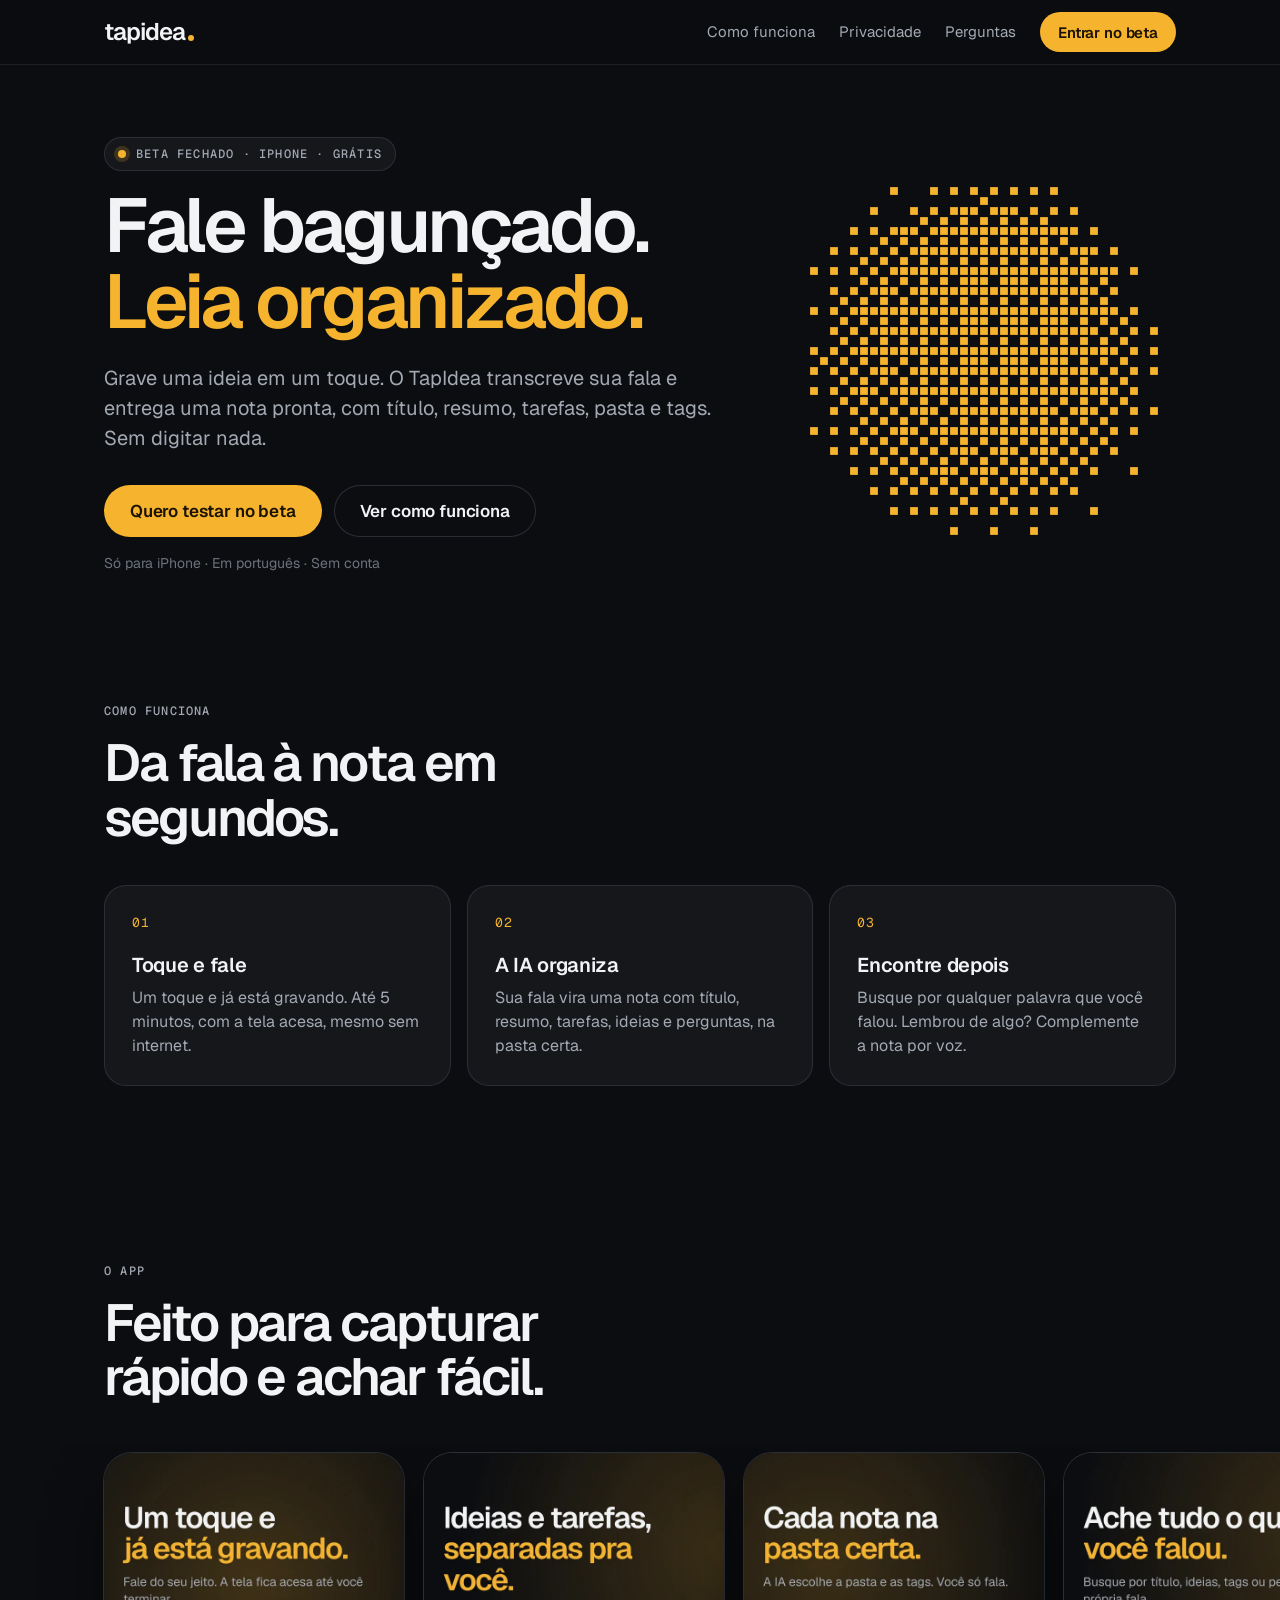
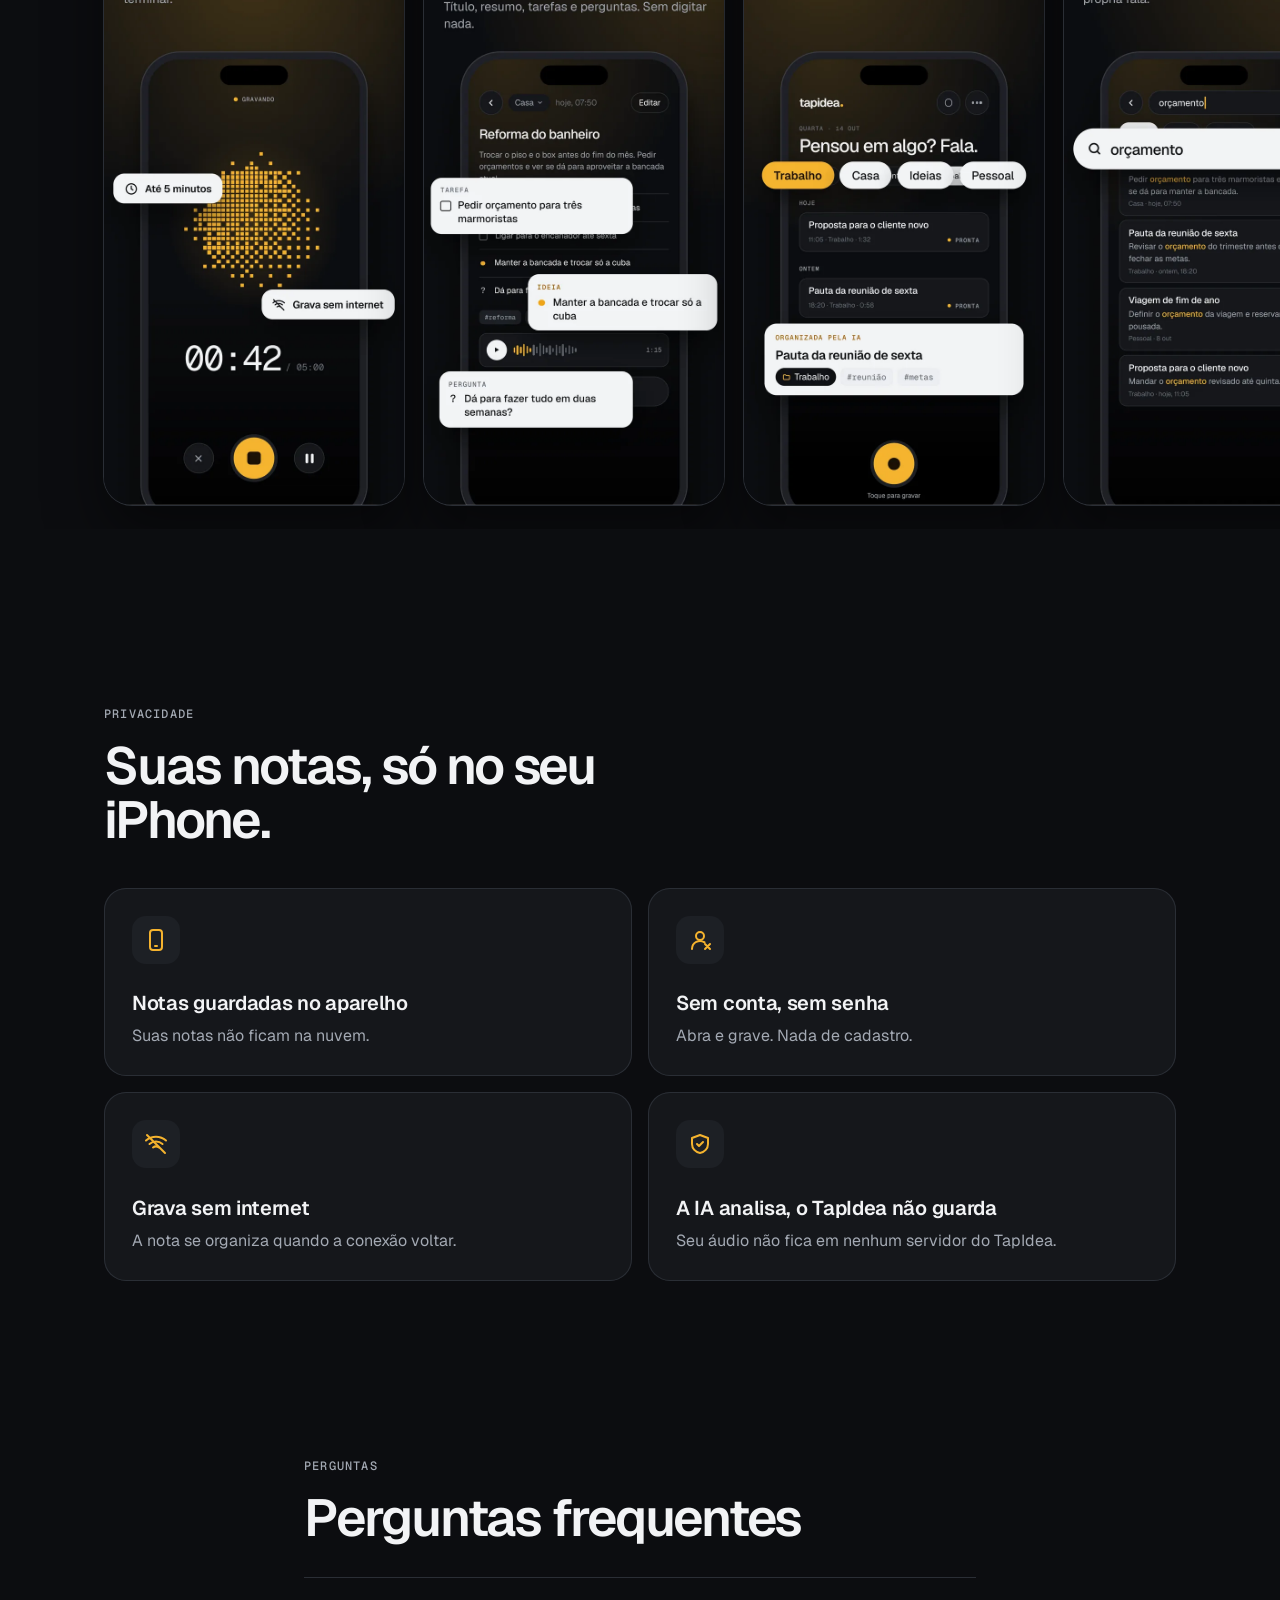
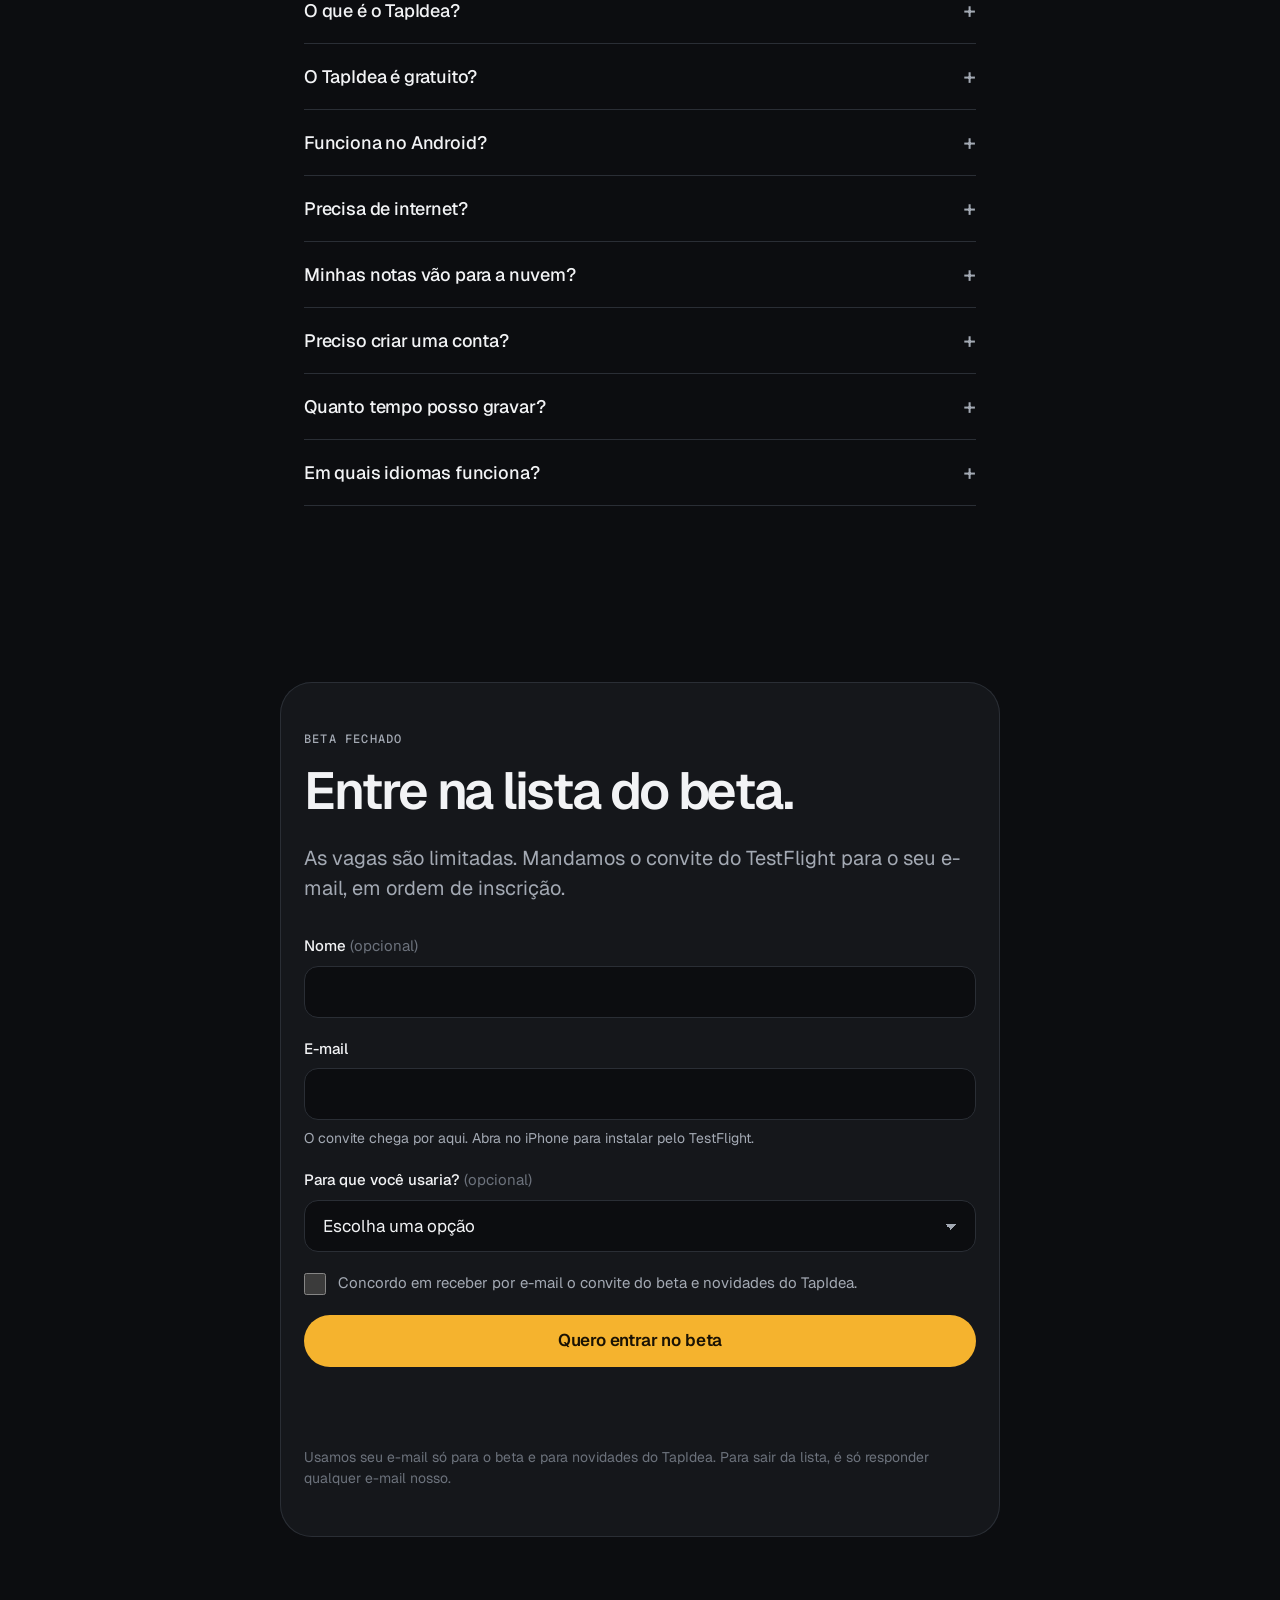
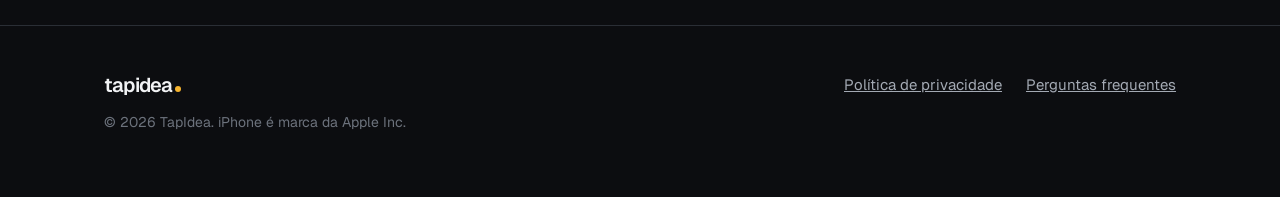
==== index.html @ 61ed4c5a "feat: landing page do TapIdea com lista do beta e SEO para IAs - Página única em HTML, CSS e JS puro" ====
<!doctype html>
<html lang="pt-BR">
<head>
<meta charset="utf-8">
<meta name="viewport" content="width=device-width, initial-scale=1, viewport-fit=cover">
<title>TapIdea — Fale bagunçado. Leia organizado. | Notas de voz com IA para iPhone</title>
<meta name="description" content="Grave uma ideia em um toque. O TapIdea transcreve sua fala e organiza em notas com título, resumo, tarefas, pastas e tags. App para iPhone, em português. Beta fechado e gratuito.">
<link rel="canonical" href="https://tapidea.vercel.app/">
<meta name="robots" content="index, follow, max-image-preview:large">
<meta name="theme-color" content="#0C0D10">
<meta name="color-scheme" content="dark">

<meta property="og:type" content="website">
<meta property="og:locale" content="pt_BR">
<meta property="og:site_name" content="TapIdea">
<meta property="og:url" content="https://tapidea.vercel.app/">
<meta property="og:title" content="TapIdea — Fale bagunçado. Leia organizado.">
<meta property="og:description" content="Grave uma ideia em um toque. A IA transforma sua fala em notas organizadas, com tarefas, pastas e tags. Para iPhone.">
<meta property="og:image" content="https://tapidea.vercel.app/og.png">
<meta property="og:image:width" content="1200">
<meta property="og:image:height" content="630">
<meta property="og:image:alt" content="TapIdea: notas de voz organizadas por IA no iPhone">
<meta name="twitter:card" content="summary_large_image">
<meta name="twitter:title" content="TapIdea — Fale bagunçado. Leia organizado.">
<meta name="twitter:description" content="Grave uma ideia em um toque. A IA transforma sua fala em notas organizadas. Para iPhone.">
<meta name="twitter:image" content="https://tapidea.vercel.app/og.png">

<link rel="icon" href="/favicon-32.png" sizes="32x32" type="image/png">
<link rel="apple-touch-icon" href="/apple-touch-icon.png">
<link rel="alternate" type="text/plain" href="/llms.txt" title="Resumo do TapIdea para IAs">

<link rel="preconnect" href="https://fonts.googleapis.com">
<link rel="preconnect" href="https://fonts.gstatic.com" crossorigin>
<link rel="stylesheet" href="https://fonts.googleapis.com/css2?family=Geist:wght@400;500;600&family=Geist+Mono:wght@400;500&display=swap">
<link rel="stylesheet" href="/styles.css">
<script src="/main.js" defer></script>

<script type="application/ld+json">
{
  "@context": "https://schema.org",
  "@graph": [
    {
      "@type": "WebSite",
      "@id": "https://tapidea.vercel.app/#website",
      "url": "https://tapidea.vercel.app/",
      "name": "TapIdea",
      "inLanguage": "pt-BR"
    },
    {
      "@type": "MobileApplication",
      "@id": "https://tapidea.vercel.app/#app",
      "name": "TapIdea",
      "url": "https://tapidea.vercel.app/",
      "operatingSystem": "iOS",
      "applicationCategory": "ProductivityApplication",
      "inLanguage": "pt-BR",
      "image": "https://tapidea.vercel.app/assets/icon-512.png",
      "description": "App de notas de voz para iPhone. Você grava uma ideia em um toque e a IA transcreve e organiza em uma nota com título, resumo, tarefas, ideias, perguntas, pasta e tags. As notas ficam guardadas no próprio aparelho.",
      "featureList": [
        "Gravação em um toque, até 5 minutos, com a tela sempre acesa",
        "Transcrição e organização automáticas por IA",
        "Tarefas, ideias e perguntas separadas em cada nota",
        "Pasta e tags escolhidas pela IA",
        "Busca por título, ideias, tags e pela própria fala",
        "Complementar uma nota por voz",
        "Gravação sem internet; a nota se organiza quando a conexão voltar",
        "Sem conta e sem senha; notas guardadas no iPhone",
        "Tema claro e escuro"
      ],
      "screenshot": [
        "https://tapidea.vercel.app/assets/screens/02.webp",
        "https://tapidea.vercel.app/assets/screens/03.webp",
        "https://tapidea.vercel.app/assets/screens/04.webp",
        "https://tapidea.vercel.app/assets/screens/05.webp"
      ],
      "offers": {
        "@type": "Offer",
        "price": "0",
        "priceCurrency": "BRL",
        "description": "Gratuito durante o beta fechado."
      }
    },
    {
      "@type": "FAQPage",
      "@id": "https://tapidea.vercel.app/#faq",
      "mainEntity": [
        {
          "@type": "Question",
          "name": "O que é o TapIdea?",
          "acceptedAnswer": { "@type": "Answer", "text": "É um app de notas de voz para iPhone. Você toca, fala sua ideia do jeito que vier, e a IA transcreve e organiza em uma nota com título, resumo, tarefas, ideias, perguntas, pasta e tags." }
        },
        {
          "@type": "Question",
          "name": "O TapIdea é gratuito?",
          "acceptedAnswer": { "@type": "Answer", "text": "Sim, durante o beta fechado. Depois do beta haverá uma assinatura, e quem participar do beta será avisado antes de qualquer cobrança." }
        },
        {
          "@type": "Question",
          "name": "Funciona no Android?",
          "acceptedAnswer": { "@type": "Answer", "text": "Não. O TapIdea é feito só para iPhone." }
        },
        {
          "@type": "Question",
          "name": "Precisa de internet?",
          "acceptedAnswer": { "@type": "Answer", "text": "Para gravar, não. A transcrição e a organização usam a internet: a gravação fica na fila e vira nota assim que a conexão voltar." }
        },
        {
          "@type": "Question",
          "name": "Minhas notas vão para a nuvem?",
          "acceptedAnswer": { "@type": "Answer", "text": "Não. As notas ficam guardadas no seu iPhone. Para transcrever e organizar, o áudio é enviado a um serviço de IA, que pode mantê-lo por até 30 dias para prevenir abuso; o TapIdea não guarda seu áudio em servidor." }
        },
        {
          "@type": "Question",
          "name": "Preciso criar uma conta?",
          "acceptedAnswer": { "@type": "Answer", "text": "Não. Você abre o app e já pode gravar, sem cadastro e sem senha." }
        },
        {
          "@type": "Question",
          "name": "Quanto tempo posso gravar?",
          "acceptedAnswer": { "@type": "Answer", "text": "Até 5 minutos por gravação. Depois, dá para complementar a mesma nota por voz." }
        },
        {
          "@type": "Question",
          "name": "Em quais idiomas funciona?",
          "acceptedAnswer": { "@type": "Answer", "text": "Por enquanto, em português. Inglês e espanhol estão nos planos." }
        }
      ]
    }
  ]
}
</script>
</head>
<body>
<a class="skip" href="#conteudo">Pular para o conteúdo</a>

<header class="top">
  <div class="wrap top-row">
    <a class="wordmark" href="/" aria-label="TapIdea, início">tapidea<span class="dot" aria-hidden="true"></span></a>
    <nav aria-label="Principal" class="nav">
      <a href="#como-funciona">Como funciona</a>
      <a href="#privacidade">Privacidade</a>
      <a href="#perguntas">Perguntas</a>
      <a class="btn btn-small" href="#lista">Entrar no beta</a>
    </nav>
  </div>
</header>

<main id="conteudo">
  <section class="hero" aria-labelledby="hero-title">
    <div class="wrap hero-grid">
      <div class="hero-copy">
        <p class="eyebrow"><span class="live" aria-hidden="true"></span>Beta fechado · iPhone · grátis</p>
        <h1 id="hero-title">Fale bagunçado.<br><span class="accent">Leia organizado.</span></h1>
        <p class="lead">Grave uma ideia em um toque. O TapIdea transcreve sua fala e entrega uma nota pronta, com título, resumo, tarefas, pasta e tags. Sem digitar nada.</p>
        <div class="cta-row">
          <a class="btn" href="#lista">Quero testar no beta</a>
          <a class="btn btn-ghost" href="#como-funciona">Ver como funciona</a>
        </div>
        <p class="fine">Só para iPhone · Em português · Sem conta</p>
      </div>
      <div class="hero-orb">
        <canvas id="orb" width="420" height="420" role="img" aria-label="O Orb do TapIdea: uma esfera pontilhada em âmbar que reage à voz"></canvas>
      </div>
    </div>
  </section>

  <section id="como-funciona" class="section" aria-labelledby="como-title">
    <div class="wrap">
      <p class="label">Como funciona</p>
      <h2 id="como-title">Da fala à nota em segundos.</h2>
      <ol class="steps">
        <li>
          <span class="step-n">01</span>
          <h3>Toque e fale</h3>
          <p>Um toque e já está gravando. Até 5 minutos, com a tela acesa, mesmo sem internet.</p>
        </li>
        <li>
          <span class="step-n">02</span>
          <h3>A IA organiza</h3>
          <p>Sua fala vira uma nota com título, resumo, tarefas, ideias e perguntas, na pasta certa.</p>
        </li>
        <li>
          <span class="step-n">03</span>
          <h3>Encontre depois</h3>
          <p>Busque por qualquer palavra que você falou. Lembrou de algo? Complemente a nota por voz.</p>
        </li>
      </ol>
    </div>
  </section>

  <section class="section gallery-section" aria-labelledby="telas-title">
    <div class="wrap">
      <p class="label">O app</p>
      <h2 id="telas-title">Feito para capturar rápido e achar fácil.</h2>
    </div>
    <div class="gallery" tabindex="0" aria-label="Telas do TapIdea, role para o lado">
      <figure>
        <img src="/assets/screens/02.webp" width="660" height="1434" loading="lazy" decoding="async" alt="Tela de gravação: um toque e já está gravando, até 5 minutos, grava sem internet.">
      </figure>
      <figure>
        <img src="/assets/screens/03.webp" width="660" height="1434" loading="lazy" decoding="async" alt="Nota pronta com resumo e itens separados em tarefa, ideia e pergunta.">
      </figure>
      <figure>
        <img src="/assets/screens/04.webp" width="660" height="1434" loading="lazy" decoding="async" alt="Notas filtradas pela pasta Trabalho; a IA escolhe a pasta e as tags de cada nota.">
      </figure>
      <figure>
        <img src="/assets/screens/05.webp" width="660" height="1434" loading="lazy" decoding="async" alt="Busca pela palavra orçamento, com o termo destacado nos resultados.">
      </figure>
    </div>
  </section>

  <section id="privacidade" class="section" aria-labelledby="priv-title">
    <div class="wrap">
      <p class="label">Privacidade</p>
      <h2 id="priv-title">Suas notas, só no seu iPhone.</h2>
      <ul class="cards">
        <li class="card">
          <svg aria-hidden="true" viewBox="0 0 24 24"><rect x="6" y="2" width="12" height="20" rx="3"/><path d="M11 18h2"/></svg>
          <h3>Notas guardadas no aparelho</h3>
          <p>Suas notas não ficam na nuvem.</p>
        </li>
        <li class="card">
          <svg aria-hidden="true" viewBox="0 0 24 24"><circle cx="12" cy="8" r="4"/><path d="M4 21a8 8 0 0 1 12.5-6.6"/><path d="M17 16l5 5M22 16l-5 5"/></svg>
          <h3>Sem conta, sem senha</h3>
          <p>Abra e grave. Nada de cadastro.</p>
        </li>
        <li class="card">
          <svg aria-hidden="true" viewBox="0 0 24 24"><path d="M2 8.5a15 15 0 0 1 20 0"/><path d="M5.5 12a10 10 0 0 1 13 0"/><path d="M9 15.5a5 5 0 0 1 6 0"/><path d="M3 3l18 18"/></svg>
          <h3>Grava sem internet</h3>
          <p>A nota se organiza quando a conexão voltar.</p>
        </li>
        <li class="card">
          <svg aria-hidden="true" viewBox="0 0 24 24"><path d="M12 3l8 3v6c0 4.5-3.4 8.3-8 9-4.6-.7-8-4.5-8-9V6z"/><path d="M9 12l2 2 4-4"/></svg>
          <h3>A IA analisa, o TapIdea não guarda</h3>
          <p>Seu áudio não fica em nenhum servidor do TapIdea.</p>
        </li>
      </ul>
    </div>
  </section>

  <section id="perguntas" class="section" aria-labelledby="faq-title">
    <div class="wrap narrow">
      <p class="label">Perguntas</p>
      <h2 id="faq-title">Perguntas frequentes</h2>
      <div class="faq">
        <details>
          <summary>O que é o TapIdea?</summary>
          <p>É um app de notas de voz para iPhone. Você toca, fala sua ideia do jeito que vier, e a IA transcreve e organiza em uma nota com título, resumo, tarefas, ideias, perguntas, pasta e tags.</p>
        </details>
        <details>
          <summary>O TapIdea é gratuito?</summary>
          <p>Sim, durante o beta fechado. Depois do beta haverá uma assinatura, e quem participar do beta será avisado antes de qualquer cobrança.</p>
        </details>
        <details>
          <summary>Funciona no Android?</summary>
          <p>Não. O TapIdea é feito só para iPhone.</p>
        </details>
        <details>
          <summary>Precisa de internet?</summary>
          <p>Para gravar, não. A transcrição e a organização usam a internet: a gravação fica na fila e vira nota assim que a conexão voltar.</p>
        </details>
        <details>
          <summary>Minhas notas vão para a nuvem?</summary>
          <p>Não. As notas ficam guardadas no seu iPhone. Para transcrever e organizar, o áudio é enviado a um serviço de IA, que pode mantê-lo por até 30 dias para prevenir abuso; o TapIdea não guarda seu áudio em servidor. Detalhes na <a href="https://hudsonmenezes.notion.site/Pol-tica-de-Privacidade-do-TapIdea-3efa1ca7badf808b9ceef6d560281f1a" rel="noopener">política de privacidade</a>.</p>
        </details>
        <details>
          <summary>Preciso criar uma conta?</summary>
          <p>Não. Você abre o app e já pode gravar, sem cadastro e sem senha.</p>
        </details>
        <details>
          <summary>Quanto tempo posso gravar?</summary>
          <p>Até 5 minutos por gravação. Depois, dá para complementar a mesma nota por voz.</p>
        </details>
        <details>
          <summary>Em quais idiomas funciona?</summary>
          <p>Por enquanto, em português. Inglês e espanhol estão nos planos.</p>
        </details>
      </div>
    </div>
  </section>

  <section id="lista" class="section join" aria-labelledby="lista-title">
    <div class="wrap narrow">
      <p class="label">Beta fechado</p>
      <h2 id="lista-title">Entre na lista do beta.</h2>
      <p class="lead">As vagas são limitadas. Mandamos o convite do TestFlight para o seu e-mail, em ordem de inscrição.</p>

      <form id="waitlist" class="form" novalidate>
        <div class="field">
          <label for="f-nome">Nome <span class="opt">(opcional)</span></label>
          <input id="f-nome" name="nome" type="text" autocomplete="given-name" maxlength="80">
        </div>
        <div class="field">
          <label for="f-email">E-mail</label>
          <input id="f-email" name="email" type="email" autocomplete="email" inputmode="email" required maxlength="120" aria-describedby="f-email-hint">
          <p id="f-email-hint" class="hint">O convite chega por aqui. Abra no iPhone para instalar pelo TestFlight.</p>
        </div>
        <div class="field">
          <label for="f-uso">Para que você usaria? <span class="opt">(opcional)</span></label>
          <select id="f-uso" name="uso">
            <option value="">Escolha uma opção</option>
            <option>Trabalho</option>
            <option>Estudos</option>
            <option>Ideias e projetos pessoais</option>
            <option>Casa e rotina</option>
            <option>Outro</option>
          </select>
        </div>
        <div class="field trap" aria-hidden="true">
          <label for="f-empresa">Empresa</label>
          <input id="f-empresa" name="empresa" type="text" tabindex="-1" autocomplete="off">
        </div>
        <div class="check">
          <input id="f-ok" name="consentimento" type="checkbox" required>
          <label for="f-ok">Concordo em receber por e-mail o convite do beta e novidades do TapIdea.</label>
        </div>
        <button class="btn btn-full" type="submit">Quero entrar no beta</button>
        <p id="form-status" class="status" role="status" aria-live="polite"></p>
        <p class="fine">Usamos seu e-mail só para o beta e para novidades do TapIdea. Para sair da lista, é só responder qualquer e-mail nosso.</p>
      </form>
    </div>
  </section>
</main>

<footer class="foot">
  <div class="wrap foot-row">
    <a class="wordmark small" href="/" aria-label="TapIdea, início">tapidea<span class="dot" aria-hidden="true"></span></a>
    <nav aria-label="Rodapé" class="foot-nav">
      <a href="https://hudsonmenezes.notion.site/Pol-tica-de-Privacidade-do-TapIdea-3efa1ca7badf808b9ceef6d560281f1a" rel="noopener">Política de privacidade</a>
      <a href="#perguntas">Perguntas frequentes</a>
    </nav>
    <p class="fine">© 2026 TapIdea. iPhone é marca da Apple Inc.</p>
  </div>
</footer>
</body>
</html>
---- styles.css ----
/* TapIdea — mesmos tokens do app (docs/DESIGN.md do repositório do app), tema escuro. */
:root {
  --bg: #0c0d10;
  --surface: #15171b;
  --surface2: #1d2025;
  --line: #2a2e35;
  --ink: #f2f3f5;
  --ink2: #a3a9b3;
  --ink3: #6c727c;
  --amber: #f5b32e;
  --on-amber: #1a1204;
  --danger: #ff6b5e;
  --ok: #7bd88f;
  --radius: 14px;
  --radius-lg: 22px;
  --wrap: 1120px;
  --sans: 'Geist', system-ui, -apple-system, 'Segoe UI', sans-serif;
  --mono: 'Geist Mono', ui-monospace, 'SF Mono', Menlo, monospace;
}

*,
*::before,
*::after {
  box-sizing: border-box;
}

html {
  scroll-behavior: smooth;
  -webkit-text-size-adjust: 100%;
}

body {
  margin: 0;
  background: var(--bg);
  color: var(--ink);
  font-family: var(--sans);
  font-size: 17px;
  line-height: 1.5;
  -webkit-font-smoothing: antialiased;
  /* Aura: o mesmo brilho âmbar difuso do fundo do app. */
  background-image: radial-gradient(1200px 700px at 15% -10%, rgba(245, 179, 46, 0.14), transparent 70%);
  background-repeat: no-repeat;
}

@media (prefers-reduced-motion: reduce) {
  html {
    scroll-behavior: auto;
  }
}

a {
  color: var(--amber);
}

img {
  max-width: 100%;
  height: auto;
  display: block;
}

h1,
h2,
h3 {
  margin: 0;
  font-weight: 600;
}

.wrap {
  width: 100%;
  max-width: var(--wrap);
  margin: 0 auto;
  padding: 0 24px;
}

.narrow {
  max-width: 720px;
}

.skip {
  position: absolute;
  left: 16px;
  top: -60px;
  padding: 10px 16px;
  border-radius: 999px;
  background: var(--ink);
  color: var(--bg);
  z-index: 10;
}

.skip:focus {
  top: 12px;
}

:focus-visible {
  outline: 2px solid var(--amber);
  outline-offset: 3px;
  border-radius: 6px;
}

/* Marca */
.wordmark {
  display: inline-flex;
  align-items: flex-end;
  gap: 3px;
  color: var(--ink);
  text-decoration: none;
  font-size: 24px;
  font-weight: 600;
  letter-spacing: -0.04em;
  line-height: 1;
}

.wordmark .dot {
  width: 6px;
  height: 6px;
  border-radius: 50%;
  background: var(--amber);
  margin-bottom: 3px;
}

.wordmark.small {
  font-size: 20px;
}

/* Topo */
.top {
  position: sticky;
  top: 0;
  z-index: 5;
  background: rgba(12, 13, 16, 0.78);
  backdrop-filter: saturate(140%) blur(14px);
  -webkit-backdrop-filter: saturate(140%) blur(14px);
  border-bottom: 1px solid rgba(42, 46, 53, 0.6);
}

.top-row {
  display: flex;
  align-items: center;
  justify-content: space-between;
  gap: 16px;
  min-height: 64px;
}

.nav {
  display: flex;
  align-items: center;
  gap: 24px;
}

.nav a:not(.btn) {
  color: var(--ink2);
  text-decoration: none;
  font-size: 15px;
}

.nav a:not(.btn):hover {
  color: var(--ink);
}

@media (max-width: 720px) {
  .nav a:not(.btn) {
    display: none;
  }
}

/* Botões */
.btn {
  display: inline-flex;
  align-items: center;
  justify-content: center;
  min-height: 52px;
  padding: 0 26px;
  border: 0;
  border-radius: 999px;
  background: var(--amber);
  color: var(--on-amber);
  font: 600 17px/1 var(--sans);
  letter-spacing: -0.01em;
  text-decoration: none;
  cursor: pointer;
  transition: transform 0.12s ease, filter 0.12s ease;
}

.btn:hover {
  filter: brightness(1.06);
}

.btn:active {
  transform: scale(0.98);
}

.btn[disabled] {
  opacity: 0.6;
  cursor: progress;
}

.btn-small {
  min-height: 40px;
  padding: 0 18px;
  font-size: 15px;
}

.btn-ghost {
  background: transparent;
  color: var(--ink);
  box-shadow: inset 0 0 0 1px var(--line);
}

.btn-ghost:hover {
  background: var(--surface);
  filter: none;
}

.btn-full {
  width: 100%;
}

/* Hero */
.hero {
  padding: 72px 0 40px;
}

.hero-grid {
  display: grid;
  grid-template-columns: minmax(0, 1.6fr) minmax(0, 1fr);
  align-items: center;
  gap: 48px;
}

.eyebrow,
.label {
  font-family: var(--mono);
  font-weight: 500;
  font-size: 12px;
  letter-spacing: 0.1em;
  text-transform: uppercase;
  color: var(--ink2);
  margin: 0 0 16px;
}

.eyebrow {
  display: inline-flex;
  align-items: center;
  gap: 10px;
  padding: 8px 14px;
  border-radius: 999px;
  background: var(--surface);
  box-shadow: inset 0 0 0 1px var(--line);
}

.live {
  width: 8px;
  height: 8px;
  border-radius: 50%;
  background: var(--amber);
  box-shadow: 0 0 0 4px rgba(245, 179, 46, 0.18);
}

h1 {
  font-size: clamp(42px, 6.4vw, 76px);
  line-height: 1;
  letter-spacing: -0.045em;
}

h2 {
  font-size: clamp(32px, 4.6vw, 52px);
  line-height: 1.05;
  letter-spacing: -0.04em;
  max-width: 16ch;
}

h3 {
  font-size: 20px;
  line-height: 1.25;
  letter-spacing: -0.015em;
}

.accent {
  color: var(--amber);
}

.lead {
  margin: 24px 0 0;
  max-width: 34em;
  font-size: clamp(17px, 1.6vw, 20px);
  line-height: 1.5;
  color: var(--ink2);
}

.cta-row {
  display: flex;
  flex-wrap: wrap;
  gap: 12px;
  margin-top: 32px;
}

.fine {
  margin: 16px 0 0;
  font-size: 14px;
  line-height: 1.5;
  color: var(--ink3);
}

.hero-orb {
  display: flex;
  justify-content: center;
}

#orb {
  width: min(420px, 80vw);
  height: auto;
  aspect-ratio: 1;
}

@media (max-width: 860px) {
  .hero {
    padding-top: 40px;
  }

  .hero-grid {
    grid-template-columns: minmax(0, 1fr);
    gap: 24px;
  }

  .hero-orb {
    order: -1;
  }

  #orb {
    width: min(260px, 64vw);
  }
}

/* Seções */
.section {
  padding: 88px 0;
}

@media (max-width: 720px) {
  .section {
    padding: 64px 0;
  }
}

.steps {
  list-style: none;
  margin: 40px 0 0;
  padding: 0;
  display: grid;
  grid-template-columns: repeat(3, minmax(0, 1fr));
  gap: 16px;
}

.steps li {
  padding: 28px;
  border-radius: var(--radius-lg);
  background: var(--surface);
  box-shadow: inset 0 0 0 1px var(--line);
}

.step-n {
  display: block;
  margin-bottom: 20px;
  font-family: var(--mono);
  font-size: 13px;
  letter-spacing: 0.08em;
  color: var(--amber);
}

.steps p,
.card p {
  margin: 8px 0 0;
  color: var(--ink2);
  font-size: 16px;
}

@media (max-width: 860px) {
  .steps {
    grid-template-columns: minmax(0, 1fr);
  }
}

/* Galeria de telas */
.gallery {
  display: flex;
  gap: 20px;
  margin-top: 40px;
  padding: 8px max(24px, calc((100vw - var(--wrap)) / 2 + 24px)) 24px;
  overflow-x: auto;
  scroll-snap-type: x mandatory;
  scrollbar-width: thin;
  scrollbar-color: var(--line) transparent;
}

.gallery figure {
  flex: 0 0 auto;
  width: clamp(220px, 26vw, 300px);
  margin: 0;
  scroll-snap-align: center;
}

.gallery img {
  width: 100%;
  border-radius: 28px;
  box-shadow: 0 0 0 1px var(--line), 0 30px 60px rgba(0, 0, 0, 0.45);
}

/* Privacidade */
.cards {
  list-style: none;
  margin: 40px 0 0;
  padding: 0;
  display: grid;
  grid-template-columns: repeat(2, minmax(0, 1fr));
  gap: 16px;
}

.card {
  padding: 28px;
  border-radius: var(--radius-lg);
  background: var(--surface);
  box-shadow: inset 0 0 0 1px var(--line);
}

.card svg {
  width: 48px;
  height: 48px;
  padding: 12px;
  margin-bottom: 20px;
  border-radius: var(--radius);
  background: var(--surface2);
  fill: none;
  stroke: var(--amber);
  stroke-width: 2;
  stroke-linecap: round;
  stroke-linejoin: round;
}

@media (max-width: 720px) {
  .cards {
    grid-template-columns: minmax(0, 1fr);
  }
}

/* Perguntas */
.faq {
  margin-top: 32px;
  border-top: 1px solid var(--line);
}

.faq details {
  border-bottom: 1px solid var(--line);
}

.faq summary {
  display: flex;
  align-items: center;
  justify-content: space-between;
  gap: 16px;
  min-height: 64px;
  padding: 16px 0;
  font-size: 18px;
  font-weight: 500;
  letter-spacing: -0.01em;
  cursor: pointer;
  list-style: none;
}

.faq summary::-webkit-details-marker {
  display: none;
}

.faq summary::after {
  content: '+';
  flex: none;
  font-family: var(--mono);
  font-size: 22px;
  color: var(--ink2);
}

.faq details[open] summary::after {
  content: '−';
}

.faq details p {
  margin: 0 0 20px;
  color: var(--ink2);
}

/* Lista de espera */
.join .wrap {
  padding-top: 48px;
  padding-bottom: 48px;
  border-radius: 32px;
  background: var(--surface);
  box-shadow: inset 0 0 0 1px var(--line);
}

@media (max-width: 720px) {
  .join .wrap {
    border-radius: 0;
    box-shadow: none;
  }
}

.form {
  display: flex;
  flex-direction: column;
  gap: 20px;
  margin-top: 32px;
}

.field {
  display: flex;
  flex-direction: column;
  gap: 8px;
}

.field label,
.check label {
  font-size: 15px;
  font-weight: 500;
}

.opt {
  color: var(--ink3);
  font-weight: 400;
}

.field input,
.field select {
  width: 100%;
  min-height: 52px;
  padding: 0 18px;
  border: 1px solid var(--line);
  border-radius: var(--radius);
  background: var(--bg);
  color: var(--ink);
  font: 400 17px var(--sans);
  appearance: none;
}

.field select {
  background-image: linear-gradient(45deg, transparent 50%, var(--ink2) 50%),
    linear-gradient(135deg, var(--ink2) 50%, transparent 50%);
  background-position: calc(100% - 24px) 23px, calc(100% - 18px) 23px;
  background-size: 6px 6px;
  background-repeat: no-repeat;
}

.field input:focus,
.field select:focus {
  border-color: var(--amber);
  outline: none;
  box-shadow: 0 0 0 3px rgba(245, 179, 46, 0.2);
}

.field input[aria-invalid='true'] {
  border-color: var(--danger);
}

.hint {
  margin: 0;
  font-size: 14px;
  color: var(--ink2);
}

.check {
  display: flex;
  align-items: flex-start;
  gap: 12px;
}

.check input {
  flex: none;
  width: 22px;
  height: 22px;
  margin: 1px 0 0;
  accent-color: var(--amber);
}

.check label {
  font-weight: 400;
  color: var(--ink2);
}

.trap {
  position: absolute;
  left: -9999px;
  width: 1px;
  height: 1px;
  overflow: hidden;
}

.status {
  margin: 0;
  min-height: 1.5em;
  font-size: 16px;
}

.status.ok {
  color: var(--ok);
}

.status.error {
  color: var(--danger);
}

/* Rodapé */
.foot {
  padding: 48px 0 64px;
  border-top: 1px solid var(--line);
}

.foot-row {
  display: flex;
  flex-wrap: wrap;
  align-items: center;
  justify-content: space-between;
  gap: 16px 32px;
}

.foot-nav {
  display: flex;
  flex-wrap: wrap;
  gap: 24px;
}

.foot-nav a {
  color: var(--ink2);
  font-size: 15px;
}

.foot .fine {
  margin: 0;
  flex-basis: 100%;
}
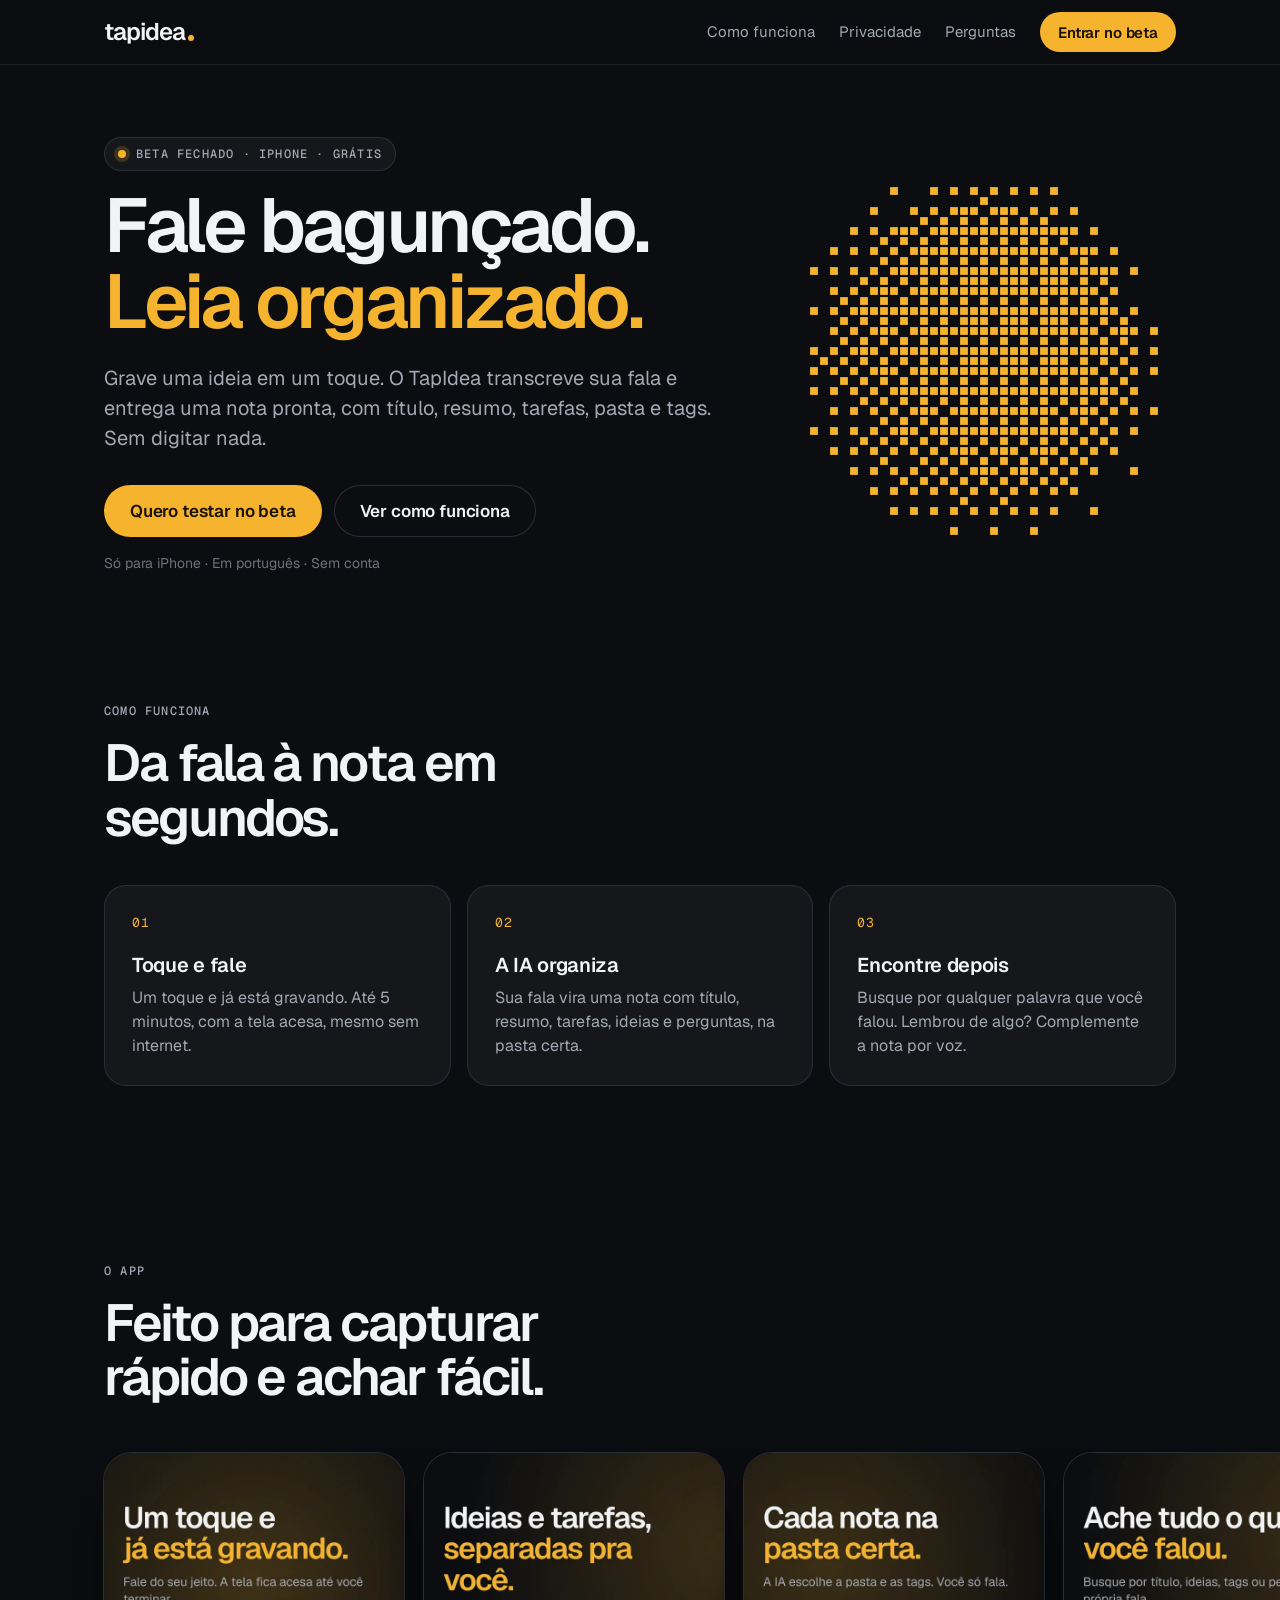
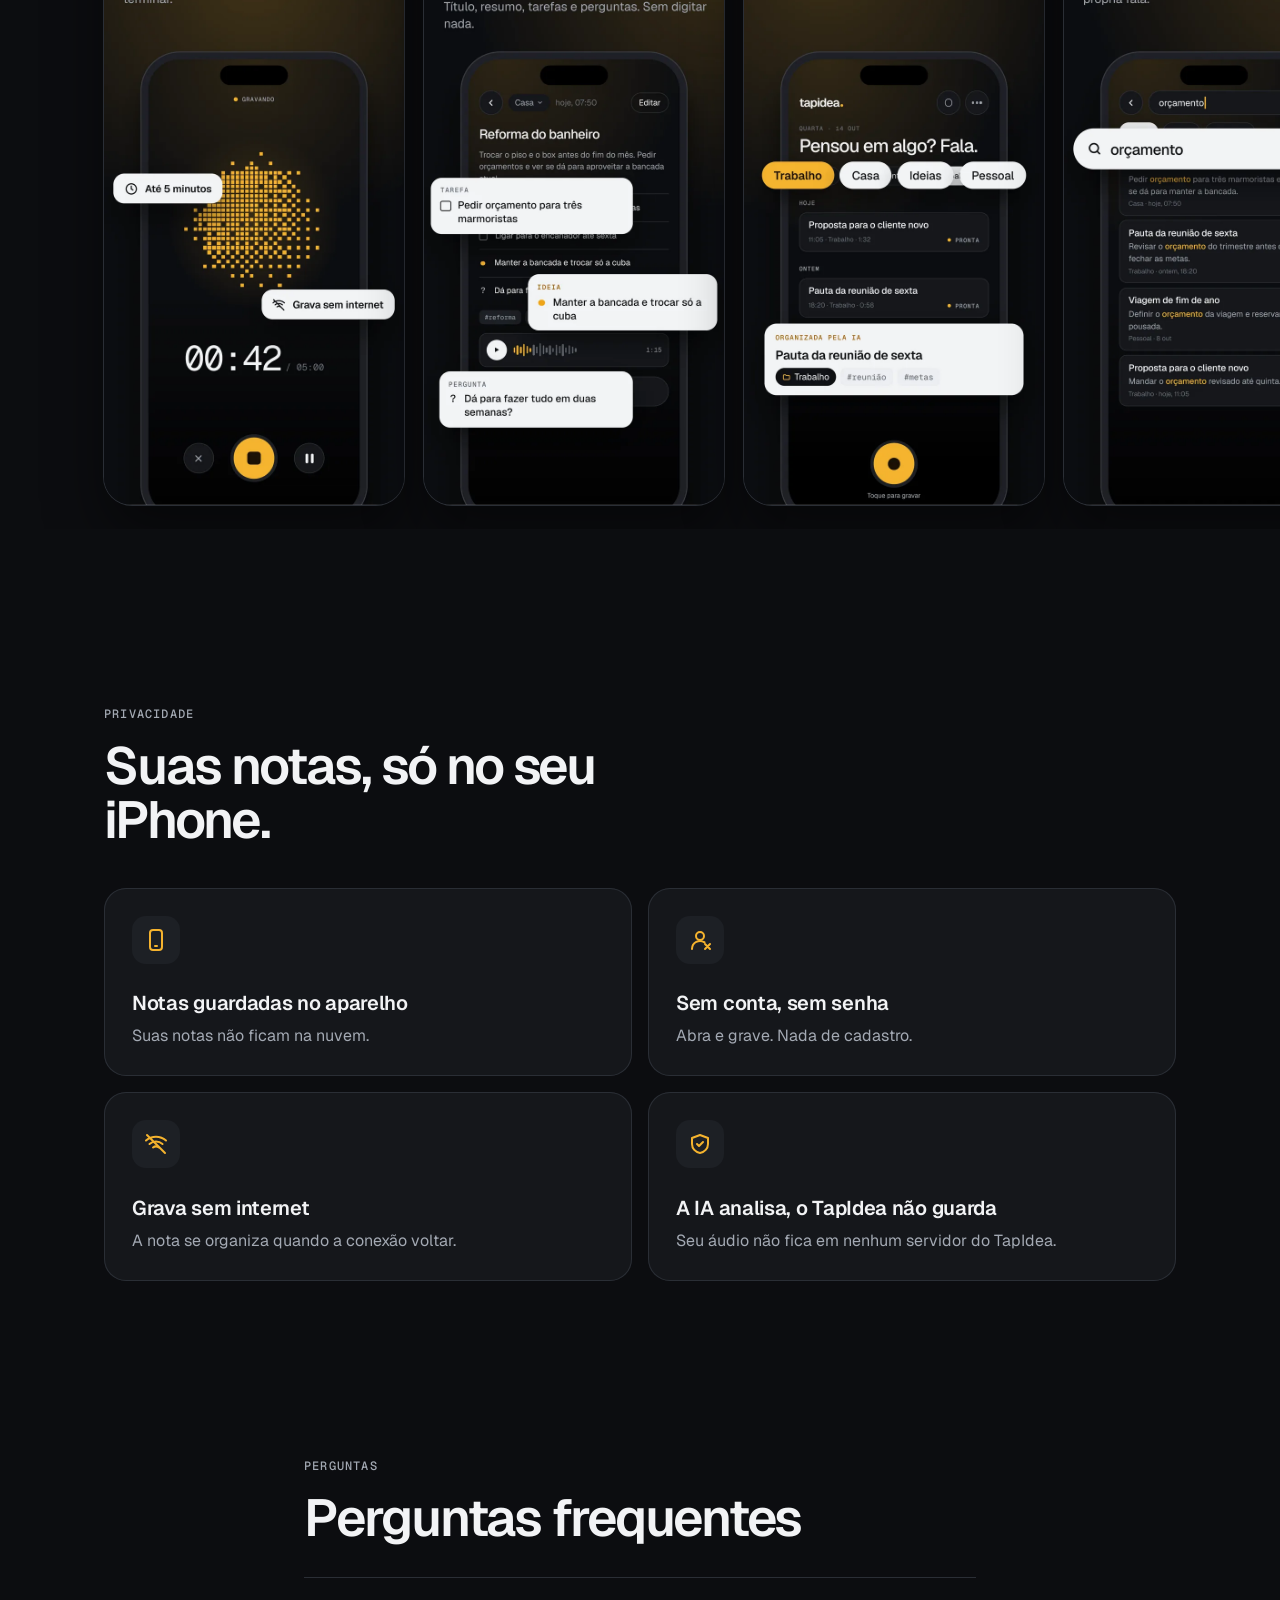
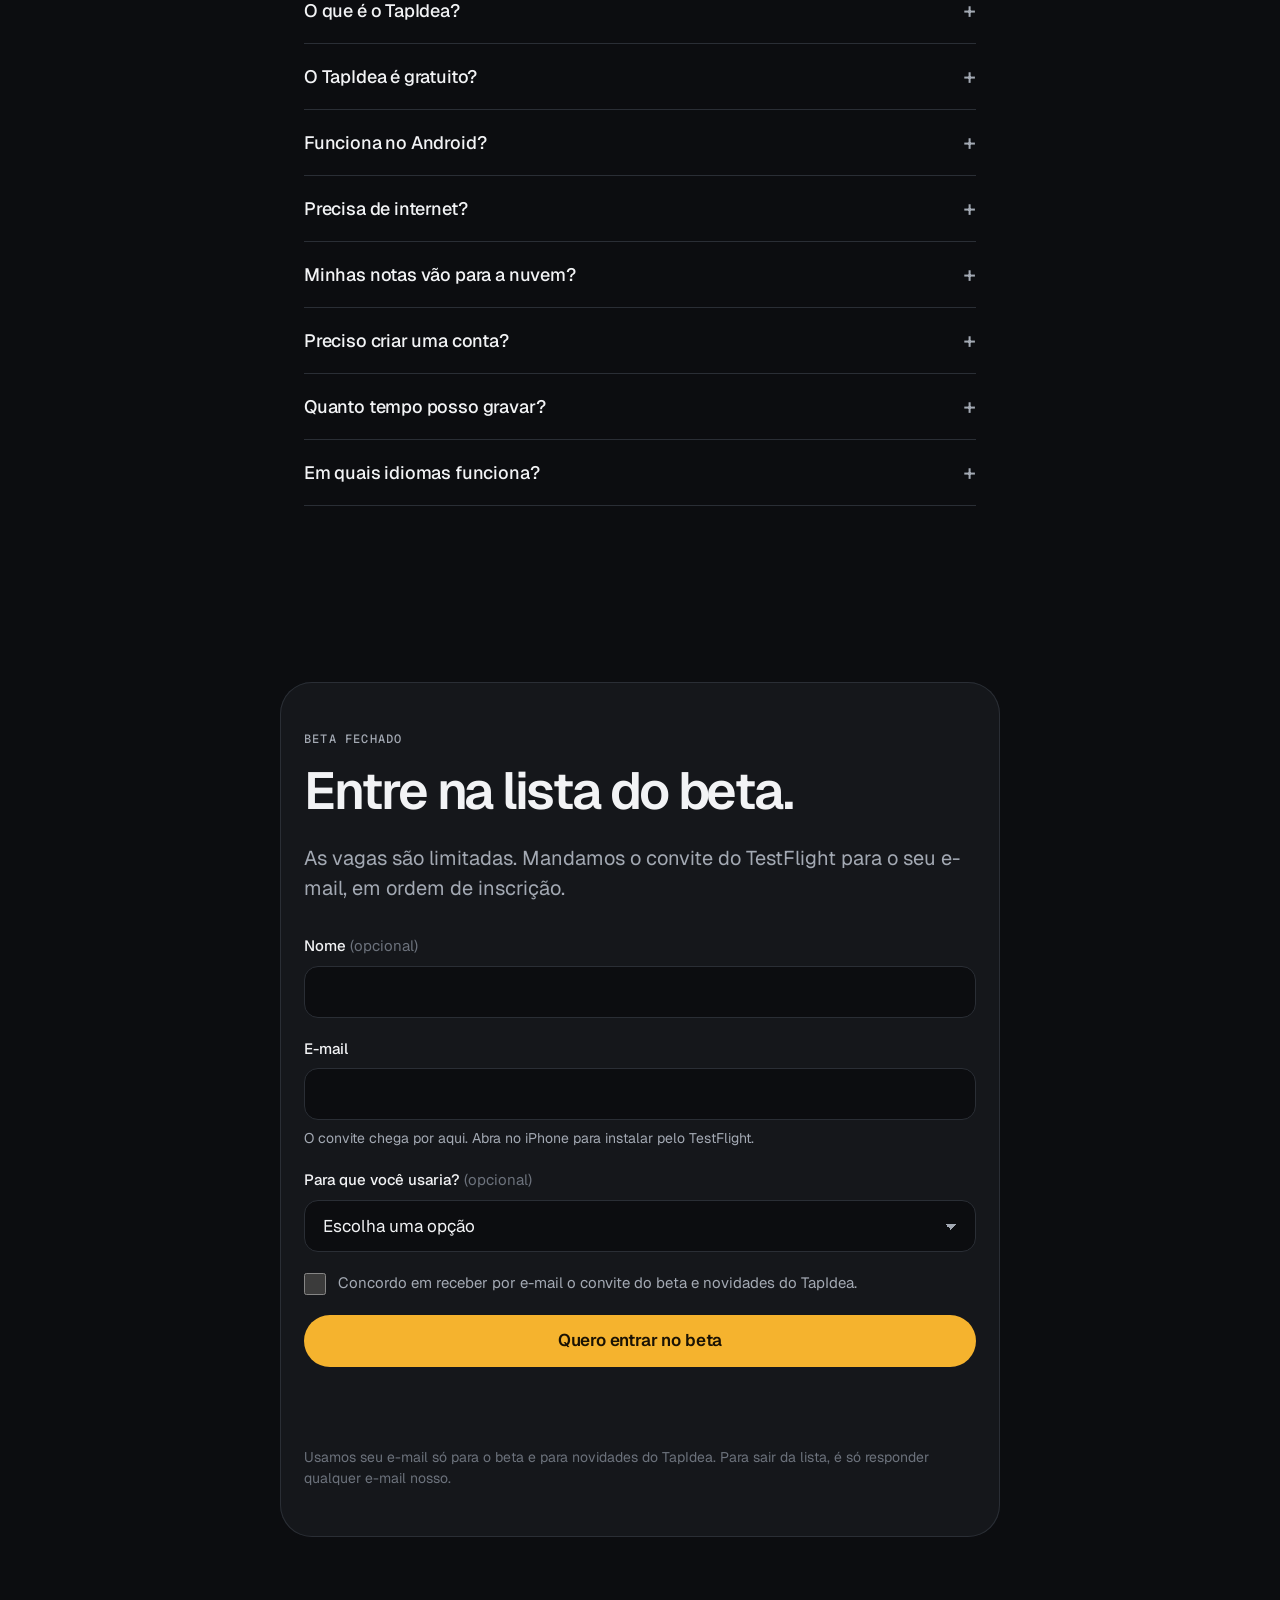
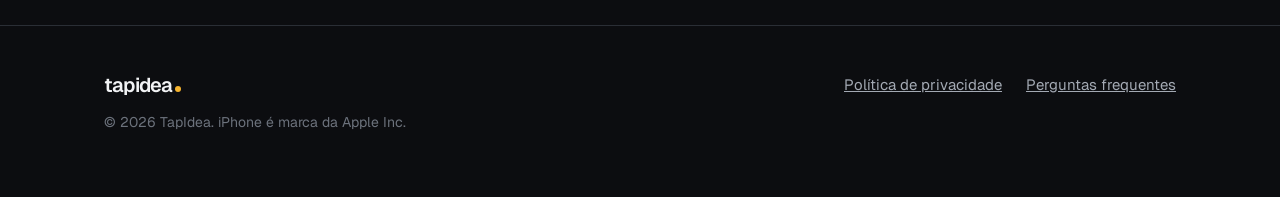
==== commit 9833a14e: "fix: endereço do site em tapidea-lista.vercel.app Canonical, Open Graph, JSON-LD, robots.txt, sitema" ====
--- a/index.html
+++ b/index.html
@@ -5,7 +5,7 @@
 <meta name="viewport" content="width=device-width, initial-scale=1, viewport-fit=cover">
 <title>TapIdea — Fale bagunçado. Leia organizado. | Notas de voz com IA para iPhone</title>
 <meta name="description" content="Grave uma ideia em um toque. O TapIdea transcreve sua fala e organiza em notas com título, resumo, tarefas, pastas e tags. App para iPhone, em português. Beta fechado e gratuito.">
-<link rel="canonical" href="https://tapidea.vercel.app/">
+<link rel="canonical" href="https://tapidea-lista.vercel.app/">
 <meta name="robots" content="index, follow, max-image-preview:large">
 <meta name="theme-color" content="#0C0D10">
 <meta name="color-scheme" content="dark">
@@ -13,17 +13,17 @@
 <meta property="og:type" content="website">
 <meta property="og:locale" content="pt_BR">
 <meta property="og:site_name" content="TapIdea">
-<meta property="og:url" content="https://tapidea.vercel.app/">
+<meta property="og:url" content="https://tapidea-lista.vercel.app/">
 <meta property="og:title" content="TapIdea — Fale bagunçado. Leia organizado.">
 <meta property="og:description" content="Grave uma ideia em um toque. A IA transforma sua fala em notas organizadas, com tarefas, pastas e tags. Para iPhone.">
-<meta property="og:image" content="https://tapidea.vercel.app/og.png">
+<meta property="og:image" content="https://tapidea-lista.vercel.app/og.png">
 <meta property="og:image:width" content="1200">
 <meta property="og:image:height" content="630">
 <meta property="og:image:alt" content="TapIdea: notas de voz organizadas por IA no iPhone">
 <meta name="twitter:card" content="summary_large_image">
 <meta name="twitter:title" content="TapIdea — Fale bagunçado. Leia organizado.">
 <meta name="twitter:description" content="Grave uma ideia em um toque. A IA transforma sua fala em notas organizadas. Para iPhone.">
-<meta name="twitter:image" content="https://tapidea.vercel.app/og.png">
+<meta name="twitter:image" content="https://tapidea-lista.vercel.app/og.png">
 
 <link rel="icon" href="/favicon-32.png" sizes="32x32" type="image/png">
 <link rel="apple-touch-icon" href="/apple-touch-icon.png">
@@ -41,20 +41,20 @@
   "@graph": [
     {
       "@type": "WebSite",
-      "@id": "https://tapidea.vercel.app/#website",
-      "url": "https://tapidea.vercel.app/",
+      "@id": "https://tapidea-lista.vercel.app/#website",
+      "url": "https://tapidea-lista.vercel.app/",
       "name": "TapIdea",
       "inLanguage": "pt-BR"
     },
     {
       "@type": "MobileApplication",
-      "@id": "https://tapidea.vercel.app/#app",
+      "@id": "https://tapidea-lista.vercel.app/#app",
       "name": "TapIdea",
-      "url": "https://tapidea.vercel.app/",
+      "url": "https://tapidea-lista.vercel.app/",
       "operatingSystem": "iOS",
       "applicationCategory": "ProductivityApplication",
       "inLanguage": "pt-BR",
-      "image": "https://tapidea.vercel.app/assets/icon-512.png",
+      "image": "https://tapidea-lista.vercel.app/assets/icon-512.png",
       "description": "App de notas de voz para iPhone. Você grava uma ideia em um toque e a IA transcreve e organiza em uma nota com título, resumo, tarefas, ideias, perguntas, pasta e tags. As notas ficam guardadas no próprio aparelho.",
       "featureList": [
         "Gravação em um toque, até 5 minutos, com a tela sempre acesa",
@@ -68,10 +68,10 @@
         "Tema claro e escuro"
       ],
       "screenshot": [
-        "https://tapidea.vercel.app/assets/screens/02.webp",
-        "https://tapidea.vercel.app/assets/screens/03.webp",
-        "https://tapidea.vercel.app/assets/screens/04.webp",
-        "https://tapidea.vercel.app/assets/screens/05.webp"
+        "https://tapidea-lista.vercel.app/assets/screens/02.webp",
+        "https://tapidea-lista.vercel.app/assets/screens/03.webp",
+        "https://tapidea-lista.vercel.app/assets/screens/04.webp",
+        "https://tapidea-lista.vercel.app/assets/screens/05.webp"
       ],
       "offers": {
         "@type": "Offer",
@@ -82,7 +82,7 @@
     },
     {
       "@type": "FAQPage",
-      "@id": "https://tapidea.vercel.app/#faq",
+      "@id": "https://tapidea-lista.vercel.app/#faq",
       "mainEntity": [
         {
           "@type": "Question",
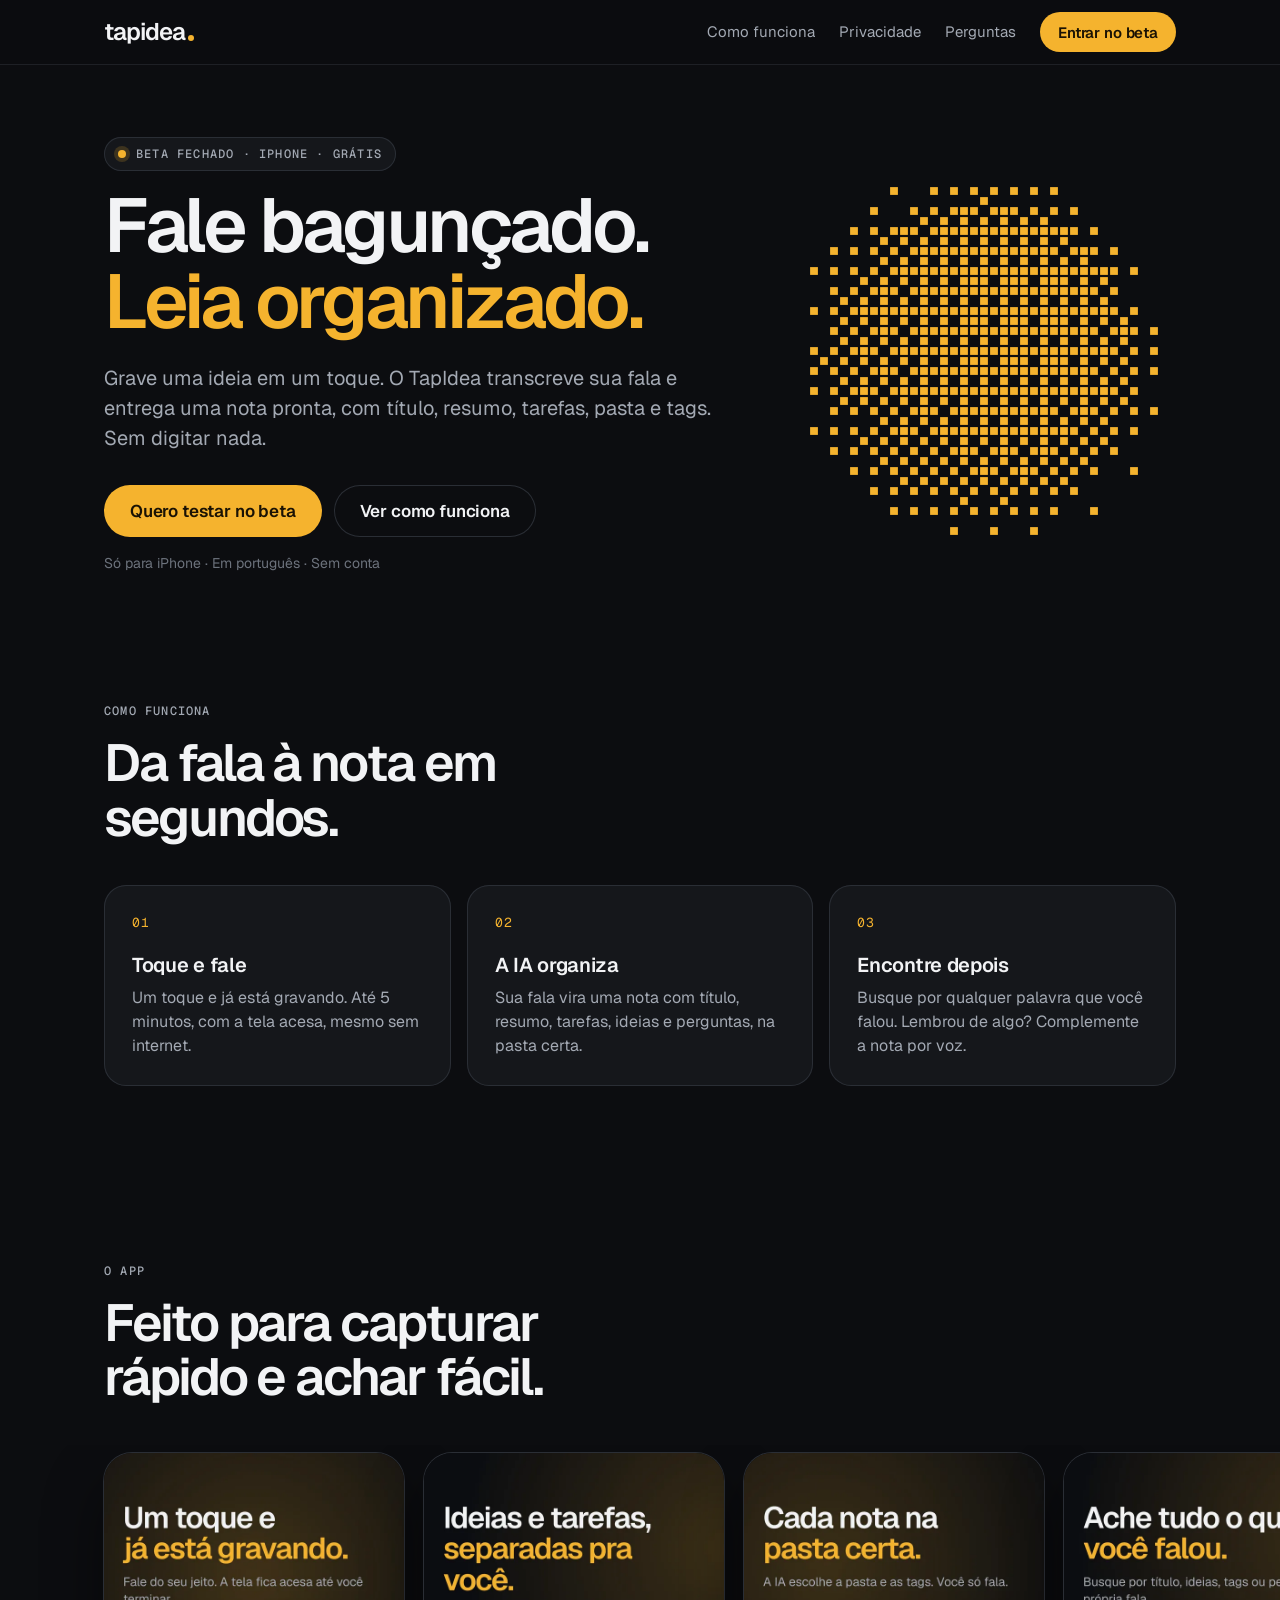
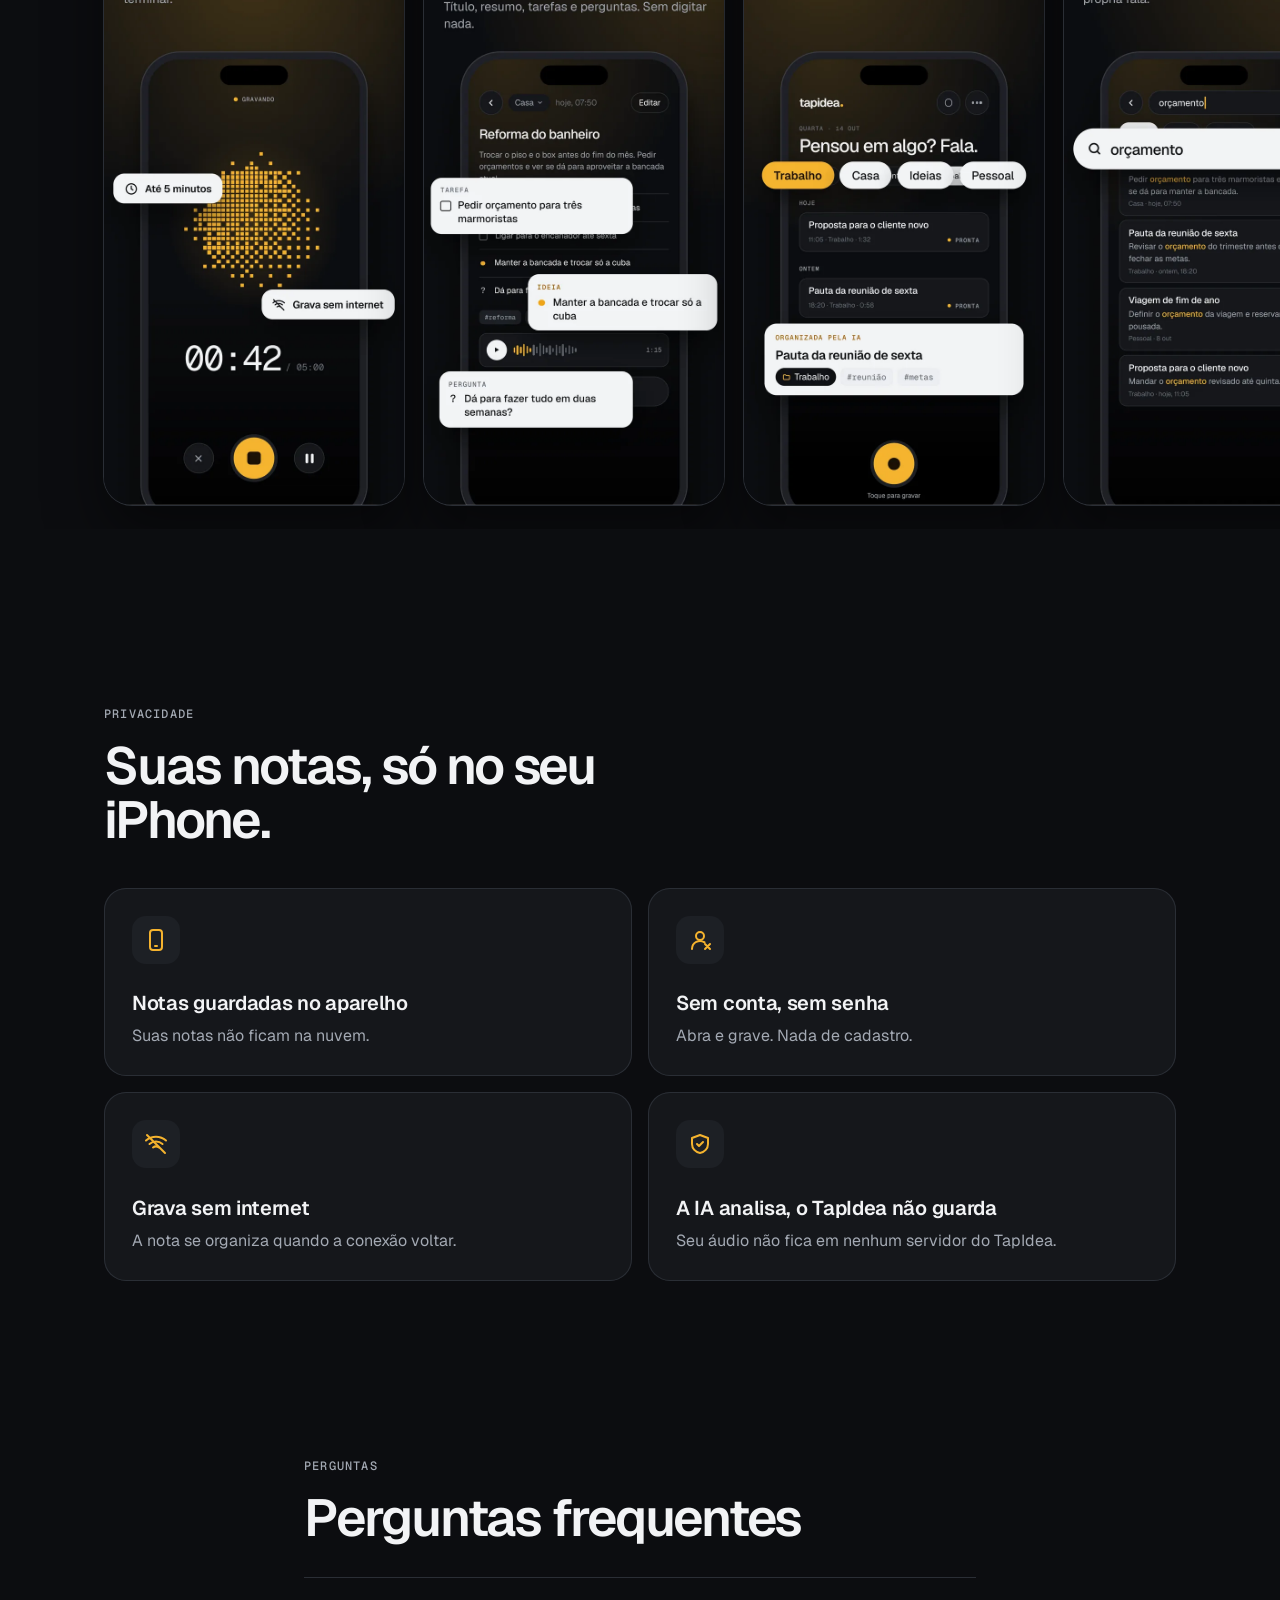
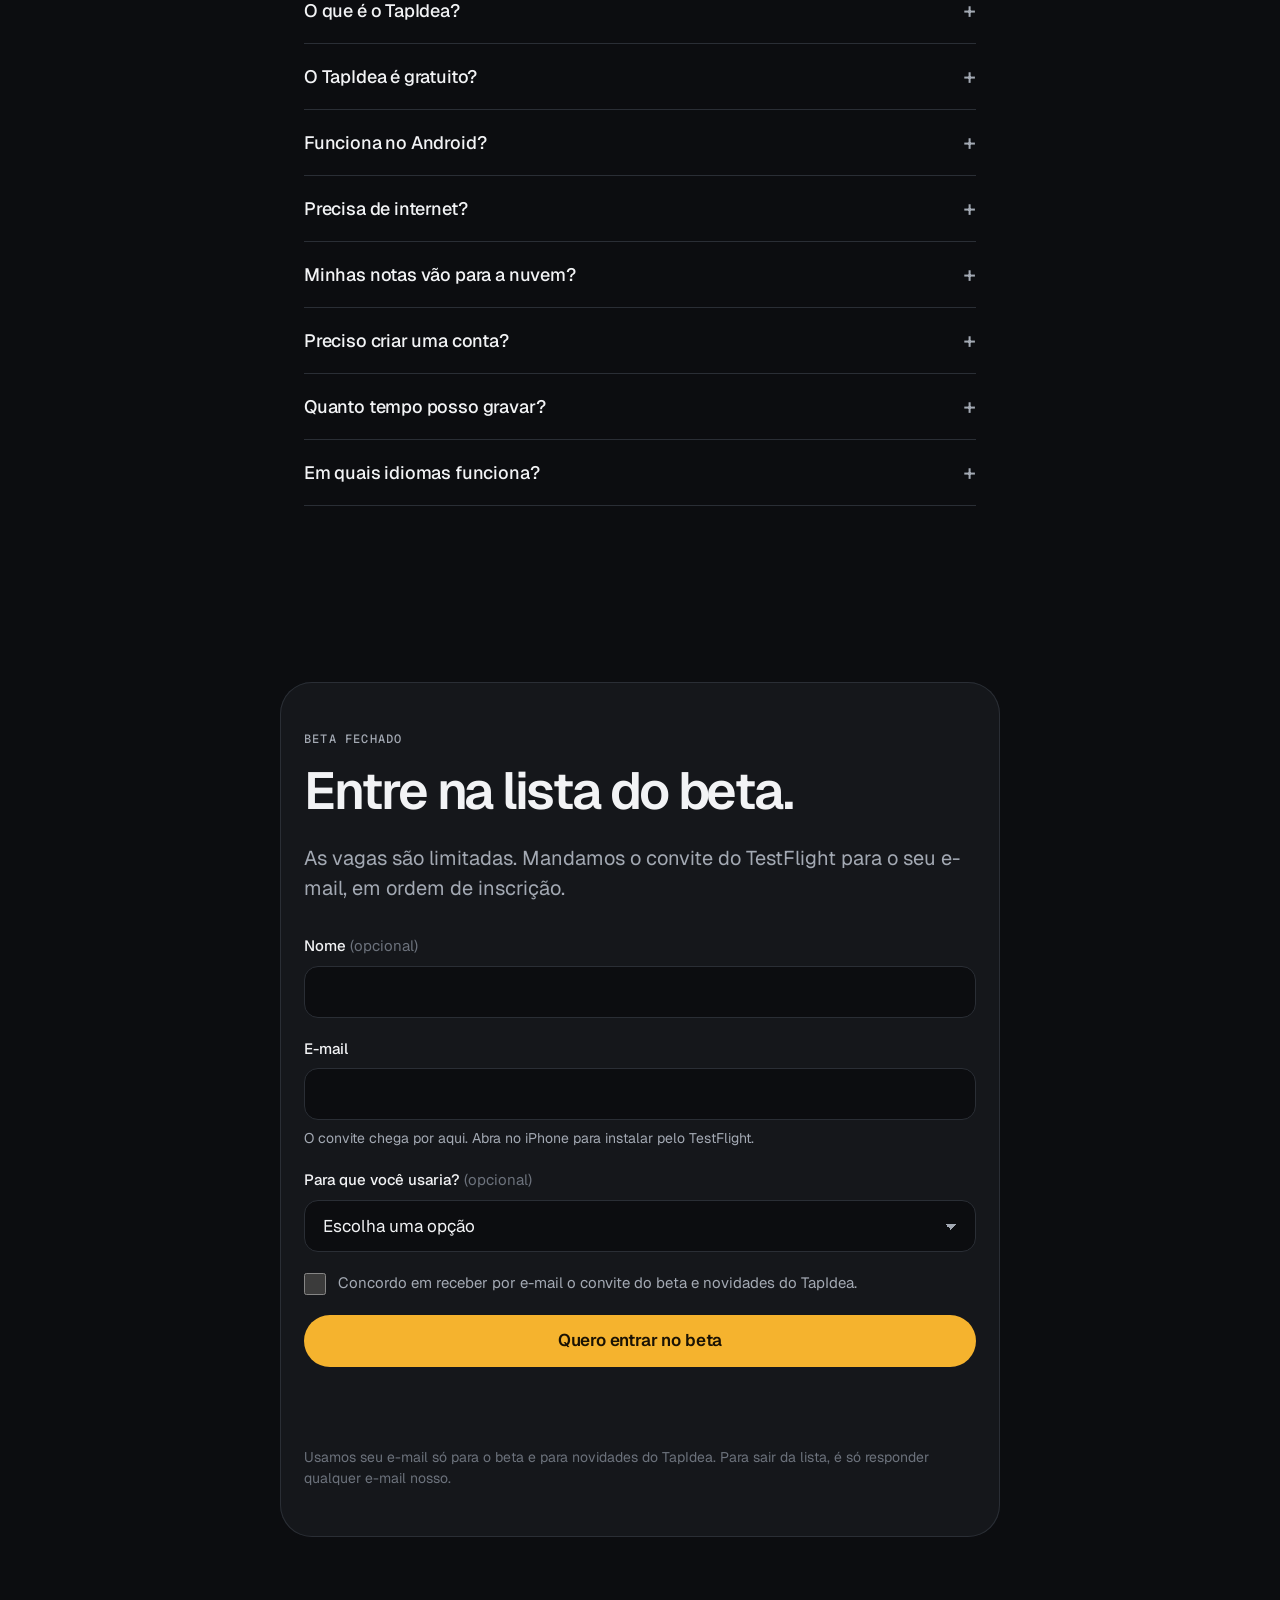
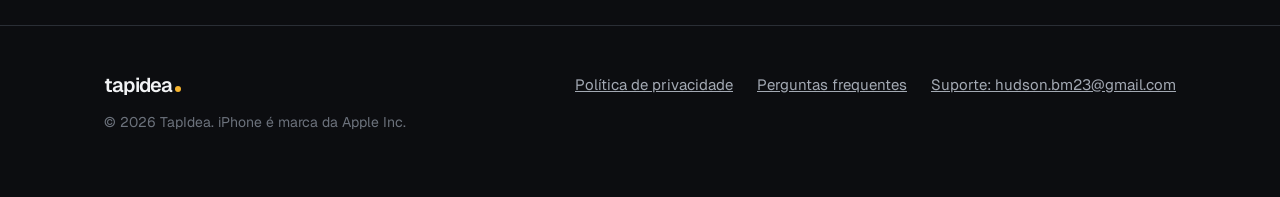
==== commit 95ea3a37: "feat: contato de suporte no rodapé e no llms.txt A Apple exige um meio de contato na URL de suporte " ====
--- a/index.html
+++ b/index.html
@@ -328,6 +328,7 @@
     <nav aria-label="Rodapé" class="foot-nav">
       <a href="https://hudsonmenezes.notion.site/Pol-tica-de-Privacidade-do-TapIdea-3efa1ca7badf808b9ceef6d560281f1a" rel="noopener">Política de privacidade</a>
       <a href="#perguntas">Perguntas frequentes</a>
+      <a href="mailto:hudson.bm23@gmail.com?subject=TapIdea%20-%20Suporte">Suporte: hudson.bm23@gmail.com</a>
     </nav>
     <p class="fine">© 2026 TapIdea. iPhone é marca da Apple Inc.</p>
   </div>
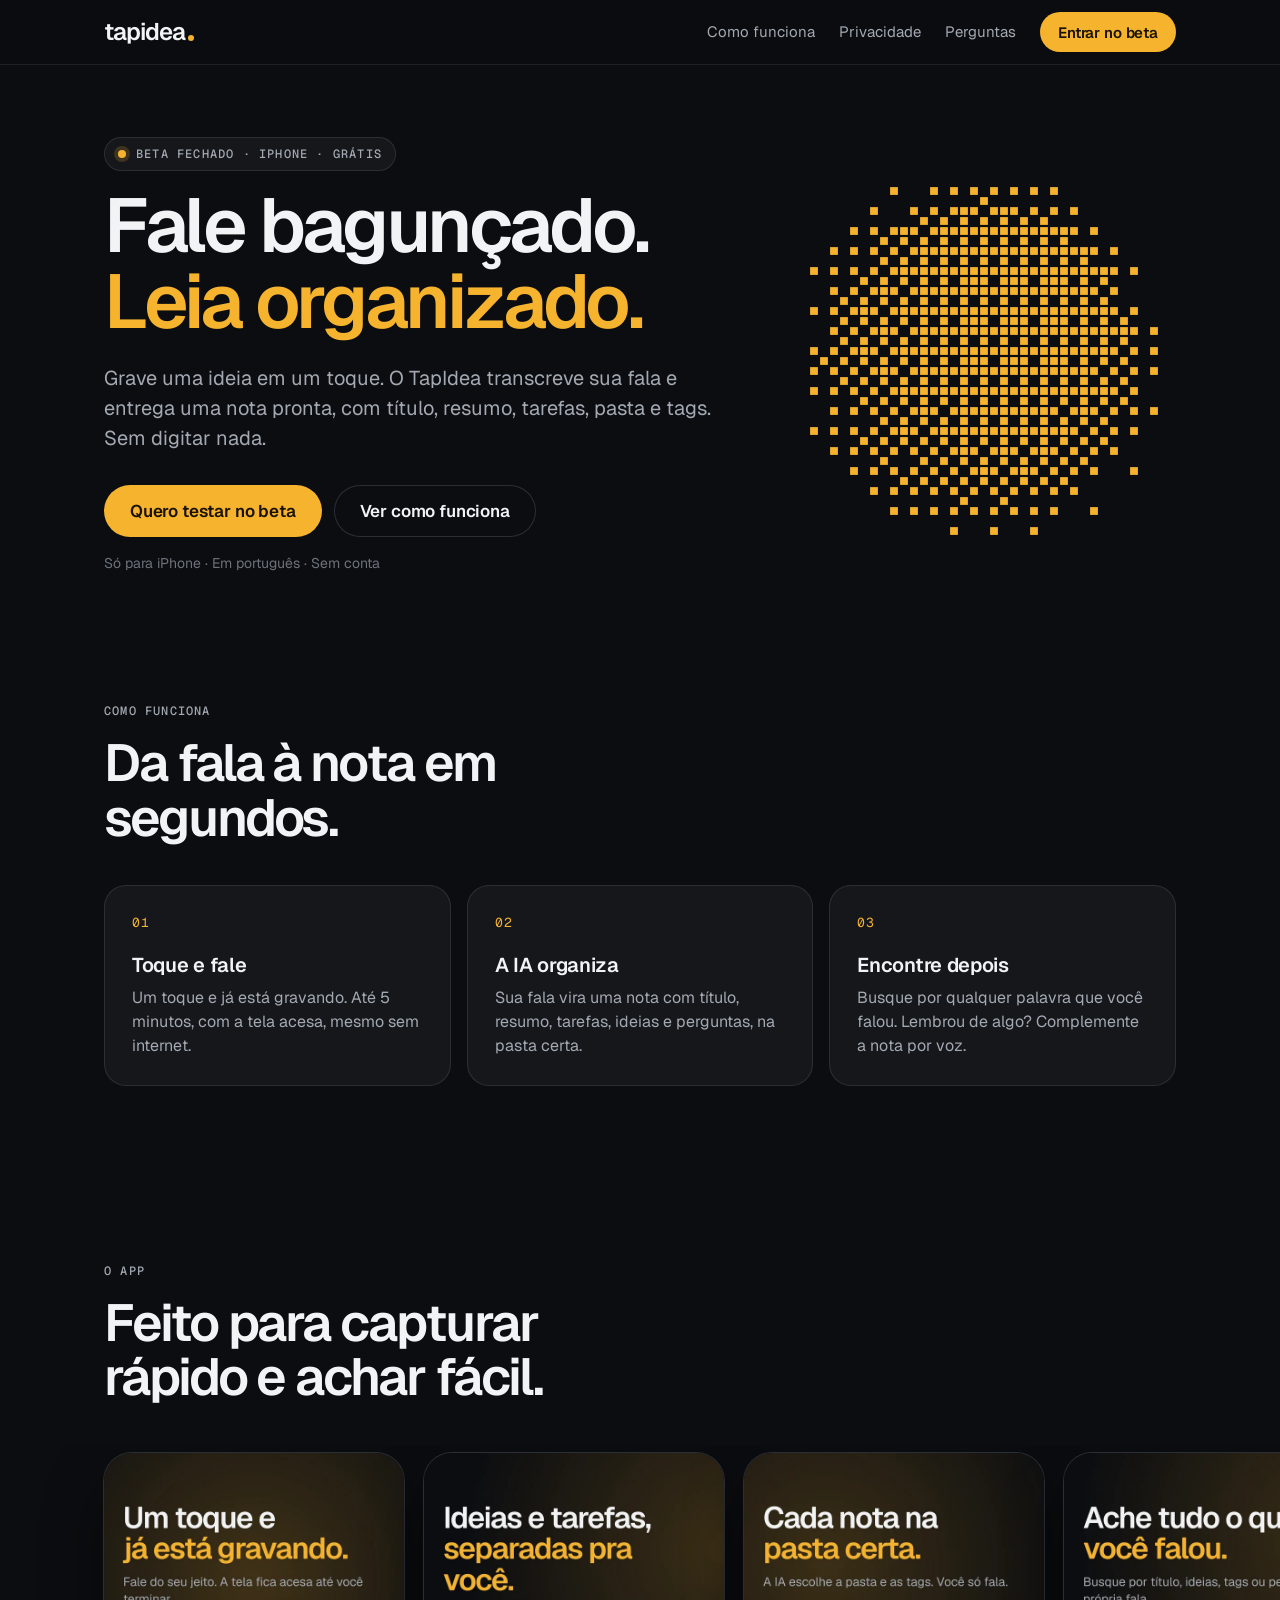
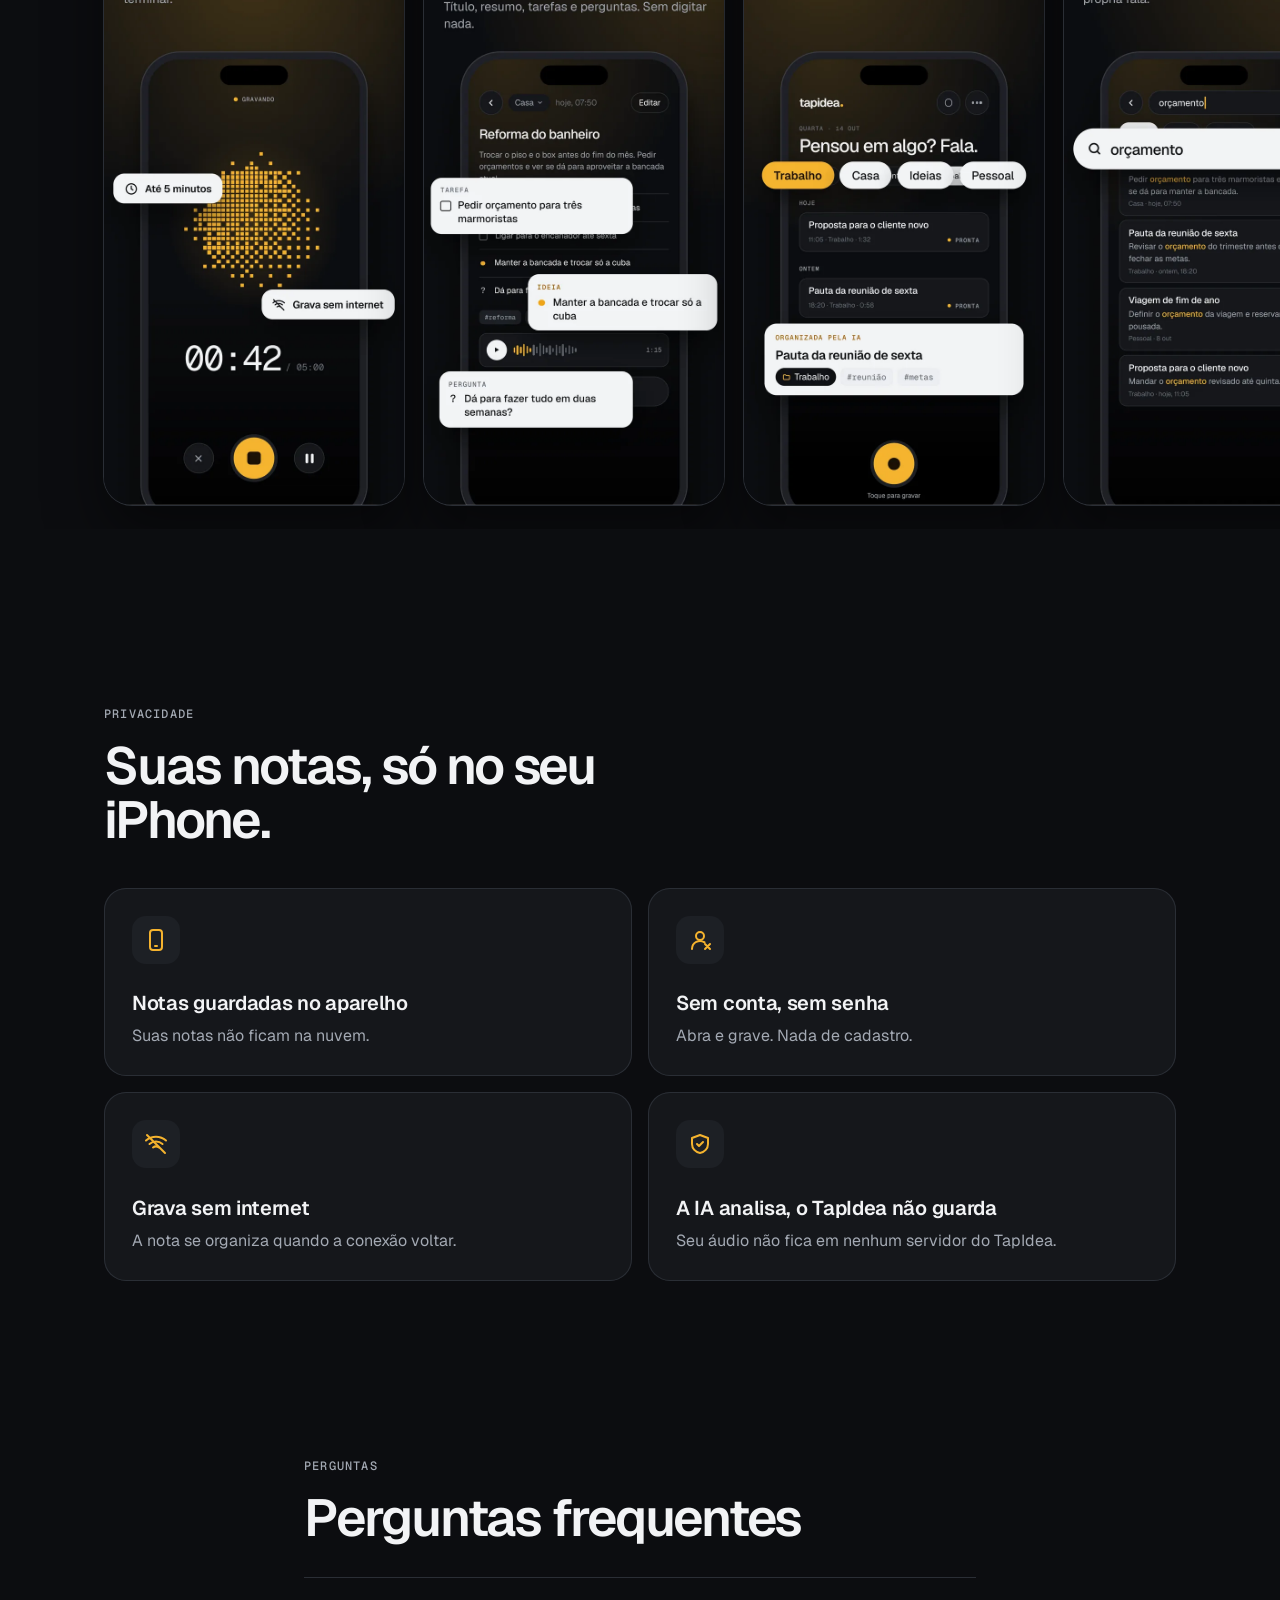
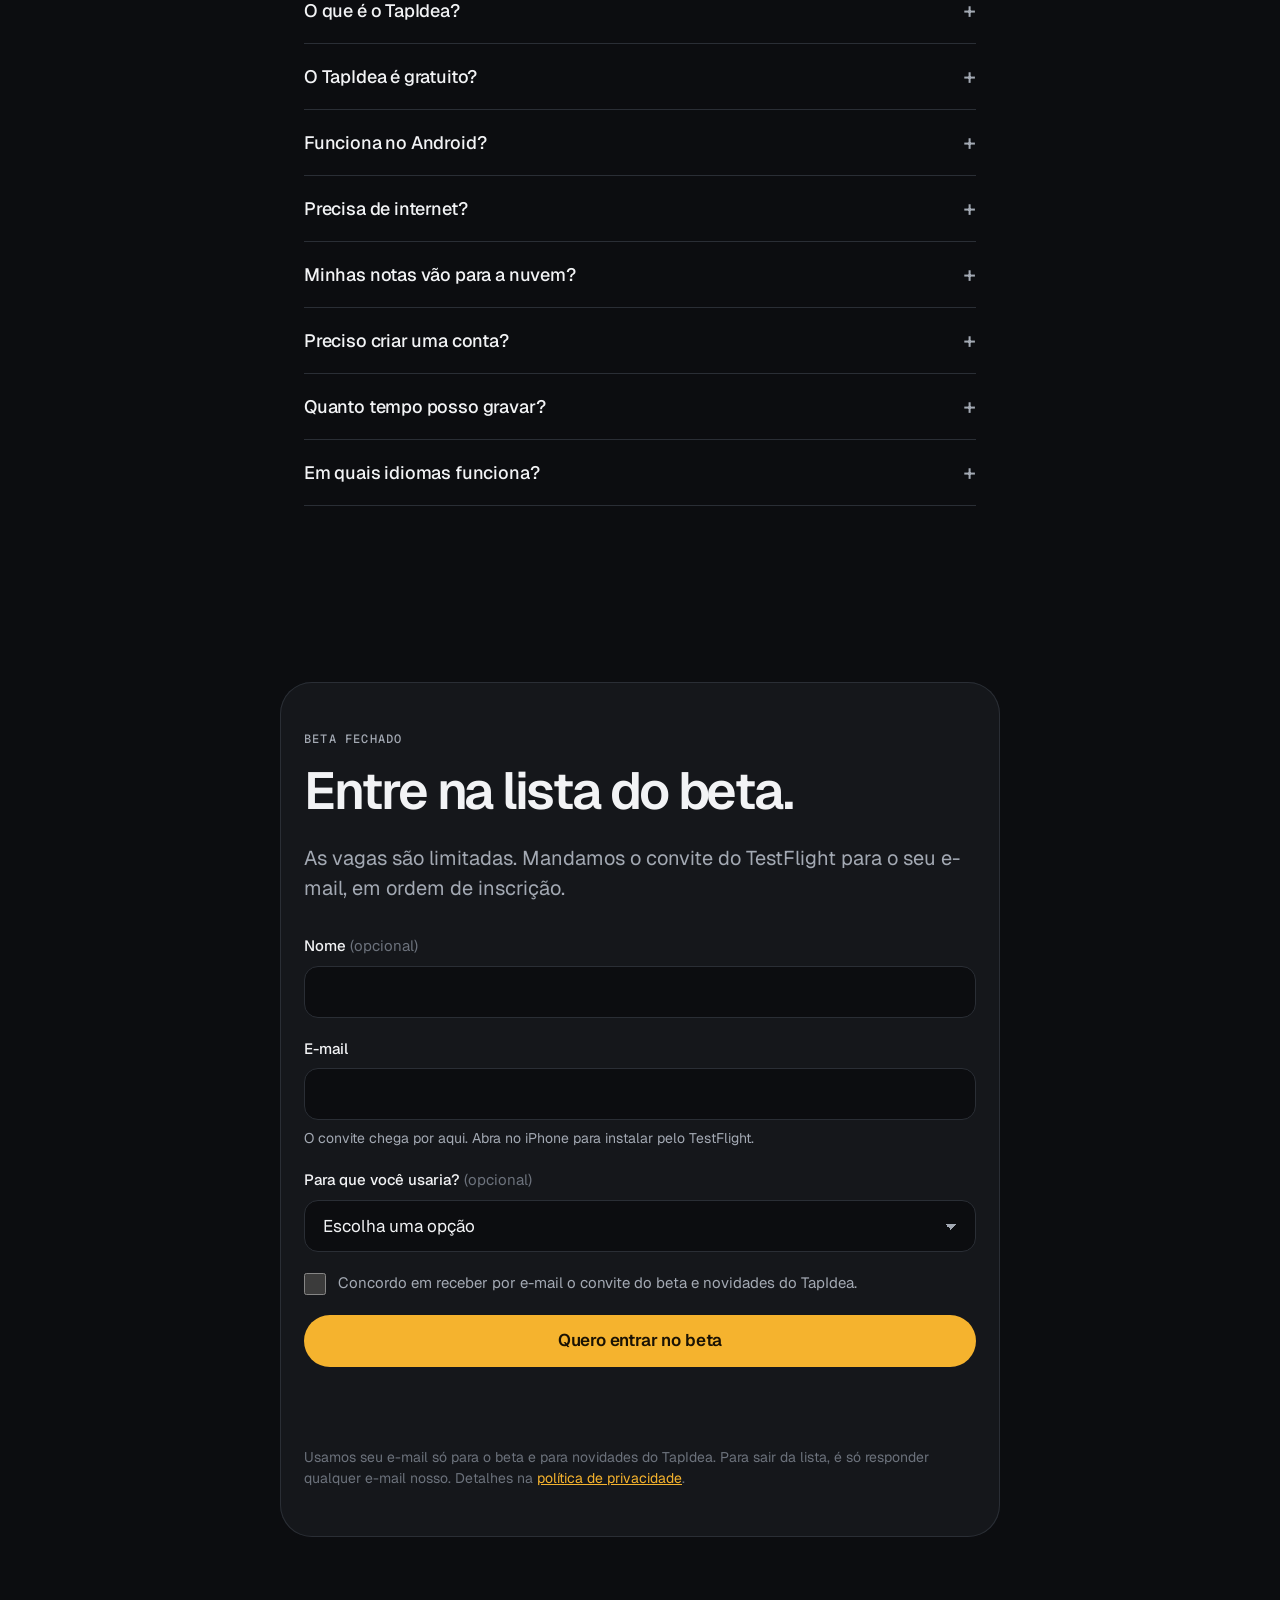
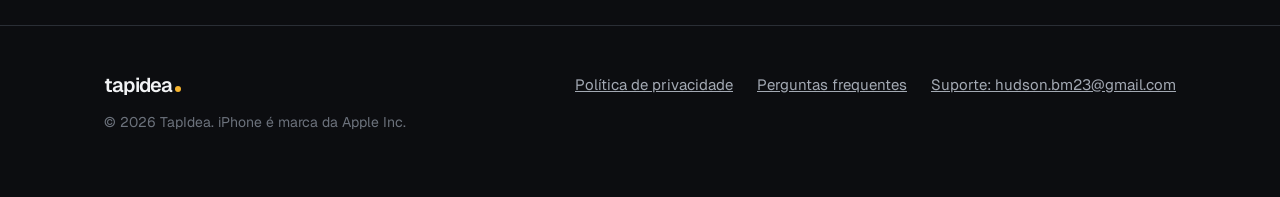
==== commit b58c4336: "feat: página da política de privacidade Gerada de docs/privacy-policy.md do app. Links da landing pa" ====
--- a/index.html
+++ b/index.html
@@ -261,7 +261,7 @@
         </details>
         <details>
           <summary>Minhas notas vão para a nuvem?</summary>
-          <p>Não. As notas ficam guardadas no seu iPhone. Para transcrever e organizar, o áudio é enviado a um serviço de IA, que pode mantê-lo por até 30 dias para prevenir abuso; o TapIdea não guarda seu áudio em servidor. Detalhes na <a href="https://hudsonmenezes.notion.site/Pol-tica-de-Privacidade-do-TapIdea-3efa1ca7badf808b9ceef6d560281f1a" rel="noopener">política de privacidade</a>.</p>
+          <p>Não. As notas ficam guardadas no seu iPhone. Para transcrever e organizar, o áudio é enviado a um serviço de IA, que pode mantê-lo por até 30 dias para prevenir abuso; o TapIdea não guarda seu áudio em servidor. Detalhes na <a href="/privacidade">política de privacidade</a>.</p>
         </details>
         <details>
           <summary>Preciso criar uma conta?</summary>
@@ -316,7 +316,7 @@
         </div>
         <button class="btn btn-full" type="submit">Quero entrar no beta</button>
         <p id="form-status" class="status" role="status" aria-live="polite"></p>
-        <p class="fine">Usamos seu e-mail só para o beta e para novidades do TapIdea. Para sair da lista, é só responder qualquer e-mail nosso.</p>
+        <p class="fine">Usamos seu e-mail só para o beta e para novidades do TapIdea. Para sair da lista, é só responder qualquer e-mail nosso. Detalhes na <a href="/privacidade">política de privacidade</a>.</p>
       </form>
     </div>
   </section>
@@ -326,7 +326,7 @@
   <div class="wrap foot-row">
     <a class="wordmark small" href="/" aria-label="TapIdea, início">tapidea<span class="dot" aria-hidden="true"></span></a>
     <nav aria-label="Rodapé" class="foot-nav">
-      <a href="https://hudsonmenezes.notion.site/Pol-tica-de-Privacidade-do-TapIdea-3efa1ca7badf808b9ceef6d560281f1a" rel="noopener">Política de privacidade</a>
+      <a href="/privacidade">Política de privacidade</a>
       <a href="#perguntas">Perguntas frequentes</a>
       <a href="mailto:hudson.bm23@gmail.com?subject=TapIdea%20-%20Suporte">Suporte: hudson.bm23@gmail.com</a>
     </nav>
--- a/styles.css
+++ b/styles.css
@@ -635,3 +635,71 @@
   margin: 0;
   flex-basis: 100%;
 }
+
+/* Textos longos (política de privacidade) */
+.prose h1 {
+  font-size: clamp(34px, 5vw, 52px);
+  line-height: 1.05;
+  letter-spacing: -0.04em;
+}
+
+.prose h2 {
+  margin: 48px 0 12px;
+  font-size: clamp(24px, 3vw, 30px);
+  max-width: none;
+}
+
+.prose h3 {
+  margin: 28px 0 8px;
+}
+
+.prose p,
+.prose li {
+  color: var(--ink2);
+}
+
+.prose strong {
+  color: var(--ink);
+  font-weight: 500;
+}
+
+.prose ul {
+  padding-left: 22px;
+}
+
+.prose li + li {
+  margin-top: 6px;
+}
+
+.table-box {
+  margin: 16px 0;
+  overflow-x: auto;
+  border: 1px solid var(--line);
+  border-radius: var(--radius);
+}
+
+.prose table {
+  width: 100%;
+  min-width: 560px;
+  border-collapse: collapse;
+  font-size: 15px;
+}
+
+.prose th,
+.prose td {
+  padding: 12px 14px;
+  border-bottom: 1px solid var(--line);
+  text-align: left;
+  vertical-align: top;
+  color: var(--ink2);
+}
+
+.prose th {
+  color: var(--ink);
+  font-weight: 500;
+  background: var(--surface);
+}
+
+.prose tr:last-child td {
+  border-bottom: 0;
+}
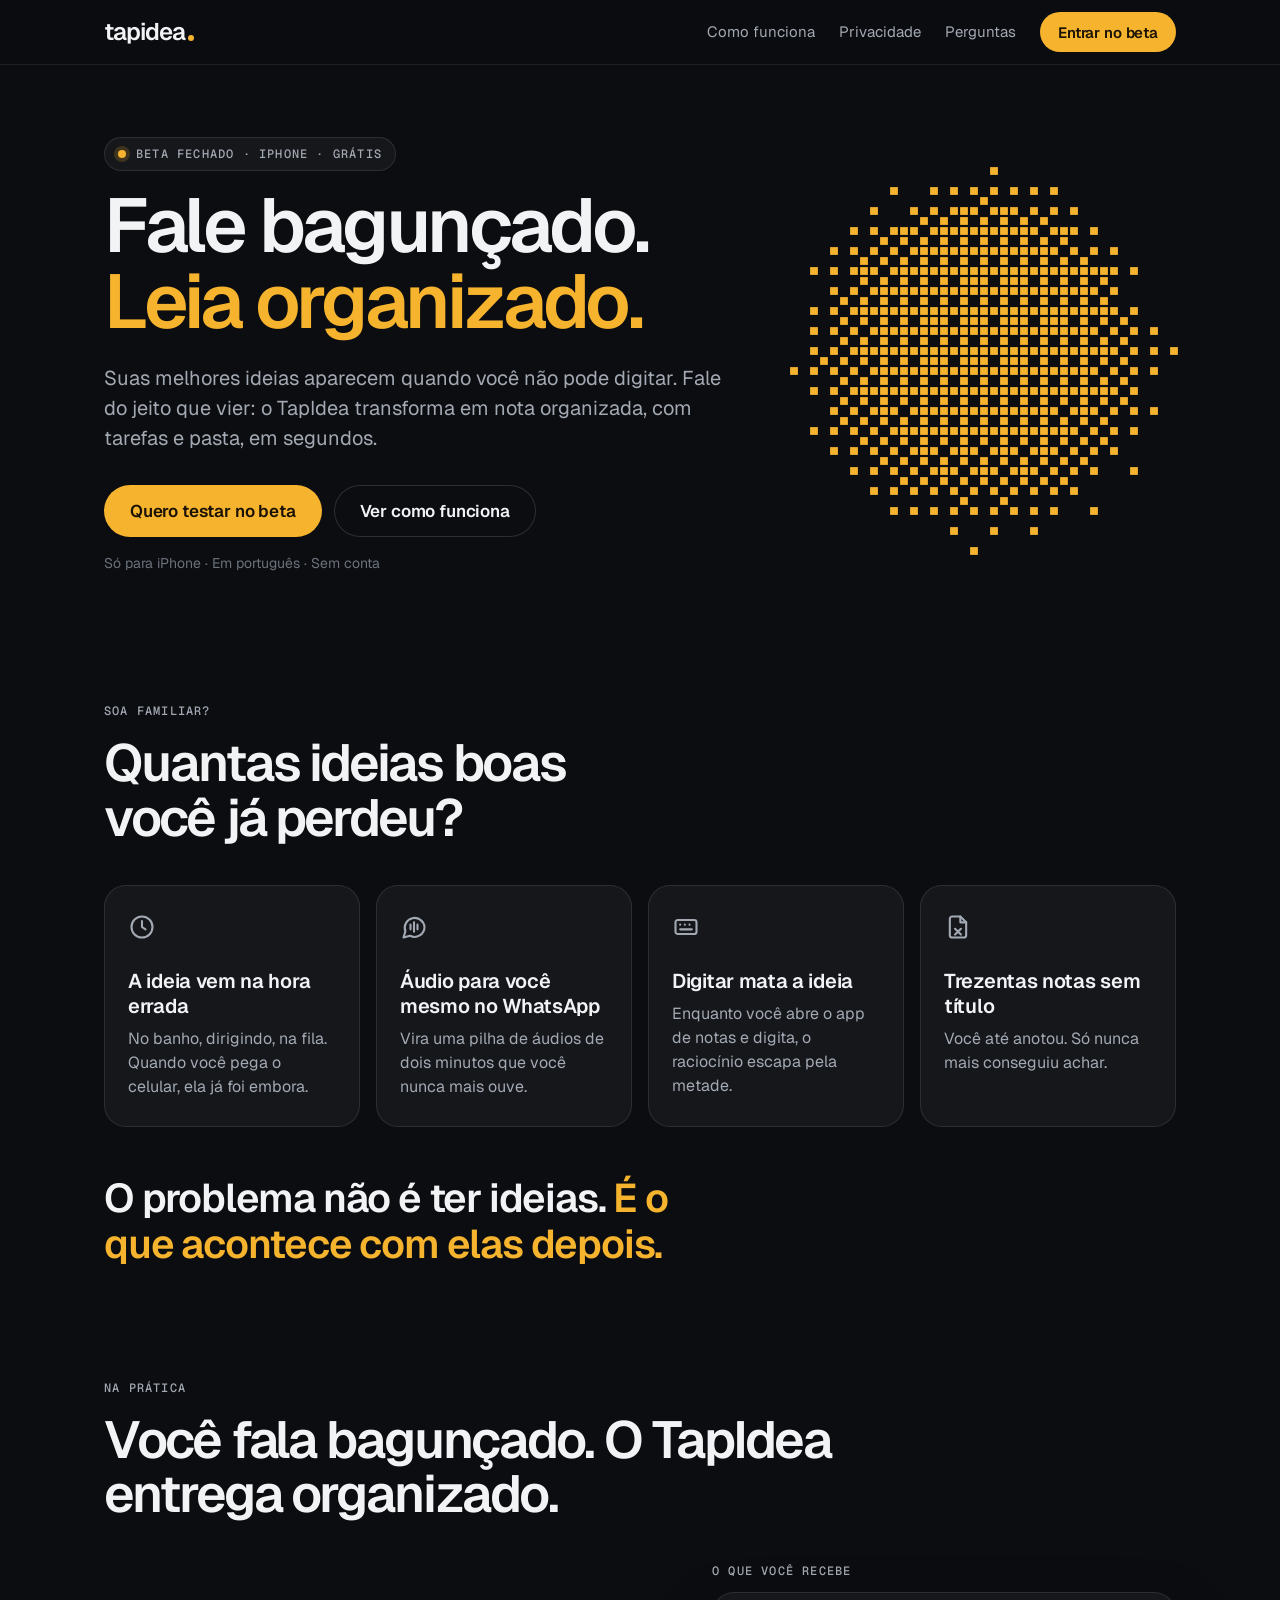
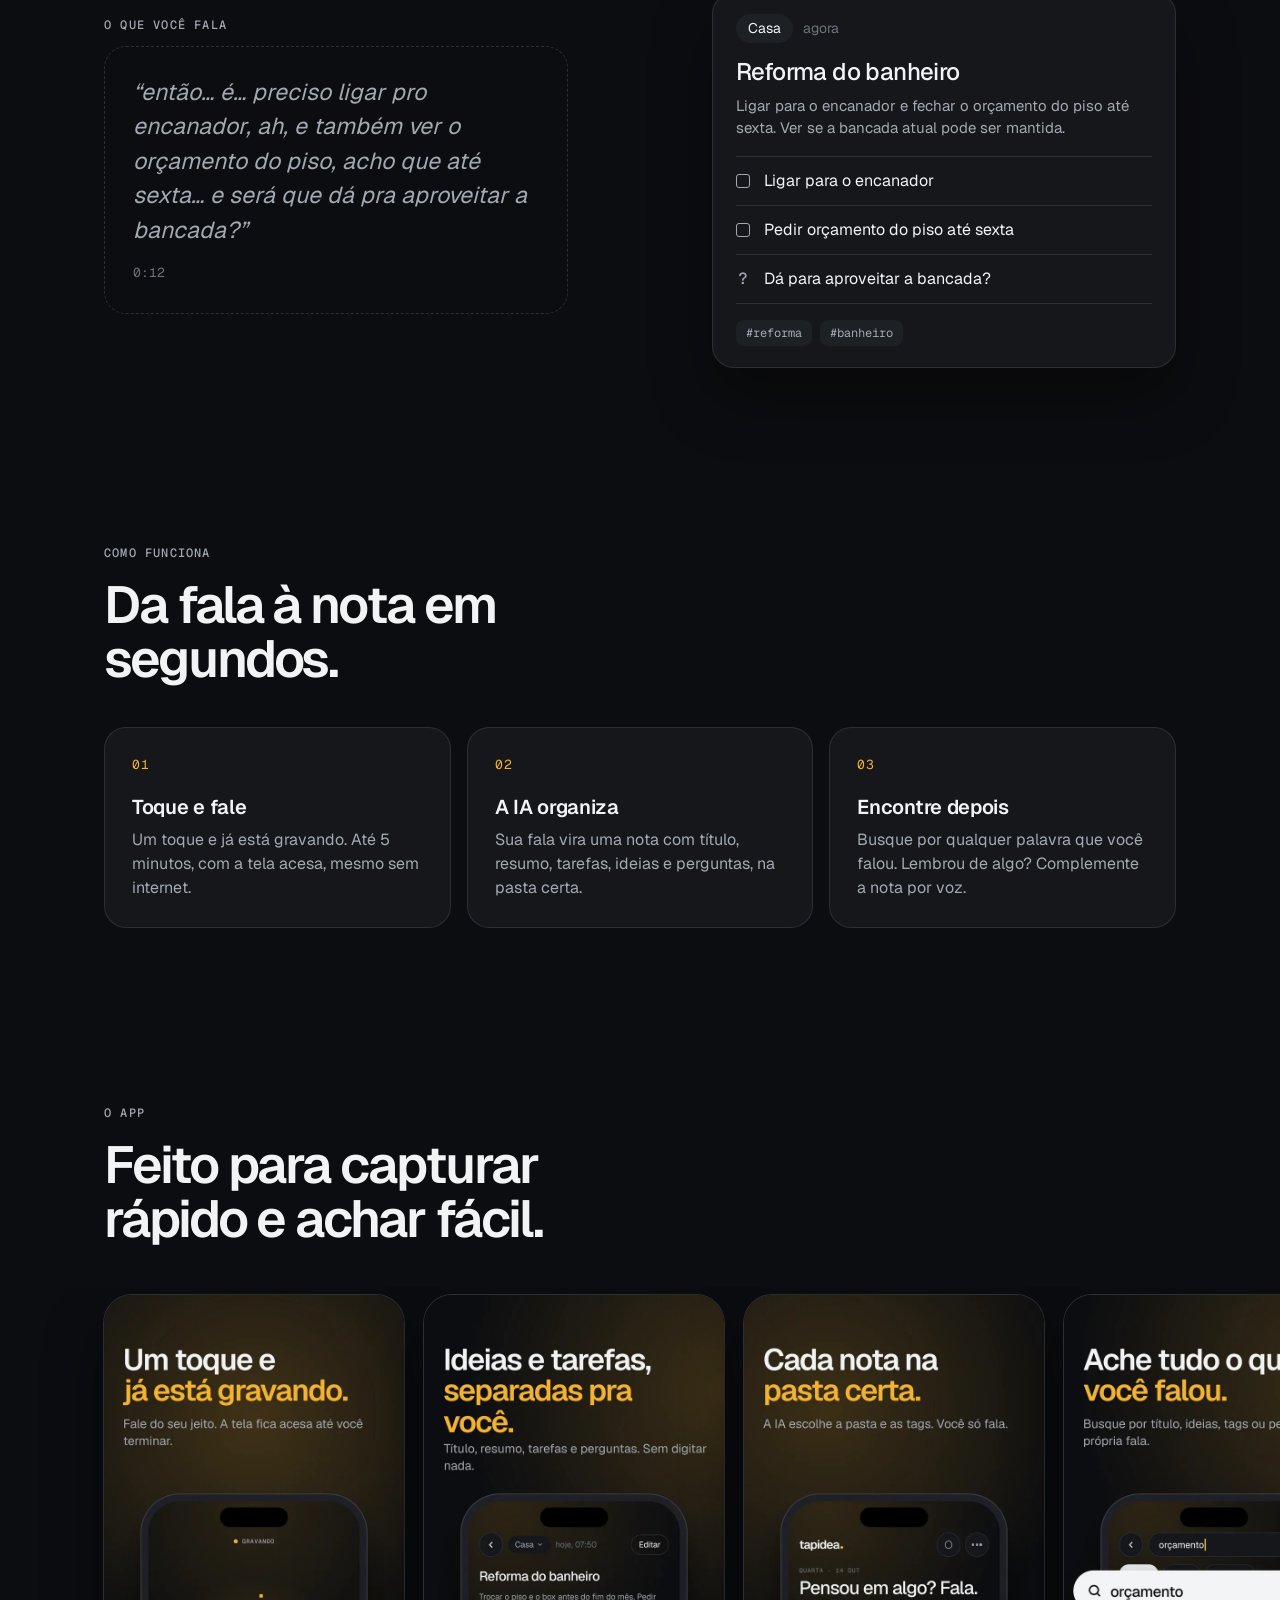
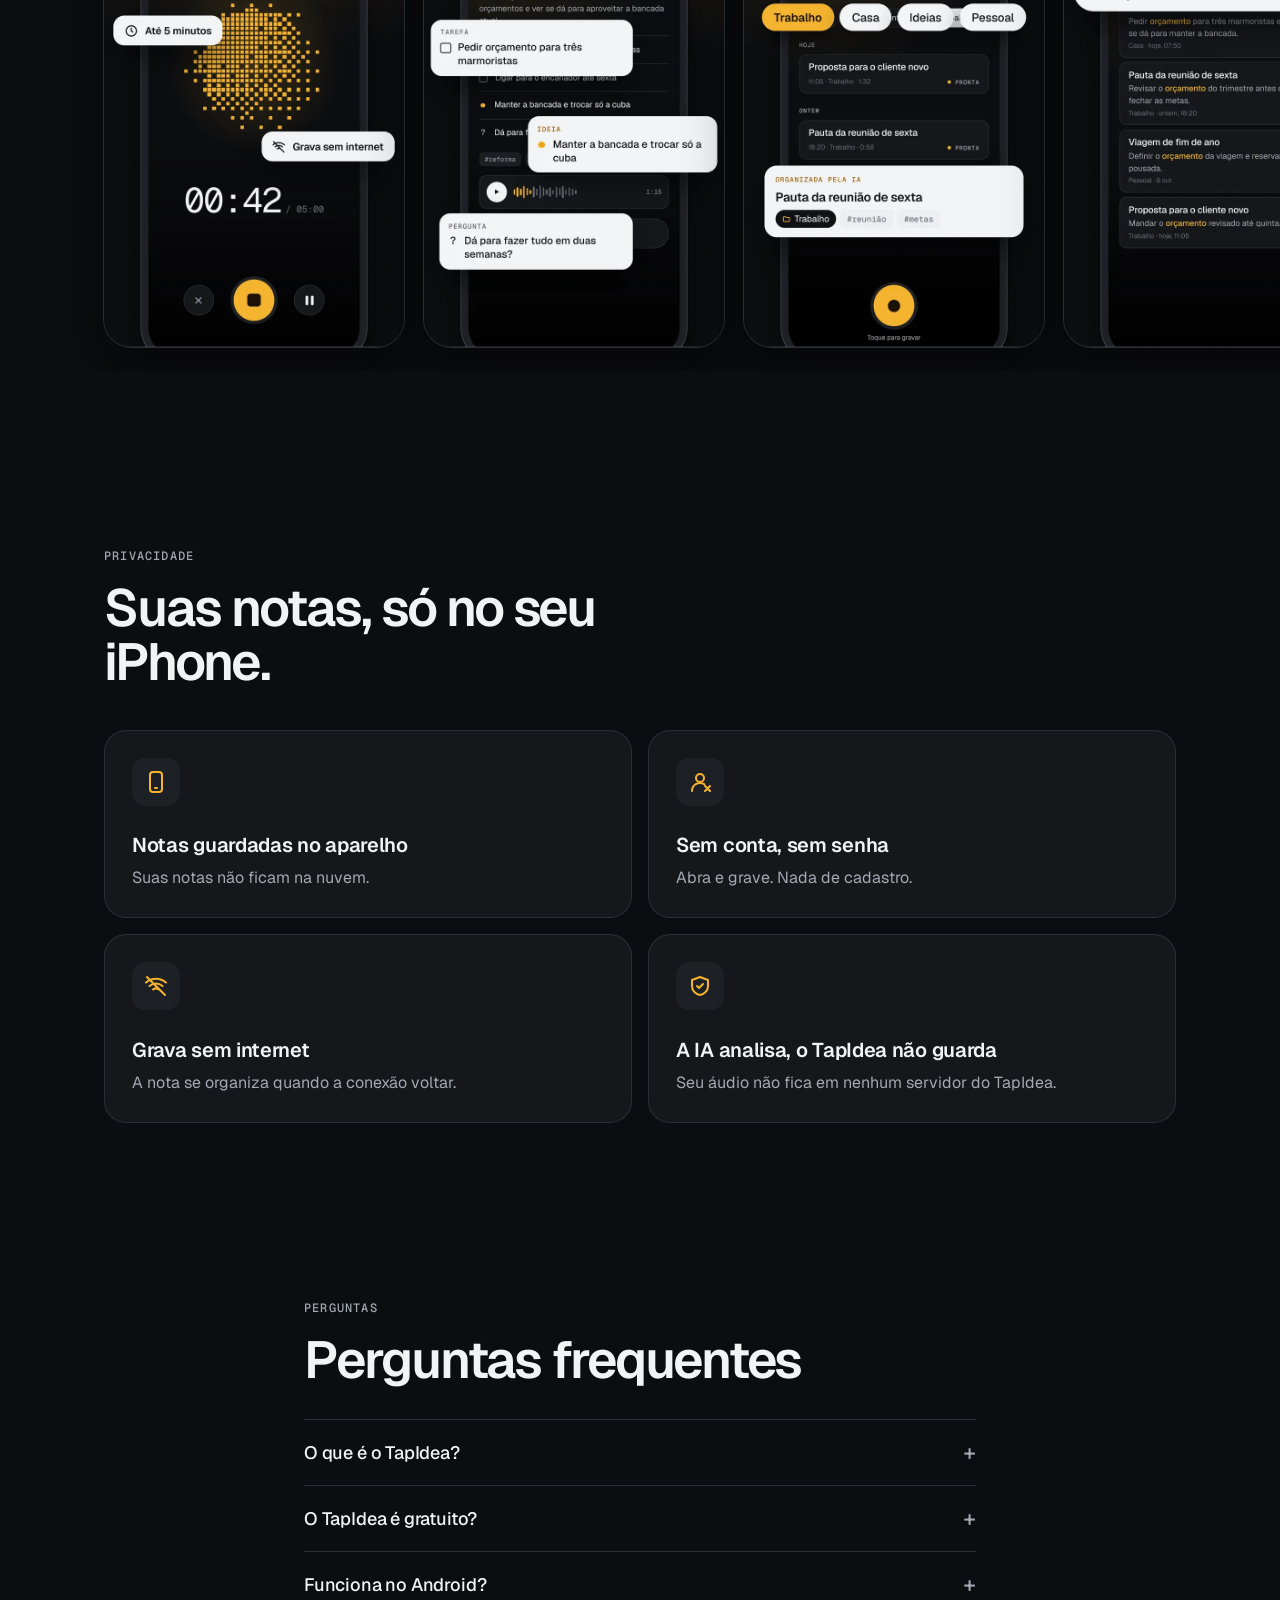
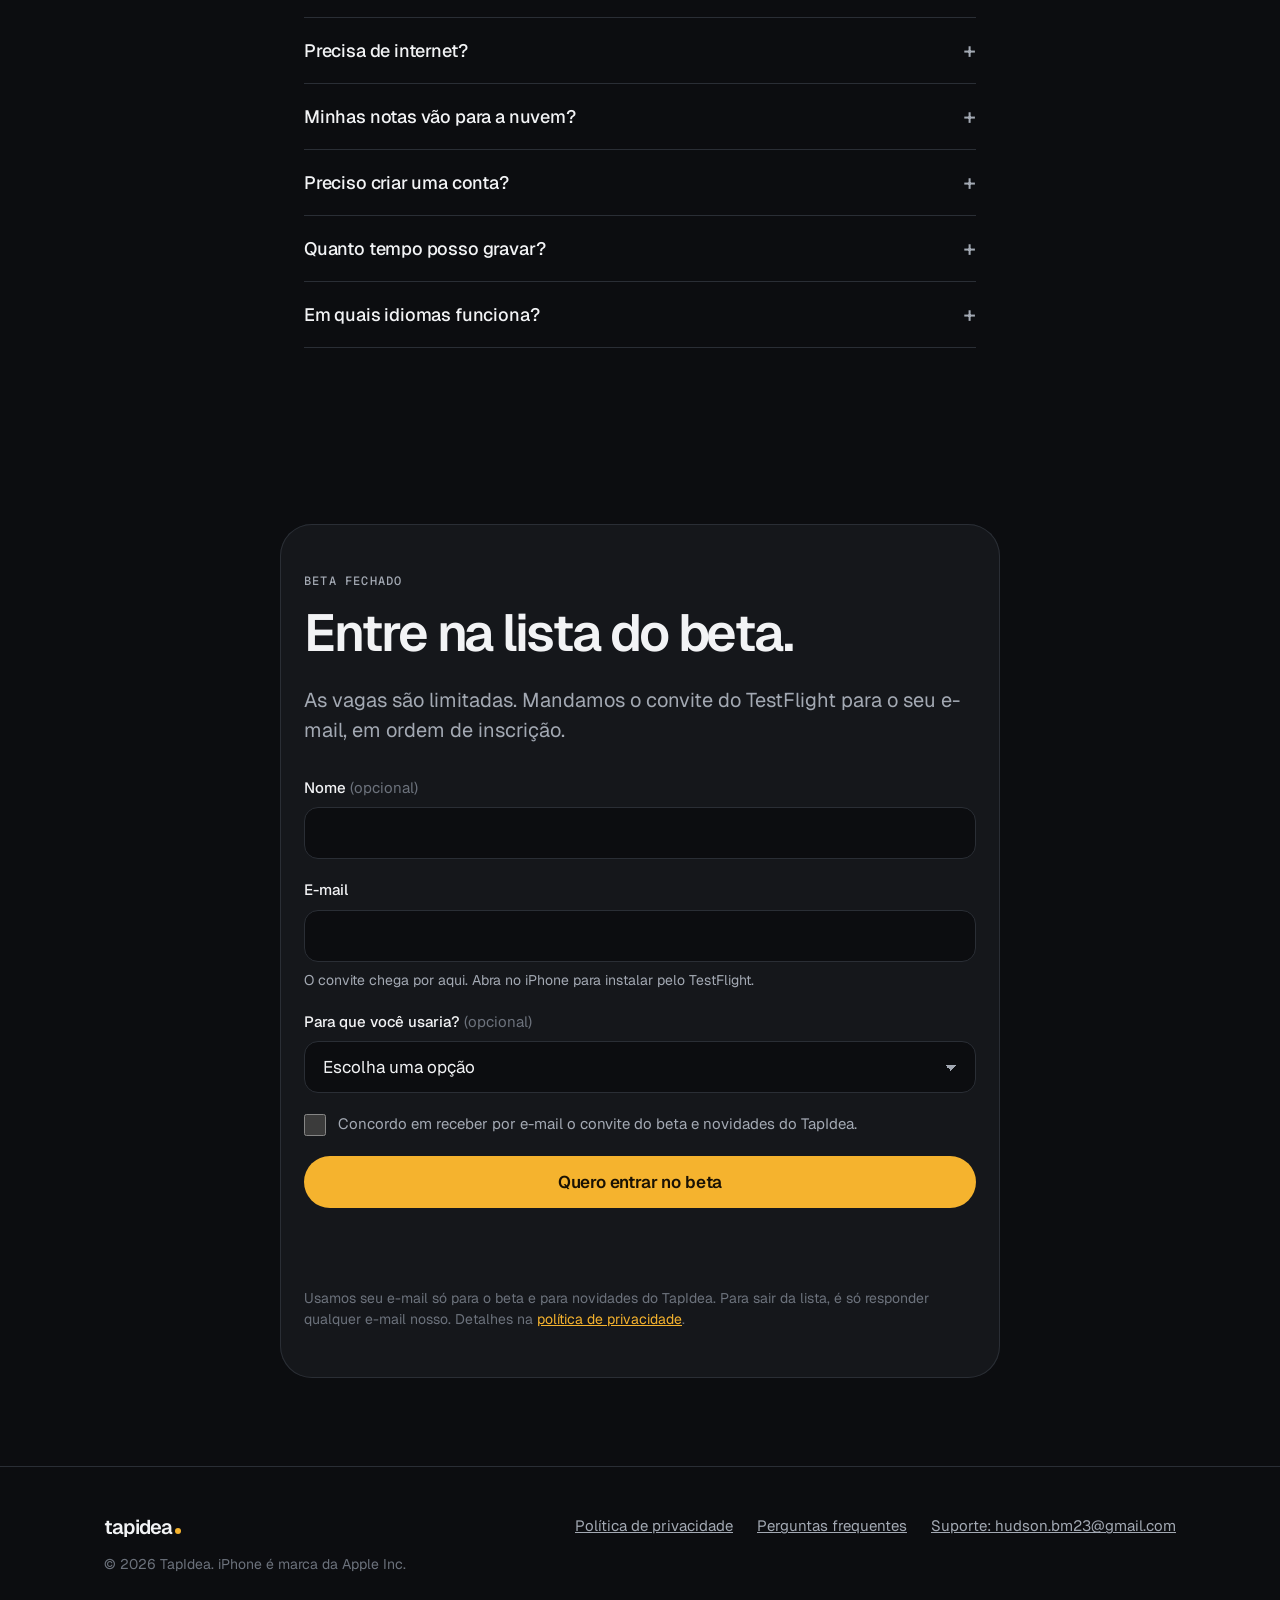
==== commit 0436333c: "feat: seção de dor e antes/depois na landing page - Abertura começa pela dor (ideias aparecem quando" ====
--- a/index.html
+++ b/index.html
@@ -151,7 +151,7 @@
       <div class="hero-copy">
         <p class="eyebrow"><span class="live" aria-hidden="true"></span>Beta fechado · iPhone · grátis</p>
         <h1 id="hero-title">Fale bagunçado.<br><span class="accent">Leia organizado.</span></h1>
-        <p class="lead">Grave uma ideia em um toque. O TapIdea transcreve sua fala e entrega uma nota pronta, com título, resumo, tarefas, pasta e tags. Sem digitar nada.</p>
+        <p class="lead">Suas melhores ideias aparecem quando você não pode digitar. Fale do jeito que vier: o TapIdea transforma em nota organizada, com tarefas e pasta, em segundos.</p>
         <div class="cta-row">
           <a class="btn" href="#lista">Quero testar no beta</a>
           <a class="btn btn-ghost" href="#como-funciona">Ver como funciona</a>
@@ -160,6 +160,71 @@
       </div>
       <div class="hero-orb">
         <canvas id="orb" width="420" height="420" role="img" aria-label="O Orb do TapIdea: uma esfera pontilhada em âmbar que reage à voz"></canvas>
+      </div>
+    </div>
+  </section>
+
+  <section id="dor" class="section" aria-labelledby="dor-title">
+    <div class="wrap">
+      <p class="label">Soa familiar?</p>
+      <h2 id="dor-title">Quantas ideias boas você já perdeu?</h2>
+      <ul class="pains">
+        <li class="pain">
+          <svg aria-hidden="true" viewBox="0 0 24 24"><circle cx="12" cy="12" r="9"/><path d="M12 7v5l3 2"/></svg>
+          <h3>A ideia vem na hora errada</h3>
+          <p>No banho, dirigindo, na fila. Quando você pega o celular, ela já foi embora.</p>
+        </li>
+        <li class="pain">
+          <svg aria-hidden="true" viewBox="0 0 24 24"><path d="M21 12a8.5 8.5 0 0 1-12.4 7.5L3 21l1.6-5.2A8.5 8.5 0 1 1 21 12z"/><path d="M9 10v4M12 8v8M15 10v4"/></svg>
+          <h3>Áudio para você mesmo no WhatsApp</h3>
+          <p>Vira uma pilha de áudios de dois minutos que você nunca mais ouve.</p>
+        </li>
+        <li class="pain">
+          <svg aria-hidden="true" viewBox="0 0 24 24"><rect x="3" y="6" width="18" height="12" rx="2"/><path d="M7 10h.01M11 10h.01M15 10h.01M7 14h10"/></svg>
+          <h3>Digitar mata a ideia</h3>
+          <p>Enquanto você abre o app de notas e digita, o raciocínio escapa pela metade.</p>
+        </li>
+        <li class="pain">
+          <svg aria-hidden="true" viewBox="0 0 24 24"><path d="M14 3H7a2 2 0 0 0-2 2v14a2 2 0 0 0 2 2h10a2 2 0 0 0 2-2V8z"/><path d="M14 3v5h5"/><path d="M9.5 13.5l5 5M14.5 13.5l-5 5"/></svg>
+          <h3>Trezentas notas sem título</h3>
+          <p>Você até anotou. Só nunca mais conseguiu achar.</p>
+        </li>
+      </ul>
+      <p class="punch">O problema não é ter ideias. <span class="accent">É o que acontece com elas depois.</span></p>
+    </div>
+  </section>
+
+  <section id="antes-depois" class="section" aria-labelledby="ad-title">
+    <div class="wrap">
+      <p class="label">Na prática</p>
+      <h2 id="ad-title">Você fala bagunçado. O TapIdea entrega organizado.</h2>
+      <div class="ba">
+        <figure class="ba-before">
+          <figcaption class="ba-tag">O que você fala</figcaption>
+          <blockquote>
+            <p>“então… é… preciso ligar pro encanador, ah, e também ver o orçamento do piso, acho que até sexta… e será que dá pra aproveitar a bancada?”</p>
+            <span class="ba-time">0:12</span>
+          </blockquote>
+        </figure>
+
+        <div class="ba-arrow" aria-hidden="true">
+          <canvas id="orb-mini" width="96" height="96"></canvas>
+        </div>
+
+        <figure class="ba-after">
+          <figcaption class="ba-tag">O que você recebe</figcaption>
+          <div class="note">
+            <div class="note-meta"><span class="chip-folder">Casa</span><span>agora</span></div>
+            <p class="note-title">Reforma do banheiro</p>
+            <p class="note-summary">Ligar para o encanador e fechar o orçamento do piso até sexta. Ver se a bancada atual pode ser mantida.</p>
+            <ul class="note-items">
+              <li><span class="mk mk-task" aria-hidden="true"></span><span class="sr-only">Tarefa: </span>Ligar para o encanador</li>
+              <li><span class="mk mk-task" aria-hidden="true"></span><span class="sr-only">Tarefa: </span>Pedir orçamento do piso até sexta</li>
+              <li><span class="mk mk-q" aria-hidden="true">?</span><span class="sr-only">Pergunta: </span>Dá para aproveitar a bancada?</li>
+            </ul>
+            <p class="note-tags"><span>#reforma</span><span>#banheiro</span></p>
+          </div>
+        </figure>
       </div>
     </div>
   </section>
--- a/styles.css
+++ b/styles.css
@@ -703,3 +703,233 @@
 .prose tr:last-child td {
   border-bottom: 0;
 }
+
+/* Acessibilidade: texto só para leitores de tela */
+.sr-only {
+  position: absolute;
+  width: 1px;
+  height: 1px;
+  padding: 0;
+  margin: -1px;
+  overflow: hidden;
+  clip: rect(0, 0, 0, 0);
+  white-space: nowrap;
+  border: 0;
+}
+
+/* Dor */
+.pains {
+  list-style: none;
+  margin: 40px 0 0;
+  padding: 0;
+  display: grid;
+  grid-template-columns: repeat(4, minmax(0, 1fr));
+  gap: 16px;
+}
+
+.pain {
+  padding: 28px 24px;
+  border-radius: var(--radius-lg);
+  background: var(--surface);
+  box-shadow: inset 0 0 0 1px var(--line);
+}
+
+.pain svg {
+  width: 28px;
+  height: 28px;
+  margin-bottom: 20px;
+  fill: none;
+  stroke: var(--ink2);
+  stroke-width: 1.8;
+  stroke-linecap: round;
+  stroke-linejoin: round;
+}
+
+.pain p {
+  margin: 8px 0 0;
+  color: var(--ink2);
+  font-size: 16px;
+}
+
+.punch {
+  margin: 48px 0 0;
+  max-width: 22ch;
+  font-size: clamp(26px, 3.4vw, 40px);
+  line-height: 1.15;
+  font-weight: 600;
+  letter-spacing: -0.03em;
+}
+
+@media (max-width: 1000px) {
+  .pains {
+    grid-template-columns: repeat(2, minmax(0, 1fr));
+  }
+}
+
+@media (max-width: 560px) {
+  .pains {
+    grid-template-columns: minmax(0, 1fr);
+  }
+}
+
+/* Antes e depois */
+#ad-title {
+  max-width: 24ch;
+}
+
+#antes-depois {
+  padding-top: 24px;
+}
+
+.ba {
+  display: grid;
+  grid-template-columns: minmax(0, 1fr) auto minmax(0, 1fr);
+  align-items: center;
+  gap: 24px;
+  margin-top: 40px;
+}
+
+.ba figure {
+  margin: 0;
+}
+
+.ba-tag {
+  margin-bottom: 12px;
+  font-family: var(--mono);
+  font-weight: 500;
+  font-size: 12px;
+  letter-spacing: 0.1em;
+  text-transform: uppercase;
+  color: var(--ink2);
+}
+
+.ba-before blockquote {
+  margin: 0;
+  padding: 28px;
+  border-radius: var(--radius-lg);
+  border: 1px dashed var(--line);
+}
+
+.ba-before blockquote p {
+  margin: 0;
+  font-size: clamp(19px, 2vw, 23px);
+  line-height: 1.5;
+  color: var(--ink2);
+  font-style: italic;
+}
+
+.ba-time {
+  display: inline-block;
+  margin-top: 16px;
+  font-family: var(--mono);
+  font-size: 13px;
+  color: var(--ink3);
+}
+
+.ba-arrow {
+  display: flex;
+  justify-content: center;
+}
+
+#orb-mini {
+  width: 96px;
+  height: 96px;
+}
+
+.note {
+  padding: 22px 24px;
+  border-radius: var(--radius-lg);
+  background: var(--surface);
+  box-shadow: inset 0 0 0 1px var(--line), 0 30px 60px rgba(0, 0, 0, 0.35);
+}
+
+.note-meta {
+  display: flex;
+  align-items: center;
+  gap: 10px;
+  font-size: 14px;
+  color: var(--ink3);
+}
+
+.chip-folder {
+  padding: 4px 12px;
+  border-radius: 999px;
+  background: var(--surface2);
+  color: var(--ink);
+}
+
+.note-title {
+  margin: 14px 0 0;
+  font-size: 24px;
+  line-height: 1.25;
+  font-weight: 500;
+  letter-spacing: -0.025em;
+}
+
+.note-summary {
+  margin: 8px 0 0;
+  font-size: 15px;
+  color: var(--ink2);
+}
+
+.note-items {
+  list-style: none;
+  margin: 16px 0 0;
+  padding: 0;
+  border-top: 1px solid var(--line);
+}
+
+.note-items li {
+  display: flex;
+  align-items: center;
+  gap: 14px;
+  padding: 12px 0;
+  border-bottom: 1px solid var(--line);
+  font-size: 16px;
+}
+
+.mk {
+  flex: none;
+  width: 14px;
+  display: inline-flex;
+  justify-content: center;
+}
+
+.mk-task {
+  height: 14px;
+  border: 1.6px solid var(--ink2);
+  border-radius: 3px;
+}
+
+.mk-q {
+  font-family: var(--mono);
+  font-weight: 500;
+  color: var(--ink2);
+}
+
+.note-tags {
+  display: flex;
+  gap: 8px;
+  margin: 16px 0 0;
+}
+
+.note-tags span {
+  padding: 4px 10px;
+  border-radius: 8px;
+  background: var(--surface2);
+  font-family: var(--mono);
+  font-size: 12px;
+  color: var(--ink2);
+}
+
+@media (max-width: 860px) {
+  .ba {
+    grid-template-columns: minmax(0, 1fr);
+    gap: 16px;
+  }
+
+  #orb-mini {
+    width: 72px;
+    height: 72px;
+  }
+}
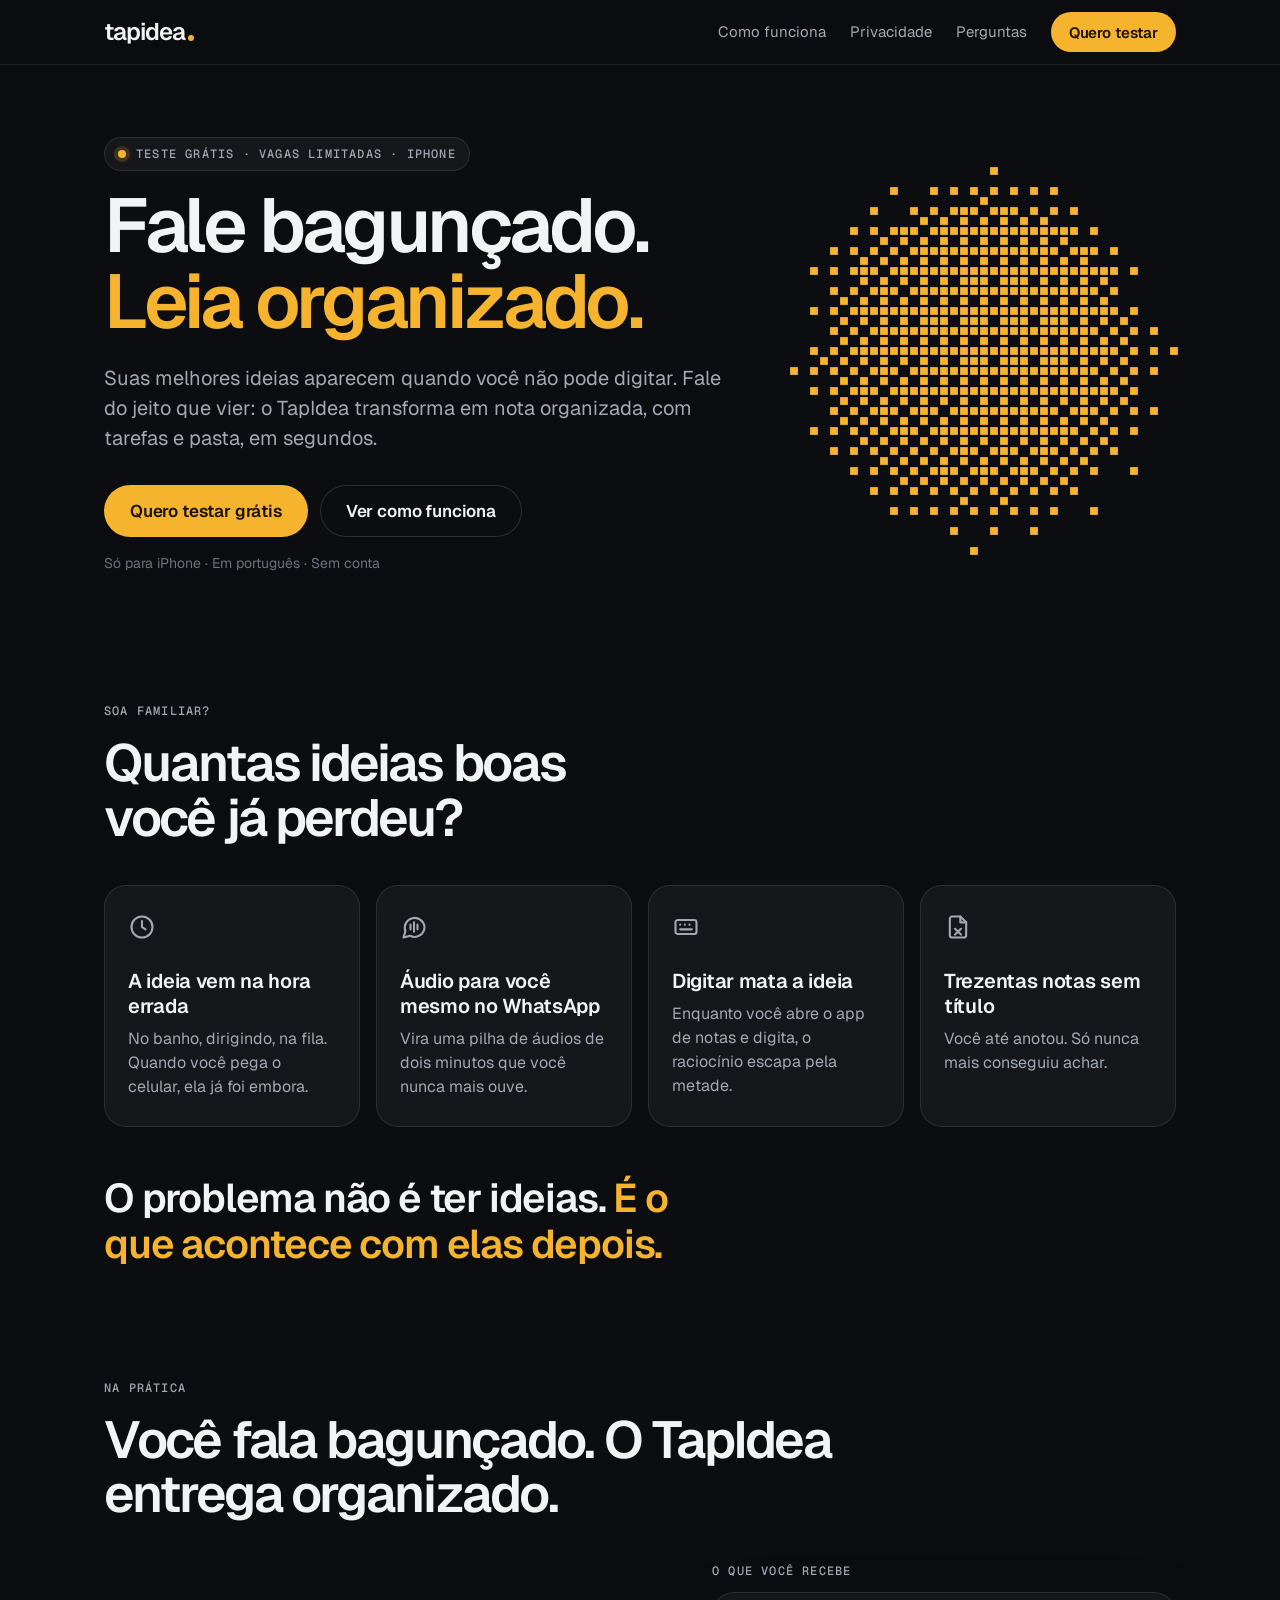
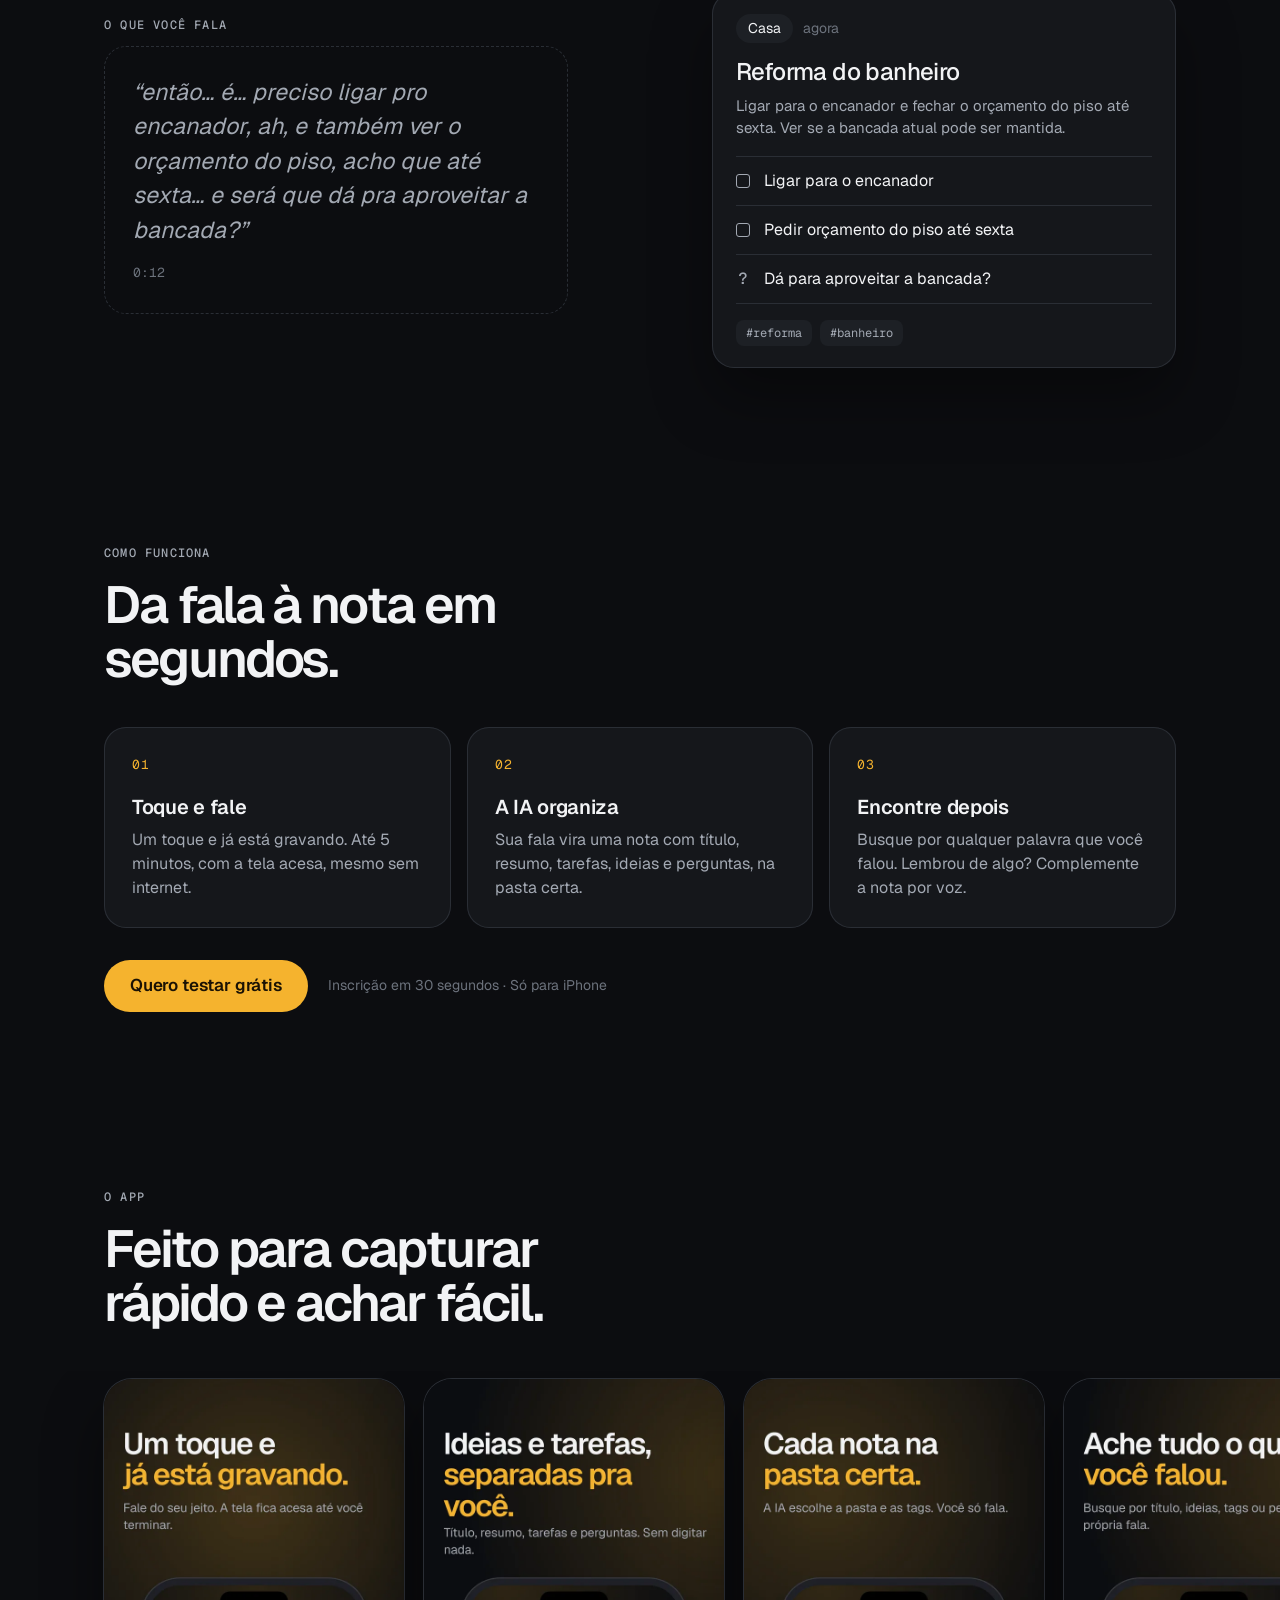
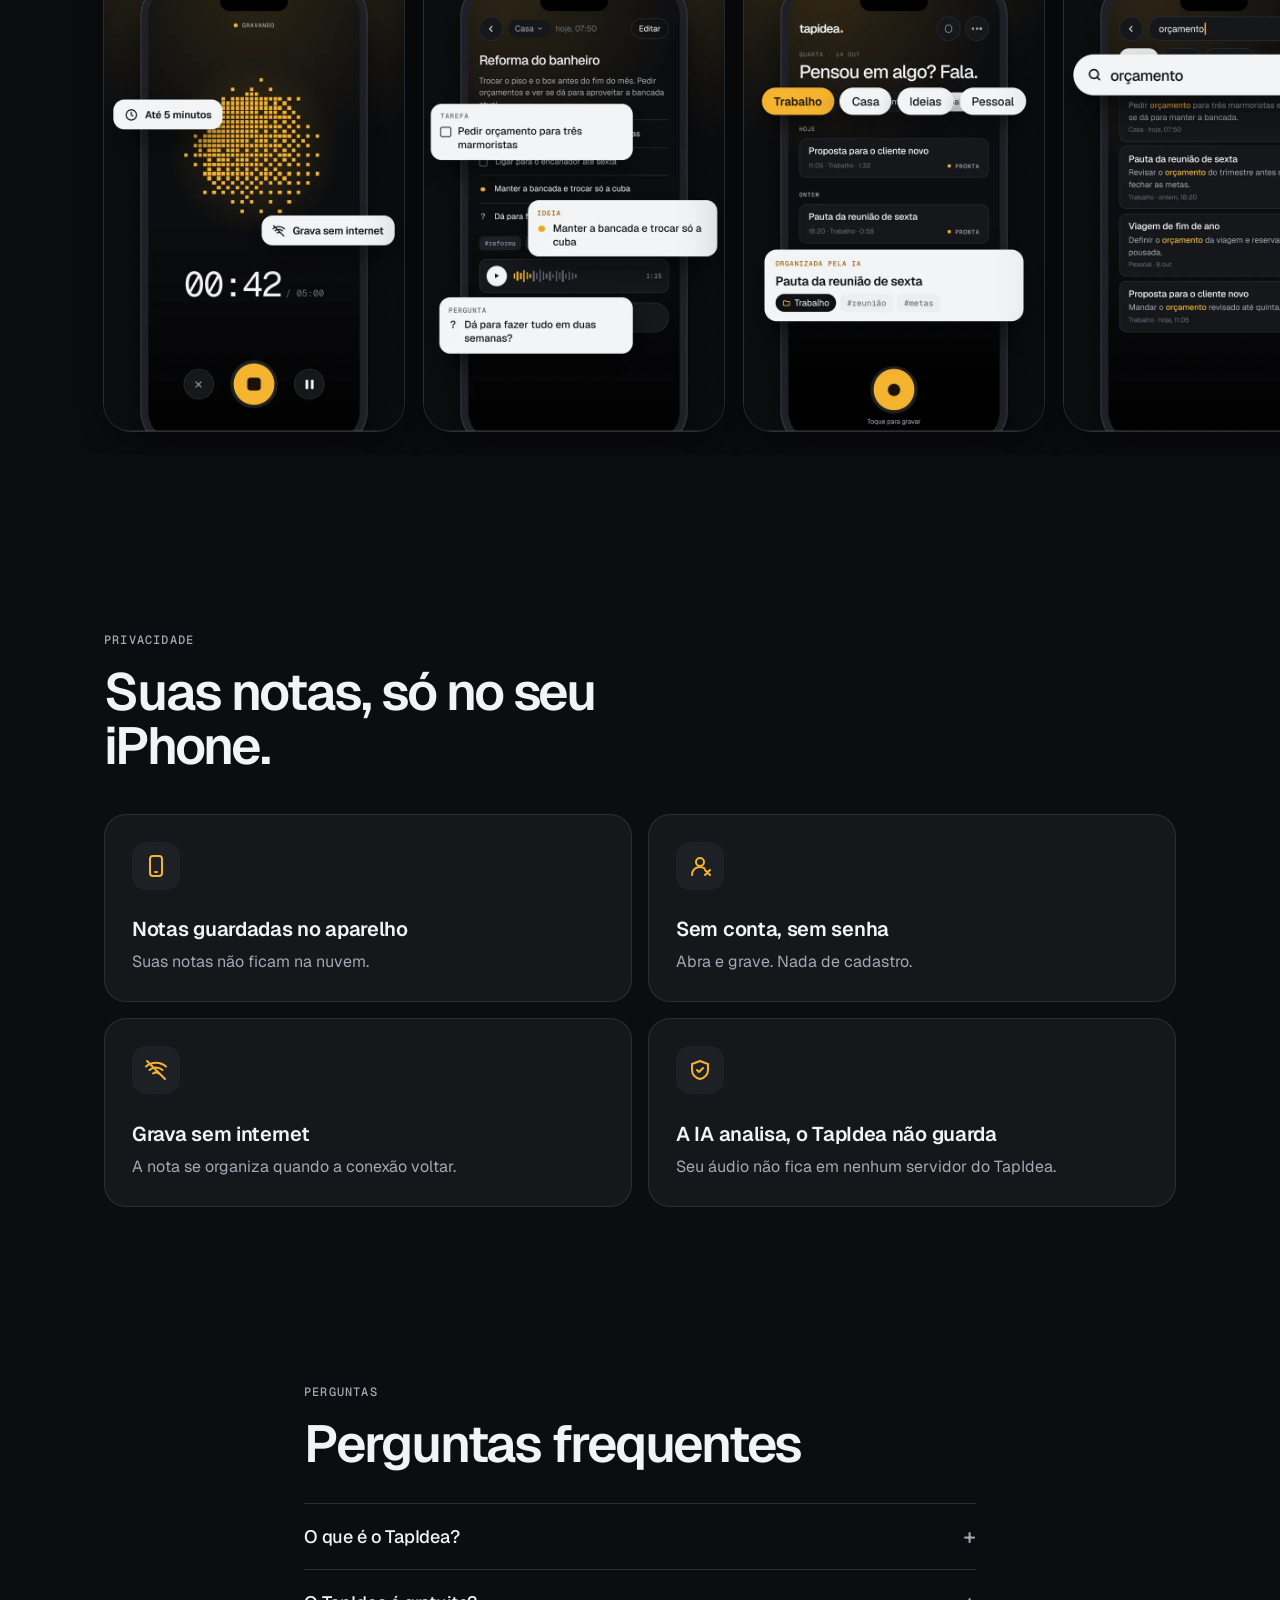
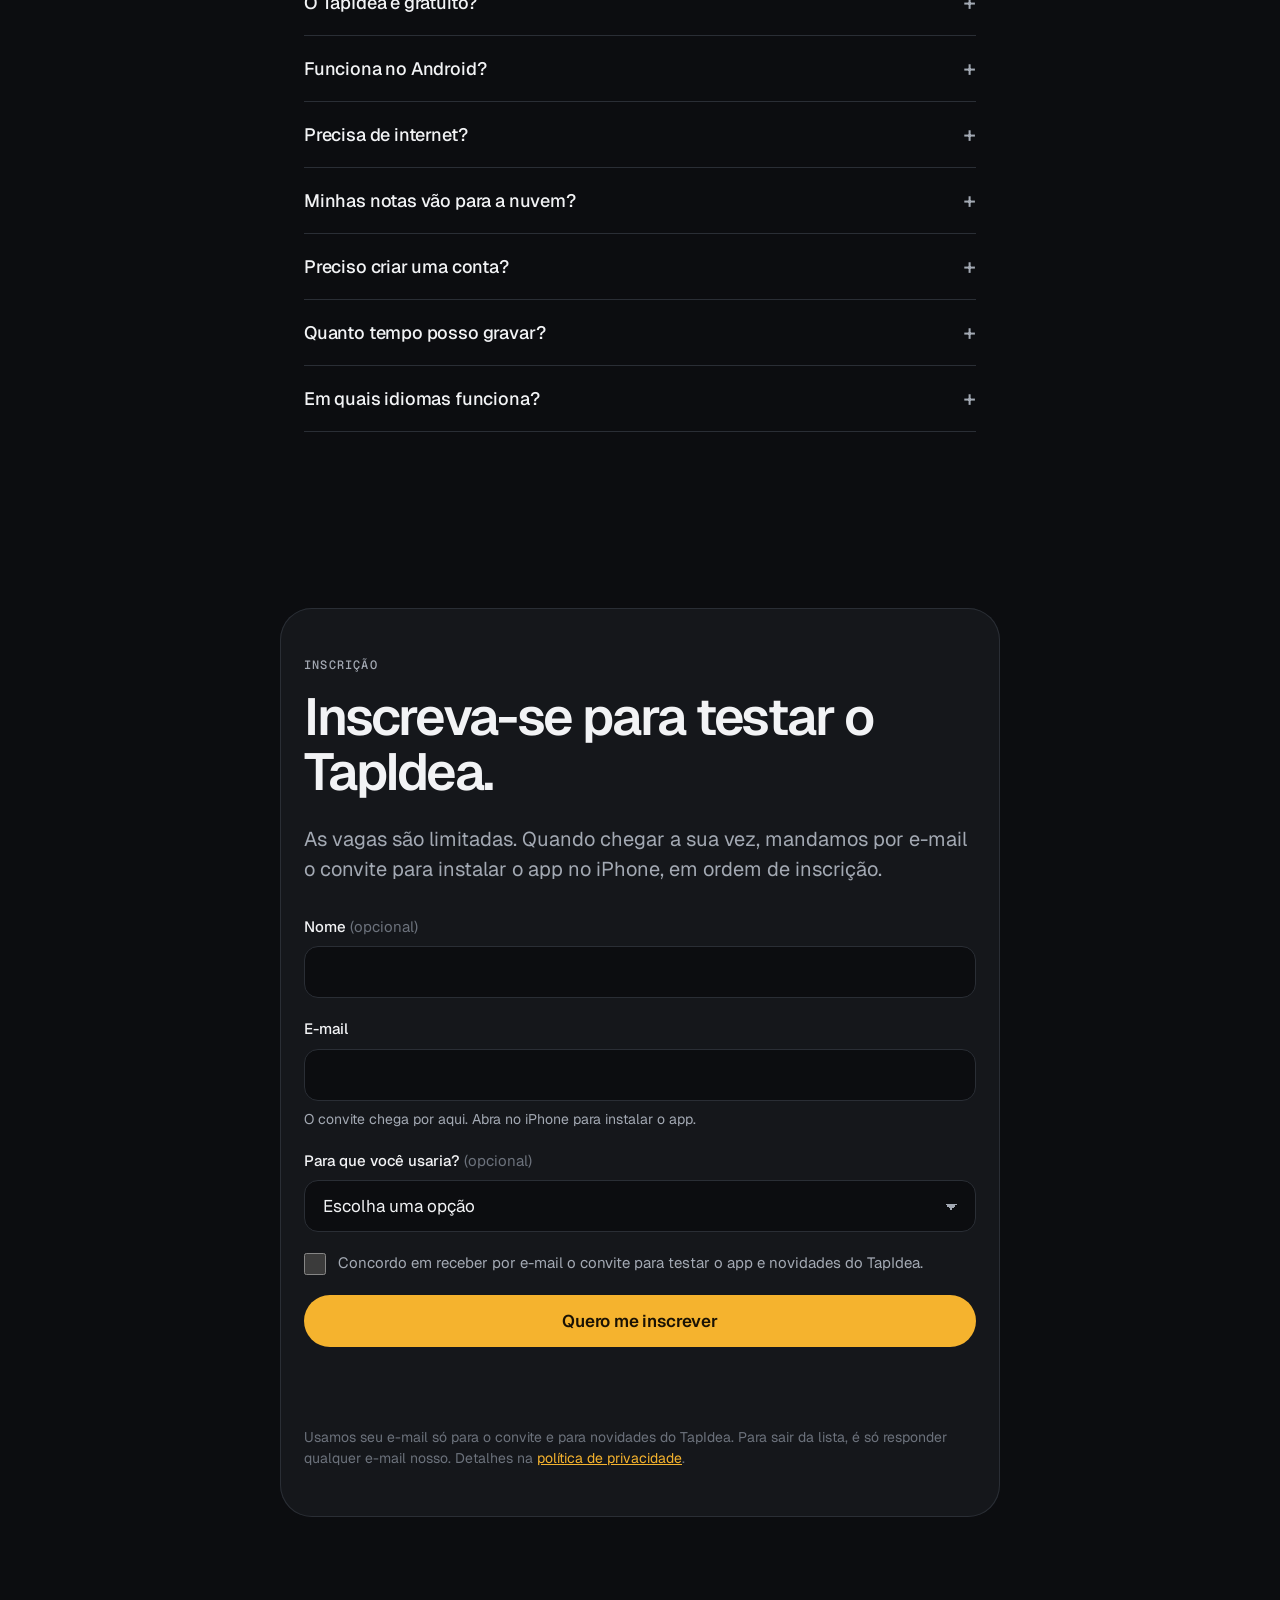
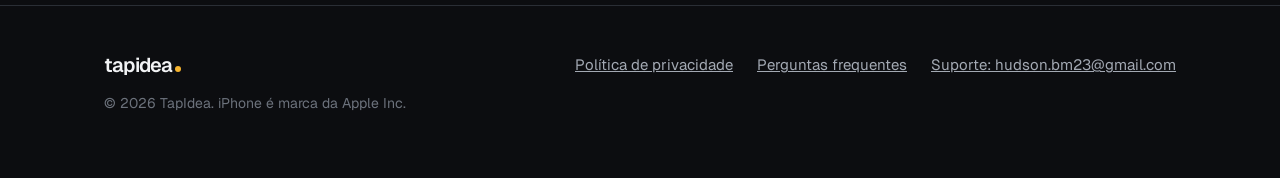
==== commit 0c790c69: "feat: chamadas mais claras na landing page, sem "beta" - Botões: "Quero testar", "Quero testar gráti" ====
--- a/index.html
+++ b/index.html
@@ -4,7 +4,7 @@
 <meta charset="utf-8">
 <meta name="viewport" content="width=device-width, initial-scale=1, viewport-fit=cover">
 <title>TapIdea — Fale bagunçado. Leia organizado. | Notas de voz com IA para iPhone</title>
-<meta name="description" content="Grave uma ideia em um toque. O TapIdea transcreve sua fala e organiza em notas com título, resumo, tarefas, pastas e tags. App para iPhone, em português. Beta fechado e gratuito.">
+<meta name="description" content="Grave uma ideia em um toque. O TapIdea transcreve sua fala e organiza em notas com título, resumo, tarefas, pastas e tags. App para iPhone, em português. Teste grátis, com vagas limitadas.">
 <link rel="canonical" href="https://tapidea-lista.vercel.app/">
 <meta name="robots" content="index, follow, max-image-preview:large">
 <meta name="theme-color" content="#0C0D10">
@@ -77,7 +77,7 @@
         "@type": "Offer",
         "price": "0",
         "priceCurrency": "BRL",
-        "description": "Gratuito durante o beta fechado."
+        "description": "Gratuito durante a fase de testes."
       }
     },
     {
@@ -92,7 +92,7 @@
         {
           "@type": "Question",
           "name": "O TapIdea é gratuito?",
-          "acceptedAnswer": { "@type": "Answer", "text": "Sim, durante o beta fechado. Depois do beta haverá uma assinatura, e quem participar do beta será avisado antes de qualquer cobrança." }
+          "acceptedAnswer": { "@type": "Answer", "text": "Sim, durante a fase de testes. Depois dela haverá uma assinatura, e quem participar dos testes será avisado antes de qualquer cobrança." }
         },
         {
           "@type": "Question",
@@ -140,7 +140,7 @@
       <a href="#como-funciona">Como funciona</a>
       <a href="#privacidade">Privacidade</a>
       <a href="#perguntas">Perguntas</a>
-      <a class="btn btn-small" href="#lista">Entrar no beta</a>
+      <a class="btn btn-small" href="#lista">Quero testar</a>
     </nav>
   </div>
 </header>
@@ -149,11 +149,11 @@
   <section class="hero" aria-labelledby="hero-title">
     <div class="wrap hero-grid">
       <div class="hero-copy">
-        <p class="eyebrow"><span class="live" aria-hidden="true"></span>Beta fechado · iPhone · grátis</p>
+        <p class="eyebrow"><span class="live" aria-hidden="true"></span>Teste grátis · vagas limitadas · iPhone</p>
         <h1 id="hero-title">Fale bagunçado.<br><span class="accent">Leia organizado.</span></h1>
         <p class="lead">Suas melhores ideias aparecem quando você não pode digitar. Fale do jeito que vier: o TapIdea transforma em nota organizada, com tarefas e pasta, em segundos.</p>
         <div class="cta-row">
-          <a class="btn" href="#lista">Quero testar no beta</a>
+          <a class="btn" href="#lista">Quero testar grátis</a>
           <a class="btn btn-ghost" href="#como-funciona">Ver como funciona</a>
         </div>
         <p class="fine">Só para iPhone · Em português · Sem conta</p>
@@ -250,6 +250,10 @@
           <p>Busque por qualquer palavra que você falou. Lembrou de algo? Complemente a nota por voz.</p>
         </li>
       </ol>
+      <div class="section-cta">
+        <a class="btn" href="#lista">Quero testar grátis</a>
+        <p class="fine">Inscrição em 30 segundos · Só para iPhone</p>
+      </div>
     </div>
   </section>
 
@@ -314,7 +318,7 @@
         </details>
         <details>
           <summary>O TapIdea é gratuito?</summary>
-          <p>Sim, durante o beta fechado. Depois do beta haverá uma assinatura, e quem participar do beta será avisado antes de qualquer cobrança.</p>
+          <p>Sim, durante a fase de testes. Depois dela haverá uma assinatura, e quem participar dos testes será avisado antes de qualquer cobrança.</p>
         </details>
         <details>
           <summary>Funciona no Android?</summary>
@@ -346,9 +350,9 @@
 
   <section id="lista" class="section join" aria-labelledby="lista-title">
     <div class="wrap narrow">
-      <p class="label">Beta fechado</p>
-      <h2 id="lista-title">Entre na lista do beta.</h2>
-      <p class="lead">As vagas são limitadas. Mandamos o convite do TestFlight para o seu e-mail, em ordem de inscrição.</p>
+      <p class="label">Inscrição</p>
+      <h2 id="lista-title">Inscreva-se para testar o TapIdea.</h2>
+      <p class="lead">As vagas são limitadas. Quando chegar a sua vez, mandamos por e-mail o convite para instalar o app no iPhone, em ordem de inscrição.</p>
 
       <form id="waitlist" class="form" novalidate>
         <div class="field">
@@ -358,7 +362,7 @@
         <div class="field">
           <label for="f-email">E-mail</label>
           <input id="f-email" name="email" type="email" autocomplete="email" inputmode="email" required maxlength="120" aria-describedby="f-email-hint">
-          <p id="f-email-hint" class="hint">O convite chega por aqui. Abra no iPhone para instalar pelo TestFlight.</p>
+          <p id="f-email-hint" class="hint">O convite chega por aqui. Abra no iPhone para instalar o app.</p>
         </div>
         <div class="field">
           <label for="f-uso">Para que você usaria? <span class="opt">(opcional)</span></label>
@@ -377,11 +381,11 @@
         </div>
         <div class="check">
           <input id="f-ok" name="consentimento" type="checkbox" required>
-          <label for="f-ok">Concordo em receber por e-mail o convite do beta e novidades do TapIdea.</label>
-        </div>
-        <button class="btn btn-full" type="submit">Quero entrar no beta</button>
+          <label for="f-ok">Concordo em receber por e-mail o convite para testar o app e novidades do TapIdea.</label>
+        </div>
+        <button class="btn btn-full" type="submit">Quero me inscrever</button>
         <p id="form-status" class="status" role="status" aria-live="polite"></p>
-        <p class="fine">Usamos seu e-mail só para o beta e para novidades do TapIdea. Para sair da lista, é só responder qualquer e-mail nosso. Detalhes na <a href="/privacidade">política de privacidade</a>.</p>
+        <p class="fine">Usamos seu e-mail só para o convite e para novidades do TapIdea. Para sair da lista, é só responder qualquer e-mail nosso. Detalhes na <a href="/privacidade">política de privacidade</a>.</p>
       </form>
     </div>
   </section>
--- a/styles.css
+++ b/styles.css
@@ -933,3 +933,16 @@
     height: 72px;
   }
 }
+
+/* Chamada para a inscrição no fim de uma seção */
+.section-cta {
+  display: flex;
+  flex-wrap: wrap;
+  align-items: center;
+  gap: 8px 20px;
+  margin-top: 32px;
+}
+
+.section-cta .fine {
+  margin: 0;
+}
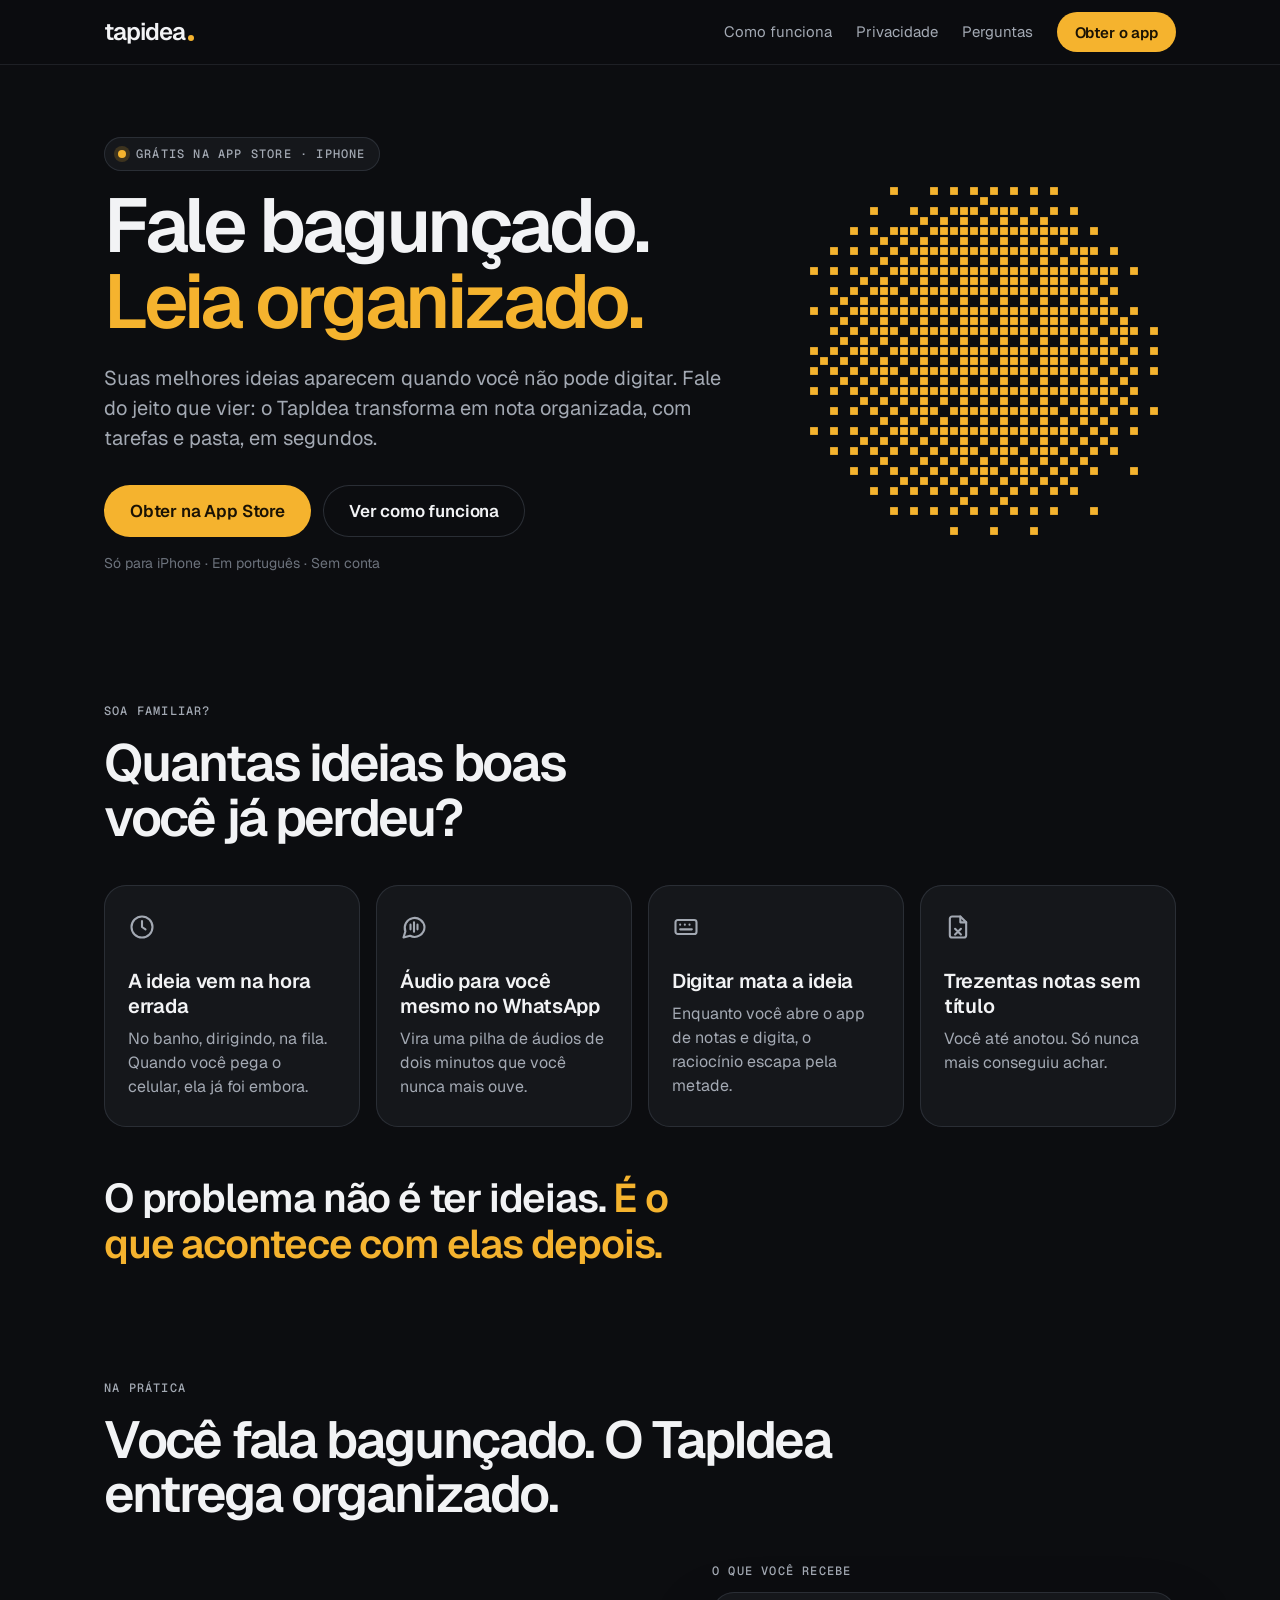
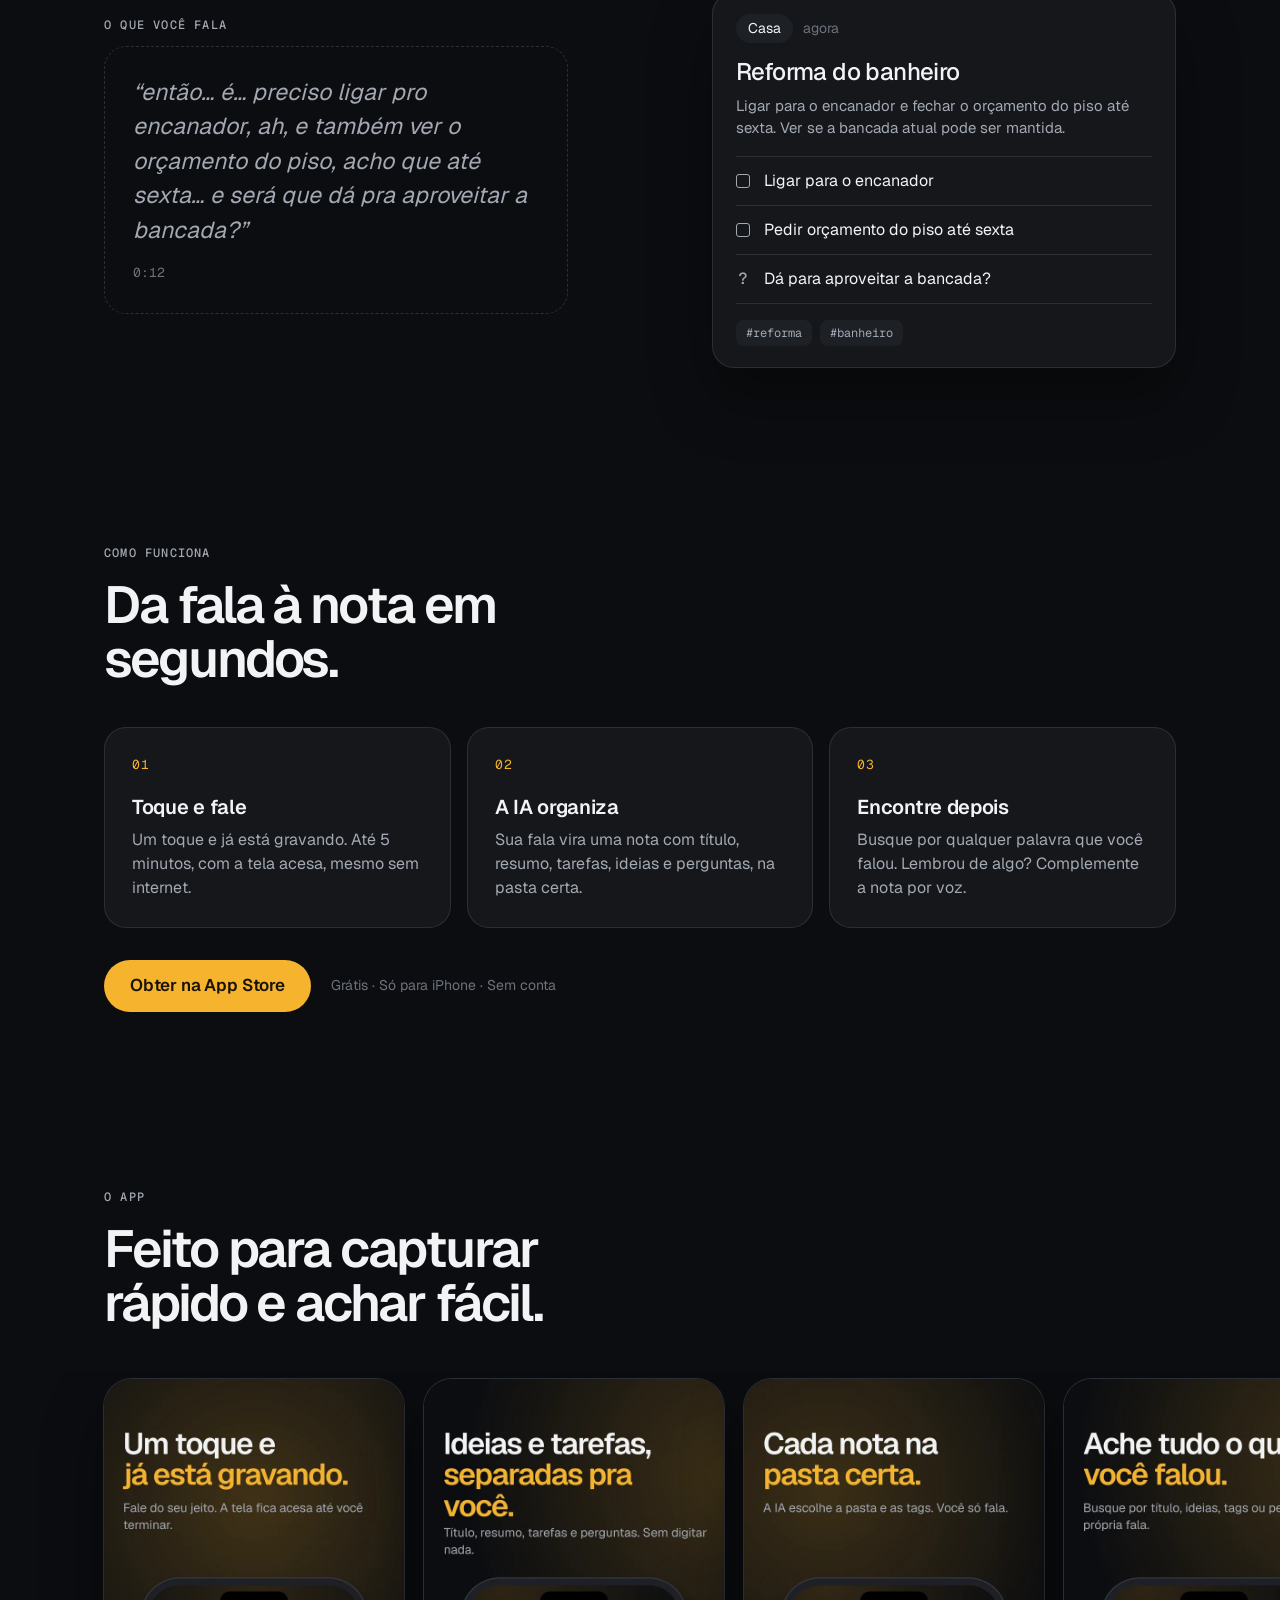
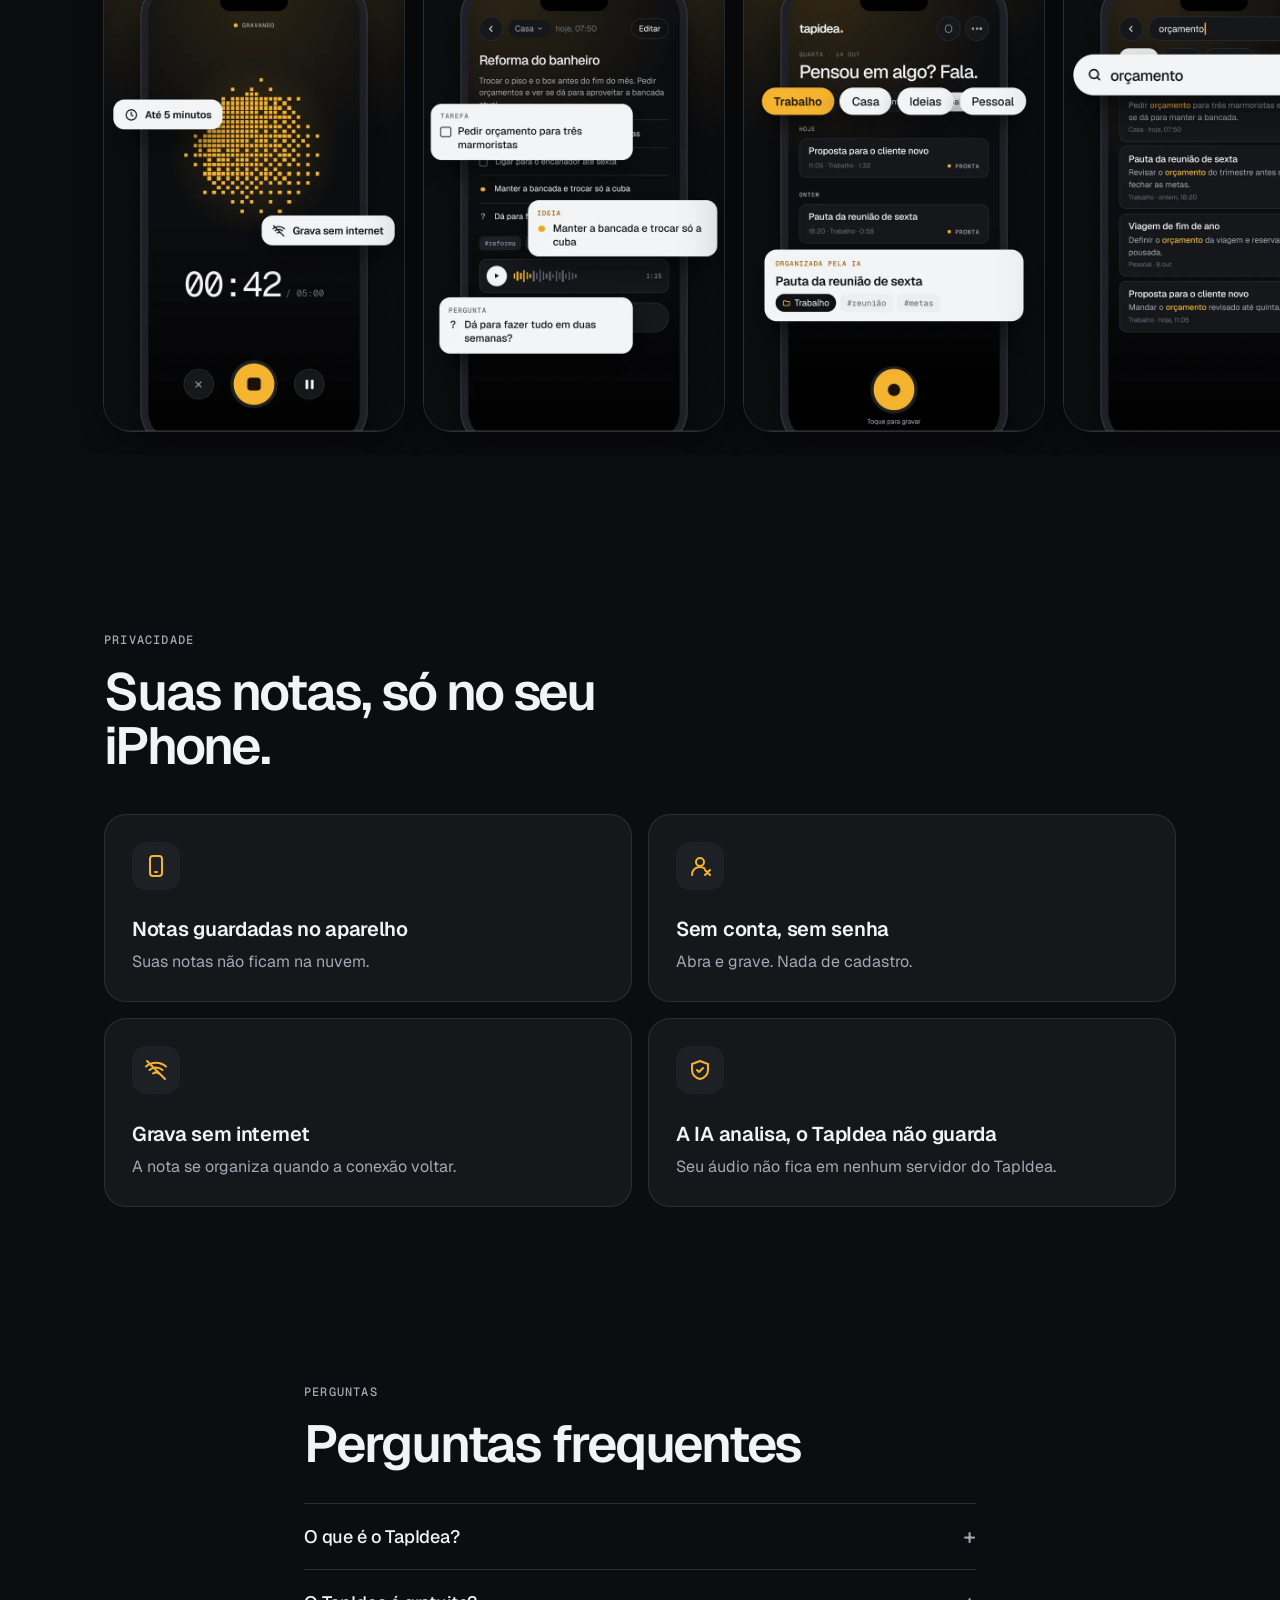
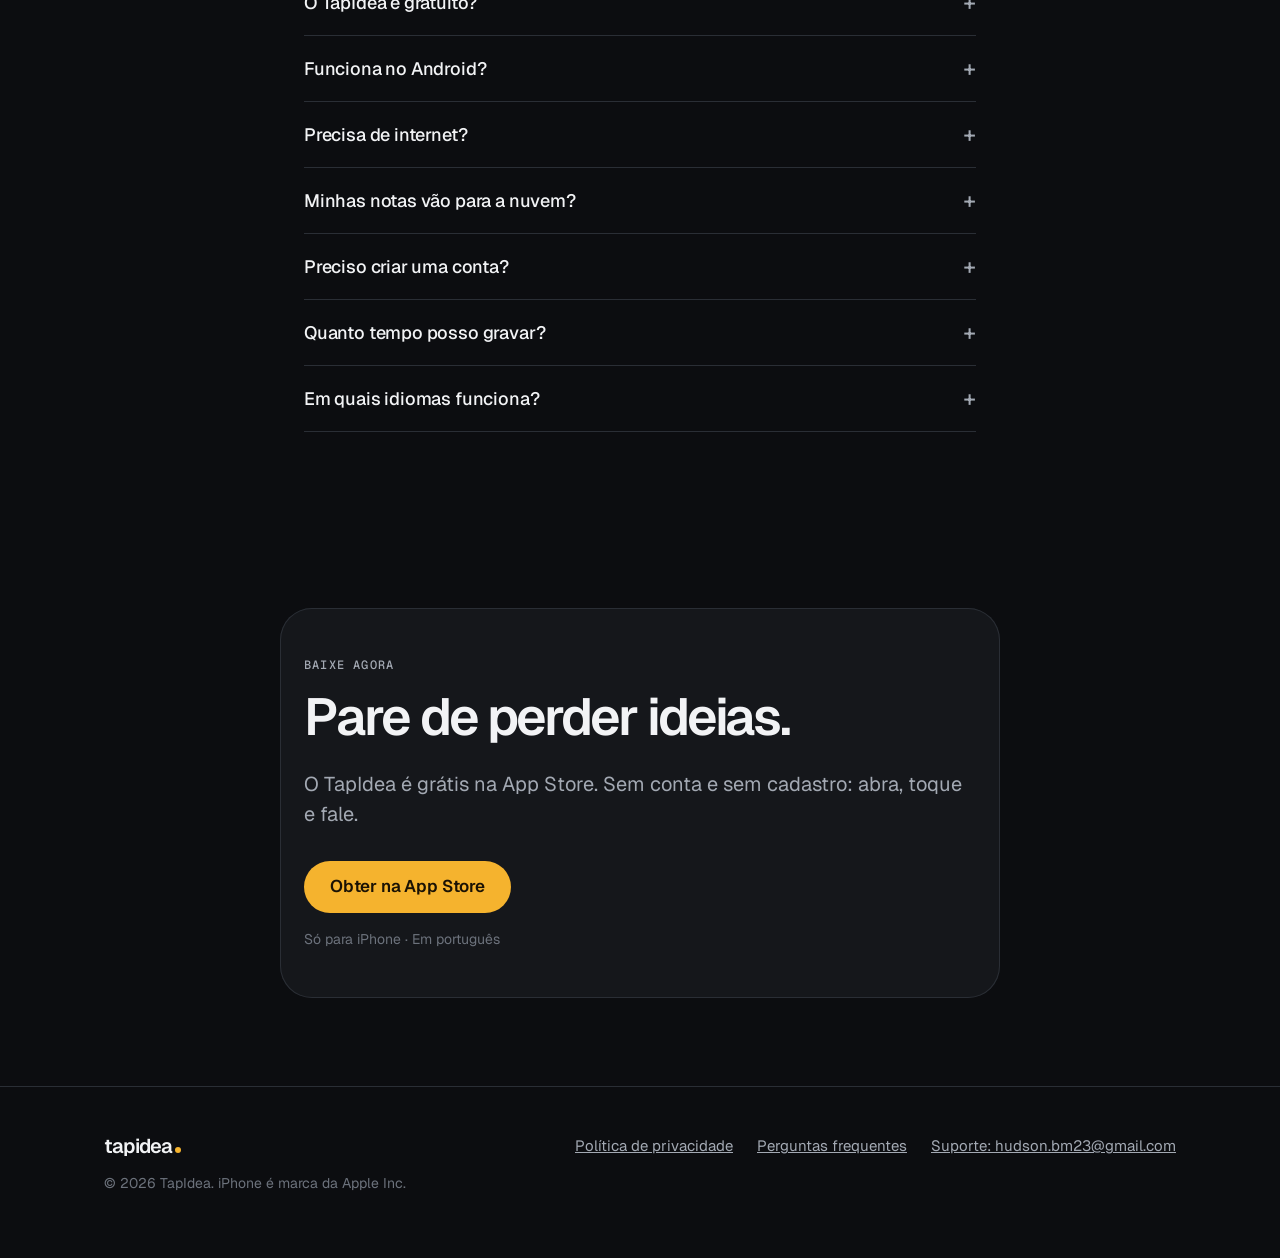
==== commit f918e749: "feat: botões levam à App Store no lugar da lista do beta O formulário da lista sai da página e a seç" ====
--- a/index.html
+++ b/index.html
@@ -4,10 +4,11 @@
 <meta charset="utf-8">
 <meta name="viewport" content="width=device-width, initial-scale=1, viewport-fit=cover">
 <title>TapIdea — Fale bagunçado. Leia organizado. | Notas de voz com IA para iPhone</title>
-<meta name="description" content="Grave uma ideia em um toque. O TapIdea transcreve sua fala e organiza em notas com título, resumo, tarefas, pastas e tags. App para iPhone, em português. Teste grátis, com vagas limitadas.">
+<meta name="description" content="Grave uma ideia em um toque. O TapIdea transcreve sua fala e organiza em notas com título, resumo, tarefas, pastas e tags. App para iPhone, em português. Grátis na App Store.">
 <link rel="canonical" href="https://tapidea-lista.vercel.app/">
 <meta name="robots" content="index, follow, max-image-preview:large">
 <meta name="theme-color" content="#0C0D10">
+<meta name="apple-itunes-app" content="app-id=6822850668">
 <meta name="color-scheme" content="dark">
 
 <meta property="og:type" content="website">
@@ -51,6 +52,8 @@
       "@id": "https://tapidea-lista.vercel.app/#app",
       "name": "TapIdea",
       "url": "https://tapidea-lista.vercel.app/",
+      "downloadUrl": "https://apps.apple.com/br/app/tapidea/id6822850668",
+      "installUrl": "https://apps.apple.com/br/app/tapidea/id6822850668",
       "operatingSystem": "iOS",
       "applicationCategory": "ProductivityApplication",
       "inLanguage": "pt-BR",
@@ -77,7 +80,7 @@
         "@type": "Offer",
         "price": "0",
         "priceCurrency": "BRL",
-        "description": "Gratuito durante a fase de testes."
+        "description": "Download gratuito na App Store."
       }
     },
     {
@@ -92,7 +95,7 @@
         {
           "@type": "Question",
           "name": "O TapIdea é gratuito?",
-          "acceptedAnswer": { "@type": "Answer", "text": "Sim, durante a fase de testes. Depois dela haverá uma assinatura, e quem participar dos testes será avisado antes de qualquer cobrança." }
+          "acceptedAnswer": { "@type": "Answer", "text": "Sim, o download é grátis na App Store. Se um dia houver um plano pago, quem já usa o app será avisado antes de qualquer cobrança." }
         },
         {
           "@type": "Question",
@@ -140,7 +143,7 @@
       <a href="#como-funciona">Como funciona</a>
       <a href="#privacidade">Privacidade</a>
       <a href="#perguntas">Perguntas</a>
-      <a class="btn btn-small" href="#lista">Quero testar</a>
+      <a class="btn btn-small" href="https://apps.apple.com/br/app/tapidea/id6822850668">Obter o app</a>
     </nav>
   </div>
 </header>
@@ -149,11 +152,11 @@
   <section class="hero" aria-labelledby="hero-title">
     <div class="wrap hero-grid">
       <div class="hero-copy">
-        <p class="eyebrow"><span class="live" aria-hidden="true"></span>Teste grátis · vagas limitadas · iPhone</p>
+        <p class="eyebrow"><span class="live" aria-hidden="true"></span>Grátis na App Store · iPhone</p>
         <h1 id="hero-title">Fale bagunçado.<br><span class="accent">Leia organizado.</span></h1>
         <p class="lead">Suas melhores ideias aparecem quando você não pode digitar. Fale do jeito que vier: o TapIdea transforma em nota organizada, com tarefas e pasta, em segundos.</p>
         <div class="cta-row">
-          <a class="btn" href="#lista">Quero testar grátis</a>
+          <a class="btn" href="https://apps.apple.com/br/app/tapidea/id6822850668">Obter na App Store</a>
           <a class="btn btn-ghost" href="#como-funciona">Ver como funciona</a>
         </div>
         <p class="fine">Só para iPhone · Em português · Sem conta</p>
@@ -251,8 +254,8 @@
         </li>
       </ol>
       <div class="section-cta">
-        <a class="btn" href="#lista">Quero testar grátis</a>
-        <p class="fine">Inscrição em 30 segundos · Só para iPhone</p>
+        <a class="btn" href="https://apps.apple.com/br/app/tapidea/id6822850668">Obter na App Store</a>
+        <p class="fine">Grátis · Só para iPhone · Sem conta</p>
       </div>
     </div>
   </section>
@@ -318,7 +321,7 @@
         </details>
         <details>
           <summary>O TapIdea é gratuito?</summary>
-          <p>Sim, durante a fase de testes. Depois dela haverá uma assinatura, e quem participar dos testes será avisado antes de qualquer cobrança.</p>
+          <p>Sim, o download é grátis na App Store. Se um dia houver um plano pago, quem já usa o app será avisado antes de qualquer cobrança.</p>
         </details>
         <details>
           <summary>Funciona no Android?</summary>
@@ -348,45 +351,15 @@
     </div>
   </section>
 
-  <section id="lista" class="section join" aria-labelledby="lista-title">
+  <section id="baixar" class="section join" aria-labelledby="baixar-title">
     <div class="wrap narrow">
-      <p class="label">Inscrição</p>
-      <h2 id="lista-title">Inscreva-se para testar o TapIdea.</h2>
-      <p class="lead">As vagas são limitadas. Quando chegar a sua vez, mandamos por e-mail o convite para instalar o app no iPhone, em ordem de inscrição.</p>
-
-      <form id="waitlist" class="form" novalidate>
-        <div class="field">
-          <label for="f-nome">Nome <span class="opt">(opcional)</span></label>
-          <input id="f-nome" name="nome" type="text" autocomplete="given-name" maxlength="80">
-        </div>
-        <div class="field">
-          <label for="f-email">E-mail</label>
-          <input id="f-email" name="email" type="email" autocomplete="email" inputmode="email" required maxlength="120" aria-describedby="f-email-hint">
-          <p id="f-email-hint" class="hint">O convite chega por aqui. Abra no iPhone para instalar o app.</p>
-        </div>
-        <div class="field">
-          <label for="f-uso">Para que você usaria? <span class="opt">(opcional)</span></label>
-          <select id="f-uso" name="uso">
-            <option value="">Escolha uma opção</option>
-            <option>Trabalho</option>
-            <option>Estudos</option>
-            <option>Ideias e projetos pessoais</option>
-            <option>Casa e rotina</option>
-            <option>Outro</option>
-          </select>
-        </div>
-        <div class="field trap" aria-hidden="true">
-          <label for="f-empresa">Empresa</label>
-          <input id="f-empresa" name="empresa" type="text" tabindex="-1" autocomplete="off">
-        </div>
-        <div class="check">
-          <input id="f-ok" name="consentimento" type="checkbox" required>
-          <label for="f-ok">Concordo em receber por e-mail o convite para testar o app e novidades do TapIdea.</label>
-        </div>
-        <button class="btn btn-full" type="submit">Quero me inscrever</button>
-        <p id="form-status" class="status" role="status" aria-live="polite"></p>
-        <p class="fine">Usamos seu e-mail só para o convite e para novidades do TapIdea. Para sair da lista, é só responder qualquer e-mail nosso. Detalhes na <a href="/privacidade">política de privacidade</a>.</p>
-      </form>
+      <p class="label">Baixe agora</p>
+      <h2 id="baixar-title">Pare de perder ideias.</h2>
+      <p class="lead">O TapIdea é grátis na App Store. Sem conta e sem cadastro: abra, toque e fale.</p>
+      <div class="cta-row">
+        <a class="btn" href="https://apps.apple.com/br/app/tapidea/id6822850668">Obter na App Store</a>
+      </div>
+      <p class="fine">Só para iPhone · Em português</p>
     </div>
   </section>
 </main>
--- a/styles.css
+++ b/styles.css
@@ -487,7 +487,7 @@
   color: var(--ink2);
 }
 
-/* Lista de espera */
+/* Chamada final para a App Store */
 .join .wrap {
   padding-top: 48px;
   padding-bottom: 48px;
@@ -501,109 +501,6 @@
     border-radius: 0;
     box-shadow: none;
   }
-}
-
-.form {
-  display: flex;
-  flex-direction: column;
-  gap: 20px;
-  margin-top: 32px;
-}
-
-.field {
-  display: flex;
-  flex-direction: column;
-  gap: 8px;
-}
-
-.field label,
-.check label {
-  font-size: 15px;
-  font-weight: 500;
-}
-
-.opt {
-  color: var(--ink3);
-  font-weight: 400;
-}
-
-.field input,
-.field select {
-  width: 100%;
-  min-height: 52px;
-  padding: 0 18px;
-  border: 1px solid var(--line);
-  border-radius: var(--radius);
-  background: var(--bg);
-  color: var(--ink);
-  font: 400 17px var(--sans);
-  appearance: none;
-}
-
-.field select {
-  background-image: linear-gradient(45deg, transparent 50%, var(--ink2) 50%),
-    linear-gradient(135deg, var(--ink2) 50%, transparent 50%);
-  background-position: calc(100% - 24px) 23px, calc(100% - 18px) 23px;
-  background-size: 6px 6px;
-  background-repeat: no-repeat;
-}
-
-.field input:focus,
-.field select:focus {
-  border-color: var(--amber);
-  outline: none;
-  box-shadow: 0 0 0 3px rgba(245, 179, 46, 0.2);
-}
-
-.field input[aria-invalid='true'] {
-  border-color: var(--danger);
-}
-
-.hint {
-  margin: 0;
-  font-size: 14px;
-  color: var(--ink2);
-}
-
-.check {
-  display: flex;
-  align-items: flex-start;
-  gap: 12px;
-}
-
-.check input {
-  flex: none;
-  width: 22px;
-  height: 22px;
-  margin: 1px 0 0;
-  accent-color: var(--amber);
-}
-
-.check label {
-  font-weight: 400;
-  color: var(--ink2);
-}
-
-.trap {
-  position: absolute;
-  left: -9999px;
-  width: 1px;
-  height: 1px;
-  overflow: hidden;
-}
-
-.status {
-  margin: 0;
-  min-height: 1.5em;
-  font-size: 16px;
-}
-
-.status.ok {
-  color: var(--ok);
-}
-
-.status.error {
-  color: var(--danger);
 }
 
 /* Rodapé */
@@ -934,7 +831,7 @@
   }
 }
 
-/* Chamada para a inscrição no fim de uma seção */
+/* Chamada para a App Store no fim de uma seção */
 .section-cta {
   display: flex;
   flex-wrap: wrap;
